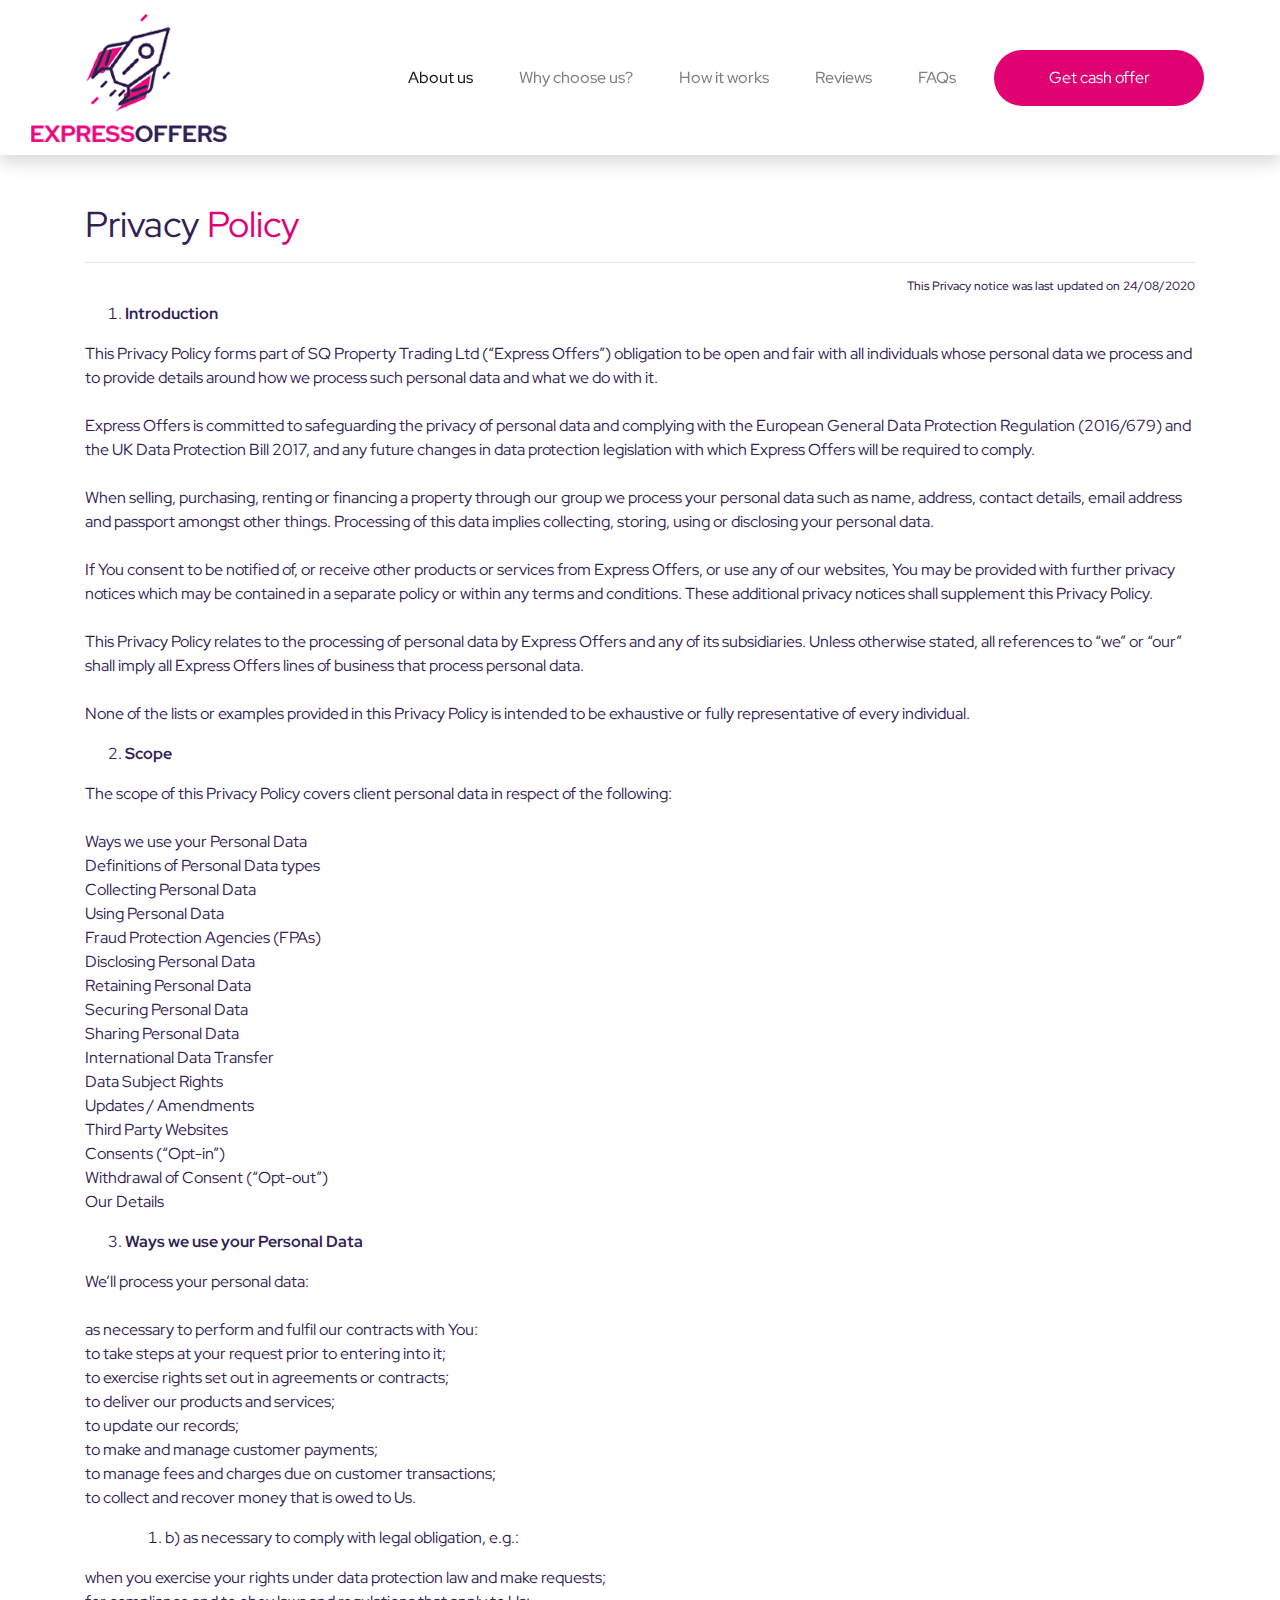
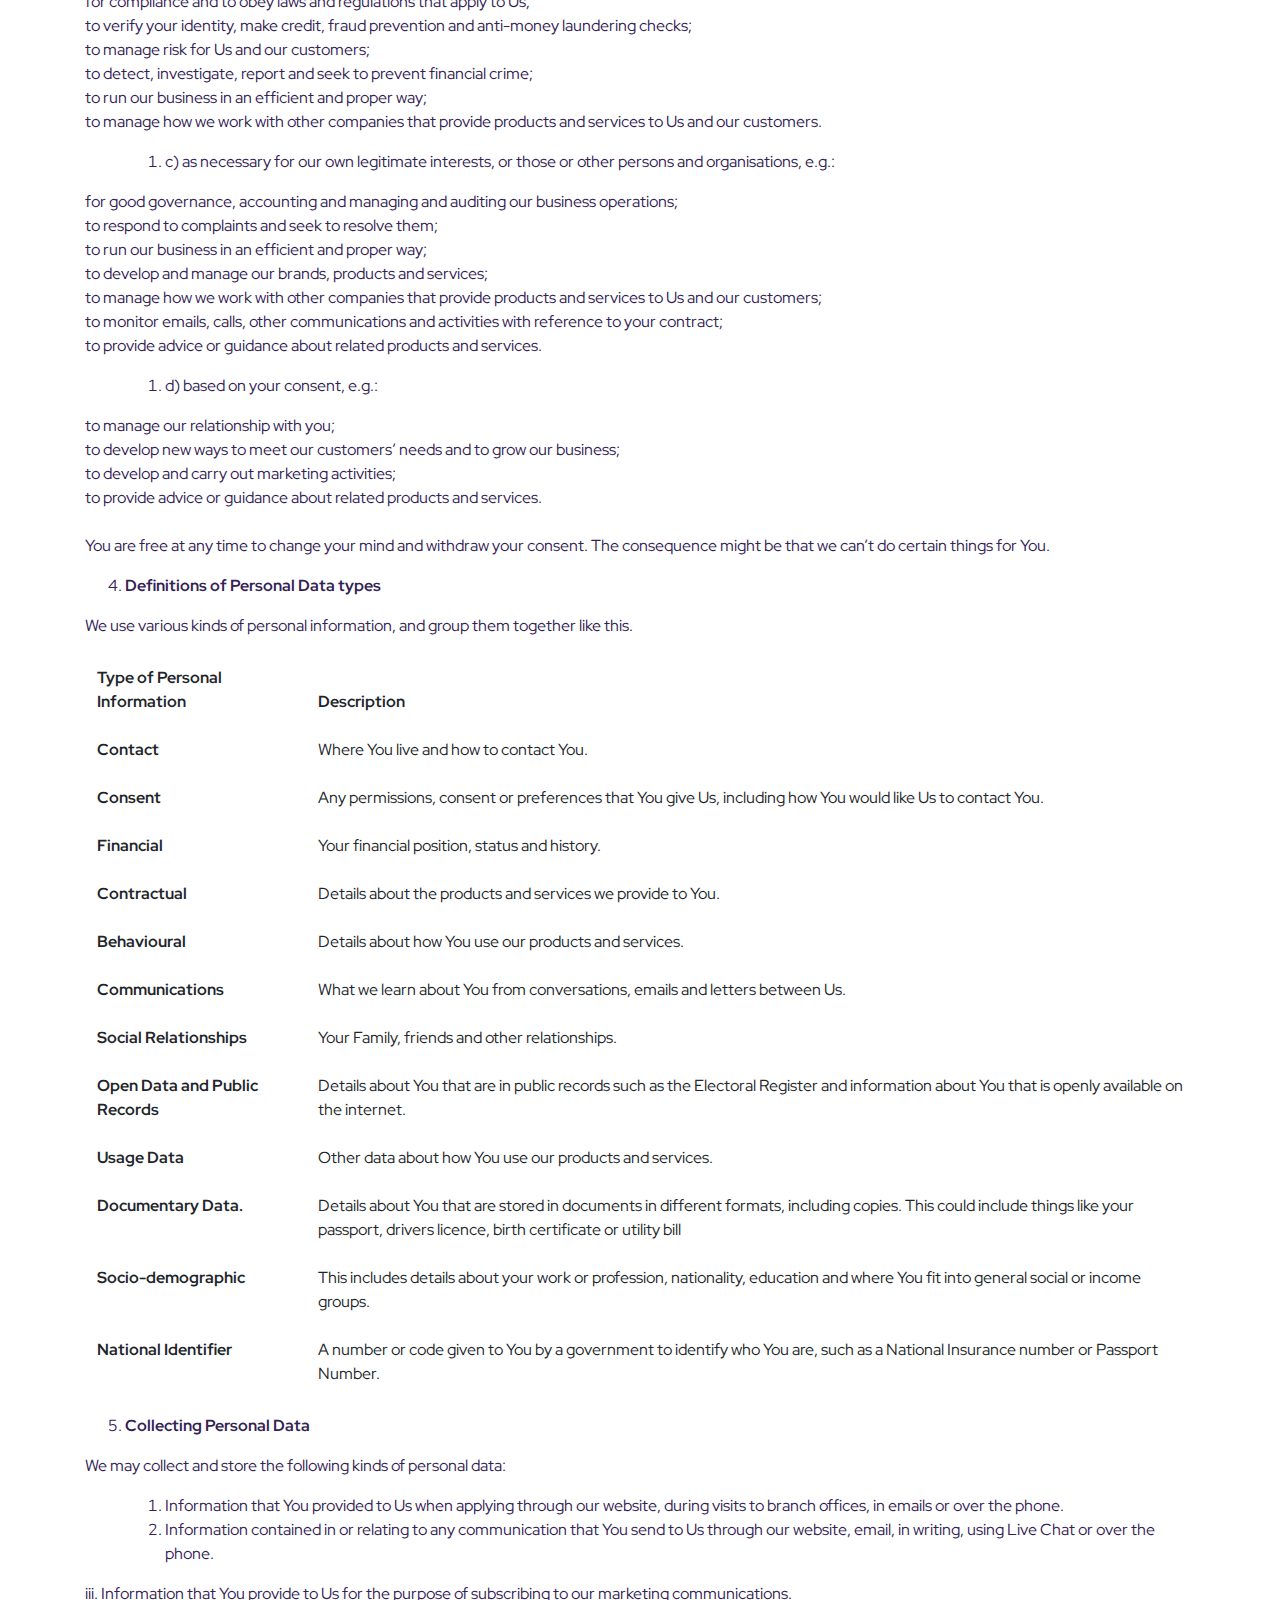
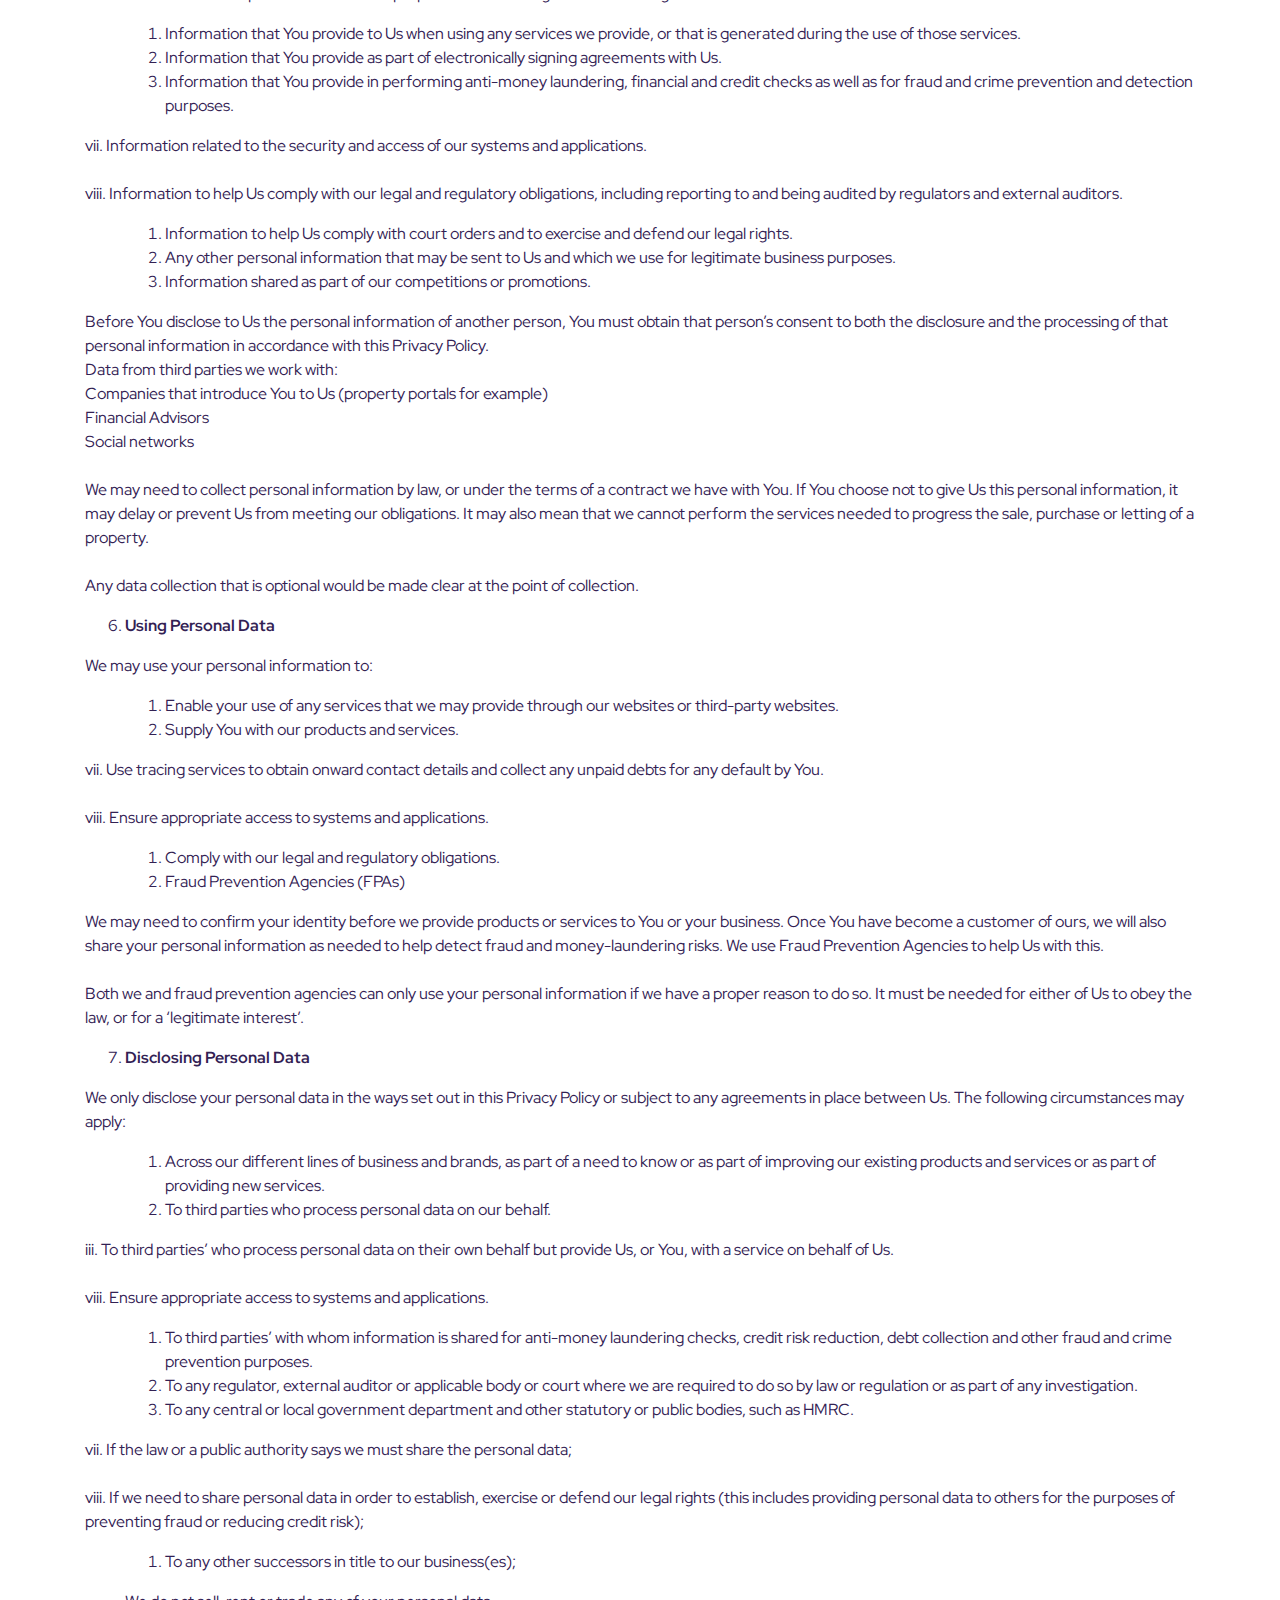
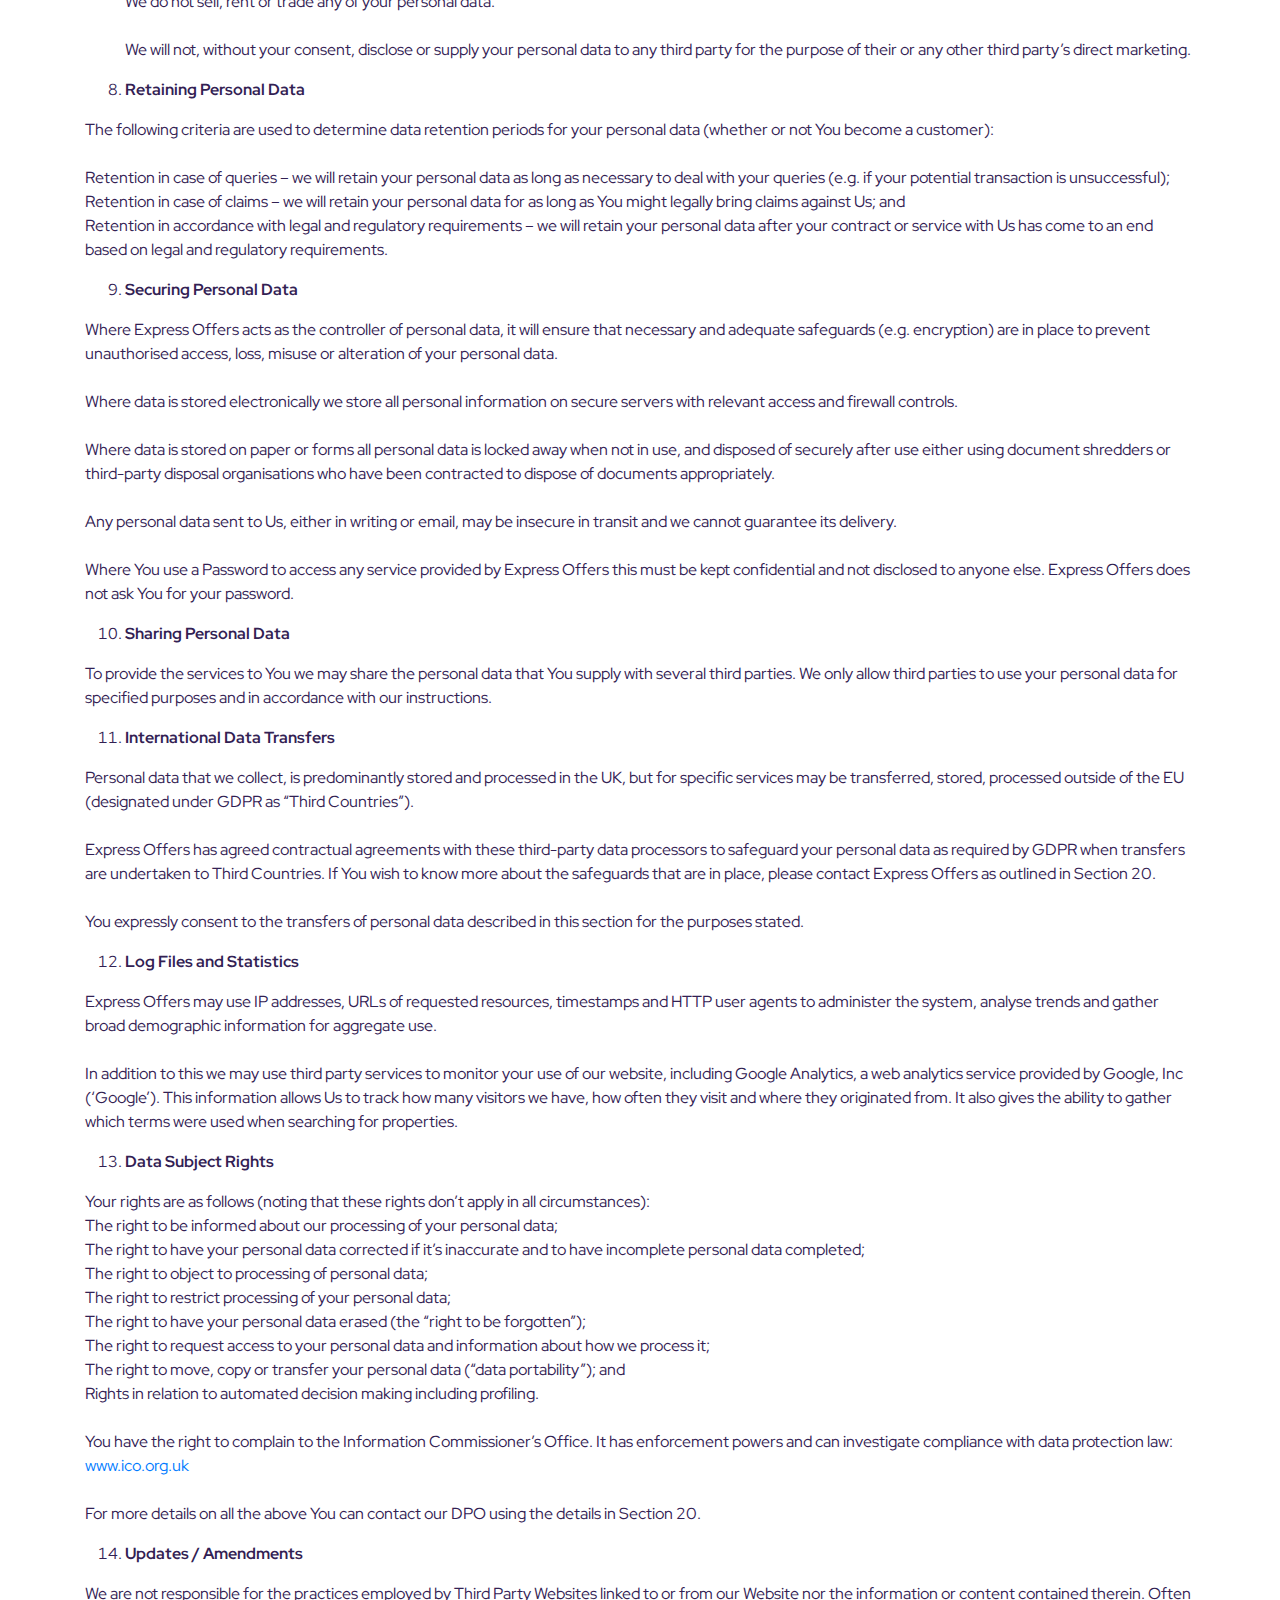
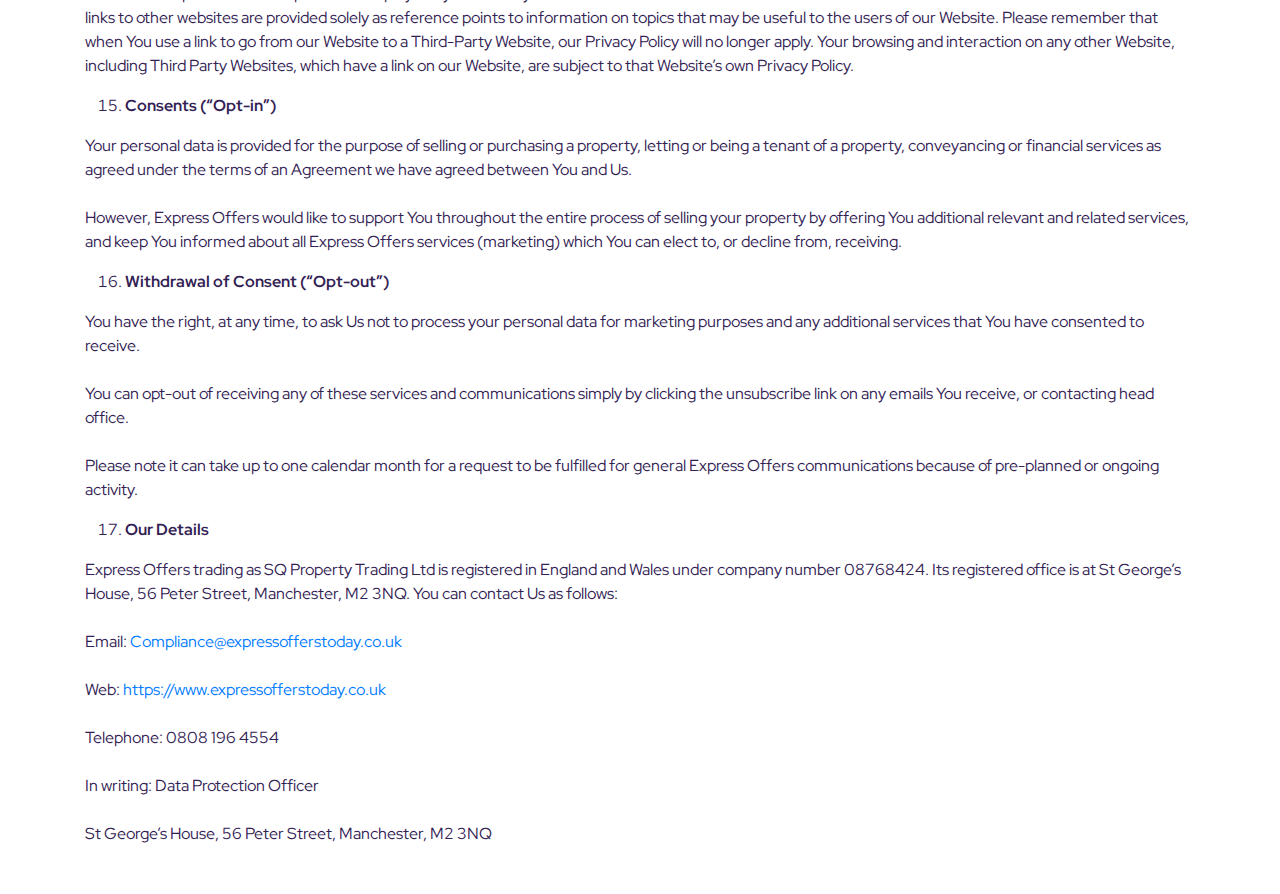
==== privacy.html @ 35e6e9a6 "Font sizing changes." ====
<!DOCTYPE html>
<html lang="en">

<head>
    <meta charset="UTF-8">
    <meta name="viewport" content="width=device-width, initial-scale=1.0">
    <meta http-equiv="X-UA-Compatible" content="ie=edge">

    <!-- Bootstrap CSS -->
    <link rel="stylesheet" href="css/bootstrap.min.css">

    <!-- Animate CSS -->
    <link rel="stylesheet" href="css/animate.css">

    <!-- Owl Carousel -->
    <link rel="stylesheet" href="css/owl.carousel.min.css">

    <!-- Fontawesome Kit -->
    <script src="js/fontawesome.js"></script>

    <!-- Style -->
    <link rel="stylesheet" href="css/style.css">

    <title>Privacy Policy - Express Offers</title>
</head>

<body>

    <header class="main-navigation animated slideInDown">
        <nav class="navbar navbar-expand-xl navbar-light bg-white shadow">
            <div class="container-fluid">
                <a class="navbar-brand" href="index.html"><img src="img/logo.png" alt=""></a>

                <div class="d-none information-top">
                    <div class="d-flex flex-column">
                        <p class="--fs-24 m-0">Get your cash offer today</p>
                        <p class="m-0"><span class="--c-primary --fw-m --fs-30">0808 196 4554</span>
                            <span class="--fs-16 --fw-b">(Freephone)</span></p>
                        <p class="--fs-18 m-0">Lines open 24 hours a day, 7 days a week</p>
                    </div>
                </div>

                <button class="navbar-toggler" type="button" data-toggle="collapse"
                    data-target="#navbarSupportedContent" aria-controls="navbarSupportedContent" aria-expanded="false"
                    aria-label="Toggle navigation">
                    <span class="navbar-toggler-icon"></span>
                </button>

                <div class="collapse navbar-collapse" id="navbarSupportedContent">
                    <ul class="navbar-nav ml-auto">
                        <li class="nav-item active">
                            <a class="nav-link --fw-m --c-secondary" href="#">About us</a>
                        </li>
                        <li class="nav-item">
                            <a class="nav-link --fw-m --c-secondary" href="#">Why choose us?</a>
                        </li>
                        <li class="nav-item">
                            <a class="nav-link --fw-m --c-secondary" href="#">How it works</a>
                        </li>
                        <li class="nav-item">
                            <a class="nav-link --fw-m --c-secondary" href="#">Reviews</a>
                        </li>
                        <li class="nav-item">
                            <a class="nav-link --fw-m --c-secondary" href="#">FAQs</a>
                        </li>
                        <li class="nav-item">
                            <a class="btn --custom-button" href="#">Get cash offer</a>
                        </li>
                        <li class="nav-item">
                            <div class="information">
                                <p class="--fs-24 m-0">Get your cash offer today</p>
                                <p class="m-0"><span class="--c-primary --fw-m --fs-30">0808 196 4554</span>
                                    <span class="--fs-16 --fw-b">(Freephone)</span></p>
                                <p class="--fs-18 m-0">Lines open 24 hours a day, 7 days a week</p>
                            </div>
                        </li>
                    </ul>
                </div>
            </div>
        </nav>
    </header>

    <div class="container mt-5 mb-5 --c-secondary">

        <h1 class="--fs-36 --fw-r">
            Privacy <span class="--c-primary">Policy</span>
        </h1>
        <hr>
        <h2 class="--fs-12 --fw-m text-right">
            This Privacy notice was last updated on 24/08/2020
        </h2>

        <ol>
            <li>
                <p class="--fs-16 --fw-b">Introduction</p>
            </li>
            <p class="--fs-16 --margin-left-minus-40">
                This Privacy Policy forms part of SQ Property Trading Ltd (“Express Offers”) obligation to be open and
                fair with all individuals whose personal data we process and to provide details around how we process
                such personal data and what we do with it.
                <br> <br>
                Express Offers is committed to safeguarding the privacy of personal data and complying with the European
                General Data Protection Regulation (2016/679) and the UK Data Protection Bill 2017, and any future
                changes in data protection legislation with which Express Offers will be required to comply.
                <br> <br>
                When selling, purchasing, renting or financing a property through our group we process your personal
                data such as name, address, contact details, email address and passport amongst other things. Processing
                of this data implies collecting, storing, using or disclosing your personal data.
                <br> <br>
                If You consent to be notified of, or receive other products or services from Express Offers, or use any
                of our websites, You may be provided with further privacy notices which may be contained in a separate
                policy or within any terms and conditions. These additional privacy notices shall supplement this
                Privacy Policy.
                <br> <br>
                This Privacy Policy relates to the processing of personal data by Express Offers and any of its
                subsidiaries. Unless otherwise stated, all references to “we” or “our” shall imply all Express Offers
                lines of business that process personal data.
                <br> <br>
                None of the lists or examples provided in this Privacy Policy is intended to be exhaustive or fully
                representative of every individual.
            </p>

            <li>
                <p class="--fs-16 --fw-b">Scope</p>
            </li>
            <p class="--fs-16 --margin-left-minus-40">
                The scope of this Privacy Policy covers client personal data in respect of the following: <br><br>
                Ways we use your Personal Data <br>
                Definitions of Personal Data types <br>
                Collecting Personal Data <br>
                Using Personal Data <br>
                Fraud Protection Agencies (FPAs) <br>
                Disclosing Personal Data <br>
                Retaining Personal Data <br>
                Securing Personal Data <br>
                Sharing Personal Data <br>
                International Data Transfer <br>
                Data Subject Rights <br>
                Updates / Amendments <br>
                Third Party Websites <br>
                Consents (“Opt-in”) <br>
                Withdrawal of Consent (“Opt-out”) <br>
                Our Details
            </p>

            <li>
                <p class="--fs-16 --fw-b">Ways we use your Personal Data</p>
            </li>
            <div>
                <p class="--fs-16 --margin-left-minus-40">
                    We’ll process your personal data: <br><br>
                    as necessary to perform and fulfil our contracts with You: <br>
                    to take steps at your request prior to entering into it; <br>
                    to exercise rights set out in agreements or contracts; <br>
                    to deliver our products and services; <br>
                    to update our records; <br>
                    to make and manage customer payments; <br>
                    to manage fees and charges due on customer transactions; <br>
                    to collect and recover money that is owed to Us.
                <ol>
                    <li>
                        b) as necessary to comply with legal obligation, e.g.:
                    </li>
                </ol>
                </p>

                <p class="--fs-16 --margin-left-minus-40">
                    when you exercise your rights under data protection law and make requests; <br>
                    for compliance and to obey laws and regulations that apply to Us; <br>
                    to verify your identity, make credit, fraud prevention and anti-money laundering checks; <br>
                    to manage risk for Us and our customers; <br>
                    to detect, investigate, report and seek to prevent financial crime; <br>
                    to run our business in an efficient and proper way; <br>
                    to manage how we work with other companies that provide products and services to Us and our
                    customers.
                <ol>
                    <li>
                        c) as necessary for our own legitimate interests, or those or other persons and organisations,
                        e.g.:
                    </li>
                </ol>
                </p>

                <p class="--fs-16 --margin-left-minus-40">
                    for good governance, accounting and managing and auditing our business operations; <br>
                    to respond to complaints and seek to resolve them; <br>
                    to run our business in an efficient and proper way; <br>
                    to develop and manage our brands, products and services; <br>
                    to manage how we work with other companies that provide products and services to Us and our
                    customers; <br>
                    to monitor emails, calls, other communications and activities with reference to your contract; <br>
                    to provide advice or guidance about related products and services.
                <ol>
                    <li>
                        d) based on your consent, e.g.:
                    </li>
                </ol>
                </p>

                <p class="--fs-16 --margin-left-minus-40">
                    to manage our relationship with you; <br>
                    to develop new ways to meet our customers’ needs and to grow our business; <br>
                    to develop and carry out marketing activities; <br>
                    to provide advice or guidance about related products and services. <br> <br>

                    You are free at any time to change your mind and withdraw your consent. The consequence might be
                    that we can’t do certain things for You.

                </p>
            </div>

            <li>
                <p class="--fs-16 --fw-b">Definitions of Personal Data types</p>
            </li>
            <div class="--fs-16 --margin-left-minus-40">
                <p>
                    We use various kinds of personal information, and group them together like this.
                </p>
                <table class="table table-borderless">
                    <thead>
                        <tr>
                            <th scope="col">Type of Personal Information</th>
                            <th scope="col">Description</th>
                        </tr>
                    </thead>
                    <tbody>
                        <tr>
                            <th scope="row">Contact </th>
                            <td>Where You live and how to contact You.</td>
                        </tr>
                        <tr>
                            <th scope="row">Consent </th>
                            <td>Any permissions, consent or preferences that You give Us, including how You would like
                                Us to contact You.</td>
                        </tr>
                        <tr>
                            <th scope="row">Financial </th>
                            <td colspan="2">Your financial position, status and history.</td>
                        </tr>
                        <tr>
                            <th scope="row">Contractual </th>
                            <td colspan="2">Details about the products and services we provide to You.</td>
                        </tr>
                        <tr>
                            <th scope="row">Behavioural </th>
                            <td colspan="2">Details about how You use our products and services.</td>
                        </tr>
                        <tr>
                            <th scope="row">Communications </th>
                            <td colspan="2">What we learn about You from conversations, emails and letters between Us.
                            </td>
                        </tr>
                        <tr>
                            <th scope="row">Social Relationships </th>
                            <td colspan="2">Your Family, friends and other relationships.</td>
                        </tr>
                        <tr>
                            <th scope="row">Open Data and Public Records</th>
                            <td colspan="2">Details about You that are in public records such as the Electoral Register
                                and information about You that is openly available on the internet.</td>
                        </tr>
                        <tr>
                            <th scope="row">Usage Data </th>
                            <td colspan="2">Other data about how You use our products and services.</td>
                        </tr>
                        <tr>
                            <th scope="row">Documentary Data.</th>
                            <td colspan="2">Details about You that are stored in documents in different formats,
                                including copies. This could include things like your passport, drivers licence, birth
                                certificate or utility bill</td>
                        </tr>
                        <tr>
                            <th scope="row">Socio-demographic </th>
                            <td colspan="2">This includes details about your work or profession, nationality, education
                                and where You fit into general social or income groups.</td>
                        </tr>
                        <tr>
                            <th scope="row">National Identifier </th>
                            <td colspan="2">A number or code given to You by a government to identify who You are, such
                                as a National Insurance number or Passport Number.</td>
                        </tr>
                    </tbody>
                </table>
            </div>

            <li>
                <p class="--fs-16 --fw-b">Collecting Personal Data</p>
            </li>
            <div>
                <p class="--fs-16 --margin-left-minus-40">
                    We may collect and store the following kinds of personal data:
                <ol>
                    <li>
                        Information that You provided to Us when applying through our website, during visits to branch
                        offices, in emails or over the phone.
                    </li>
                    <li>
                        Information contained in or relating to any communication that You send to Us through our
                        website, email, in writing, using Live Chat or over the phone.
                    </li>
                </ol>
                </p>

                <p class="--fs-16 --margin-left-minus-40">
                    iii. Information that You provide to Us for the purpose of subscribing to our marketing
                    communications.
                <ol>
                    <li>
                        Information that You provide to Us when using any services we provide, or that is generated
                        during the use of those services.
                    </li>
                    <li>
                        Information that You provide as part of electronically signing agreements with Us.
                    </li>
                    <li>
                        Information that You provide in performing anti-money laundering, financial and credit checks as
                        well as for fraud and crime prevention and detection purposes.
                    </li>
                </ol>
                </p>

                <p class="--fs-16 --margin-left-minus-40">
                    vii. Information related to the security and access of our systems and applications. <br> <br>
                    viii. Information to help Us comply with our legal and regulatory obligations, including reporting
                    to and being audited by regulators and external auditors.
                <ol>
                    <li>
                        Information to help Us comply with court orders and to exercise and defend our legal rights.
                    </li>
                    <li>
                        Any other personal information that may be sent to Us and which we use for legitimate business
                        purposes.
                    </li>
                    <li>
                        Information shared as part of our competitions or promotions.
                    </li>
                </ol>
                </p>

                <p class="--fs-16 --margin-left-minus-40">
                    Before You disclose to Us the personal information of another person, You must obtain that person’s
                    consent to both the disclosure and the processing of that personal information in accordance with
                    this Privacy Policy. <br>
                    Data from third parties we work with: <br>
                    Companies that introduce You to Us (property portals for example) <br>
                    Financial Advisors <br>
                    Social networks <br> <br>

                    We may need to collect personal information by law, or under the terms of a contract we have with
                    You. If You choose not to give Us this personal information, it may delay or prevent Us from meeting
                    our obligations. It may also mean that we cannot perform the services needed to progress the sale,
                    purchase or letting of a property. <br> <br>

                    Any data collection that is optional would be made clear at the point of collection.
                </p>
            </div>

            <li>
                <p class="--fs-16 --fw-b">Using Personal Data</p>
            </li>
            <div>
                <p class="--fs-16 --margin-left-minus-40">
                    We may use your personal information to:
                <ol>
                    <li>
                        Enable your use of any services that we may provide through our websites or third-party
                        websites.
                    </li>
                    <li>
                        Supply You with our products and services.
                    </li>
                </ol>
                </p>

                <p class="--fs-16 --margin-left-minus-40">
                    vii. Use tracing services to obtain onward contact details and collect any unpaid debts for any
                    default by You. <br> <br>
                    viii. Ensure appropriate access to systems and applications.
                <ol>
                    <li>
                        Comply with our legal and regulatory obligations.
                    </li>
                    <li>
                        Fraud Prevention Agencies (FPAs)
                    </li>
                </ol>
                </p>

                <p class="--fs-16 --margin-left-minus-40">
                    We may need to confirm your identity before we provide products or services to You or your business.
                    Once You have become a customer of ours, we will also share your personal information as needed to
                    help detect fraud and money-laundering risks. We use Fraud Prevention Agencies to help Us with this.
                    <br> <br>
                    Both we and fraud prevention agencies can only use your personal information if we have a proper
                    reason to do so. It must be needed for either of Us to obey the law, or for a ‘legitimate interest’.
                </p>
            </div>

            <li>
                <p class="--fs-16 --fw-b">Disclosing Personal Data</p>
            </li>
            <div>
                <p class="--fs-16 --margin-left-minus-40">
                    We only disclose your personal data in the ways set out in this Privacy Policy or subject to any
                    agreements in place between Us. The following circumstances may apply:
                <ol>
                    <li>
                        Across our different lines of business and brands, as part of a need to know or as part of
                        improving our existing products and services or as part of providing new services.
                    </li>
                    <li>
                        To third parties who process personal data on our behalf.
                    </li>
                </ol>
                </p>

                <p class="--fs-16 --margin-left-minus-40">
                    iii. To third parties’ who process personal data on their own behalf but provide Us, or You, with a
                    service on behalf of Us. <br> <br>
                    viii. Ensure appropriate access to systems and applications.
                <ol>
                    <li>
                        To third parties’ with whom information is shared for anti-money laundering checks, credit risk
                        reduction, debt collection and other fraud and crime prevention purposes.
                    </li>
                    <li>
                        To any regulator, external auditor or applicable body or court where we are required to do so by
                        law or regulation or as part of any investigation.
                    </li>
                    <li>
                        To any central or local government department and other statutory or public bodies, such as
                        HMRC.
                    </li>
                </ol>
                </p>

                <p class="--fs-16 --margin-left-minus-40">
                    vii. If the law or a public authority says we must share the personal data;
                    <br> <br>
                    viii. If we need to share personal data in order to establish, exercise or defend our legal rights
                    (this includes providing personal data to others for the purposes of preventing fraud or reducing
                    credit risk);
                <ol>
                    <li>
                        To any other successors in title to our business(es);
                    </li>
                </ol>
                </p>

                <p>
                    We do not sell, rent or trade any of your personal data. <br> <br>
                    We will not, without your consent, disclose or supply your personal data to any third party for the
                    purpose of their or any other third party’s direct marketing.
                </p>
            </div>

            <li>
                <p class="--fs-16 --fw-b">Retaining Personal Data</p>
            </li>
            <div>
                <p class="--fs-16 --margin-left-minus-40">
                    The following criteria are used to determine data retention periods for your personal data (whether
                    or not You become a customer): <br> <br>
                    Retention in case of queries – we will retain your personal data as long as necessary to deal with
                    your queries (e.g. if your potential transaction is unsuccessful); <br>
                    Retention in case of claims – we will retain your personal data for as long as You might legally
                    bring claims against Us; and <br>
                    Retention in accordance with legal and regulatory requirements – we will retain your personal data
                    after your contract or service with Us has come to an end based on legal and regulatory
                    requirements.
                </p>
            </div>

            <li>
                <p class="--fs-16 --fw-b">Securing Personal Data</p>
            </li>
            <div>
                <p class="--fs-16 --margin-left-minus-40">
                    Where Express Offers acts as the controller of personal data, it will ensure that necessary and
                    adequate safeguards (e.g. encryption) are in place to prevent unauthorised access, loss, misuse or
                    alteration of your personal data. <br> <br>

                    Where data is stored electronically we store all personal information on secure servers with
                    relevant access and firewall controls. <br> <br>

                    Where data is stored on paper or forms all personal data is locked away when not in use, and
                    disposed of securely after use either using document shredders or third-party disposal organisations
                    who have been contracted to dispose of documents appropriately. <br> <br>

                    Any personal data sent to Us, either in writing or email, may be insecure in transit and we cannot
                    guarantee its delivery. <br> <br>

                    Where You use a Password to access any service provided by Express Offers this must be kept
                    confidential and not disclosed to anyone else. Express Offers does not ask You for your password.
                </p>
            </div>

            <li>
                <p class="--fs-16 --fw-b">Sharing Personal Data</p>
            </li>
            <div>
                <p class="--fs-16 --margin-left-minus-40">
                    To provide the services to You we may share the personal data that You supply with several third
                    parties. We only allow third parties to use your personal data for specified purposes and in
                    accordance with our instructions.
                </p>
            </div>

            <li>
                <p class="--fs-16 --fw-b">International Data Transfers</p>
            </li>
            <div>
                <p class="--fs-16 --margin-left-minus-40">
                    Personal data that we collect, is predominantly stored and processed in the UK, but for specific
                    services may be transferred, stored, processed outside of the EU (designated under GDPR as “Third
                    Countries”). <br><br>

                    Express Offers has agreed contractual agreements with these third-party data processors to safeguard
                    your personal data as required by GDPR when transfers are undertaken to Third Countries. If You wish
                    to know more about the safeguards that are in place, please contact Express Offers as outlined in
                    Section 20. <br><br>

                    You expressly consent to the transfers of personal data described in this section for the purposes
                    stated.
                </p>
            </div>

            <li>
                <p class="--fs-16 --fw-b">Log Files and Statistics</p>
            </li>
            <div>
                <p class="--fs-16 --margin-left-minus-40">
                    Express Offers may use IP addresses, URLs of requested resources, timestamps and HTTP user agents to
                    administer the system, analyse trends and gather broad demographic information for aggregate
                    use.<br><br>

                    In addition to this we may use third party services to monitor your use of our website, including
                    Google Analytics, a web analytics service provided by Google, Inc (‘Google’). This information
                    allows Us to track how many visitors we have, how often they visit and where they originated from.
                    It also gives the ability to gather which terms were used when searching for properties.
                </p>
            </div>

            <li>
                <p class="--fs-16 --fw-b">Data Subject Rights</p>
            </li>
            <div>
                <p class="--fs-16 --margin-left-minus-40">
                    Your rights are as follows (noting that these rights don’t apply in all circumstances): <br>
                    The right to be informed about our processing of your personal data; <br>
                    The right to have your personal data corrected if it’s inaccurate and to have incomplete personal
                    data completed; <br>
                    The right to object to processing of personal data; <br>
                    The right to restrict processing of your personal data; <br>
                    The right to have your personal data erased (the “right to be forgotten”); <br>
                    The right to request access to your personal data and information about how we process it; <br>
                    The right to move, copy or transfer your personal data (“data portability”); and <br>
                    Rights in relation to automated decision making including profiling. <br> <br>

                    You have the right to complain to the Information Commissioner’s Office. It has enforcement powers
                    and can investigate compliance with data protection law: <a href="www.ico.org.uk">www.ico.org.uk</a>
                    <br> <br>

                    For more details on all the above You can contact our DPO using the details in Section 20.
                </p>
            </div>

            <li>
                <p class="--fs-16 --fw-b">Updates / Amendments</p>
            </li>
            <div>
                <p class="--fs-16 --margin-left-minus-40">
                    We are not responsible for the practices employed by Third Party Websites linked to or from our
                    Website nor the information or content contained therein. Often links to other websites are provided
                    solely as reference points to information on topics that may be useful to the users of our Website.
                    Please remember that when You use a link to go from our Website to a Third-Party Website, our
                    Privacy Policy will no longer apply. Your browsing and interaction on any other Website, including
                    Third Party Websites, which have a link on our Website, are subject to that Website’s own Privacy
                    Policy.
                </p>
            </div>

            <li>
                <p class="--fs-16 --fw-b">Consents (“Opt-in”)</p>
            </li>
            <div>
                <p class="--fs-16 --margin-left-minus-40">
                    Your personal data is provided for the purpose of selling or purchasing a property, letting or being
                    a tenant of a property, conveyancing or financial services as agreed under the terms of an Agreement
                    we have agreed between You and Us. <br><br>
                    However, Express Offers would like to support You throughout the entire process of selling your
                    property by offering You additional relevant and related services, and keep You informed about all
                    Express Offers services (marketing) which You can elect to, or decline from, receiving.
                </p>
            </div>

            <li>
                <p class="--fs-16 --fw-b">Withdrawal of Consent (“Opt-out”)</p>
            </li>
            <div>
                <p class="--fs-16 --margin-left-minus-40">
                    You have the right, at any time, to ask Us not to process your personal data for marketing purposes
                    and any additional services that You have consented to receive. <br> <br>

                    You can opt-out of receiving any of these services and communications simply by clicking the
                    unsubscribe link on any emails You receive, or contacting head office. <br> <br>

                    Please note it can take up to one calendar month for a request to be fulfilled for general Express
                    Offers communications because of pre-planned or ongoing activity.
                </p>
            </div>

            <li>
                <p class="--fs-16 --fw-b">Our Details</p>
            </li>
            <div>
                <p class="--fs-16 --margin-left-minus-40">
                    Express Offers trading as SQ Property Trading Ltd is registered in England and Wales under company
                    number 08768424. Its registered office is at St George’s House, 56 Peter Street, Manchester, M2 3NQ.
                    You can contact Us as follows: <br> <br>

                    Email: <a href="">Compliance@expressofferstoday.co.uk</a> <br> <br>

                    Web: <a href="mailto:https://www.expressofferstoday.co.uk">https://www.expressofferstoday.co.uk</a> <br> <br>

                    Telephone: 0808 196 4554 <br> <br>

                    In writing: Data Protection Officer <br> <br>

                    St George’s House, 56 Peter Street, Manchester, M2 3NQ
                </p>
            </div>





















        </ol>
    </div>
    <!-- Script tags -->
    <script src="js/jquery.js"></script>
    <script src="js/bootstrap.js"></script>
    <script src="js/popper.js"></script>
    <script src="js/owl.carousel.min.js"></script>
    <script src="js/gsap.min.js"></script>
    <script src="js/CSSRulePlugin3.min.js"></script>
    <script src="js/TweenMax.min.js"></script>
    <script src="js/custom.js"></script>

</body>

</html>
---- css/style.css ----
@import url("https://fonts.googleapis.com/css2?family=Red+Hat+Display:wght@400;500;700&display=swap");
* {
  -webkit-box-sizing: border-box;
          box-sizing: border-box;
  font-family: 'Red Hat Display', sans-serif;
}

input:focus, button:focus {
  outline: none !important;
  -webkit-box-shadow: none !important;
          box-shadow: none !important;
}

html, body {
  -webkit-box-sizing: border-box;
          box-sizing: border-box;
  padding: 0px !important;
  margin: 0px !important;
}

:root {
  --primary: #E00273;
  --secondary: #322153;
  --text: #65587E;
  --orange: #F87100;
  --white: #FFFFFF;
  --light-pink: #FAE5F1;
  --light-gray: #EFEFEF;
}

.--bg-primary {
  background-color: var(--primary);
}

.--bg-secondary {
  background-color: var(--secondary);
}

.--bg-orange {
  background-color: var(--orange);
}

.--bg-light-pink {
  background-color: var(--light-pink);
}

.--bg-white {
  background-color: var(--white);
}

.--bg-light-gray {
  background-color: var(--light-gray);
}

.--c-primary {
  color: var(--primary);
}

.--c-secondary {
  color: var(--secondary);
}

.--c-white {
  color: var(--white);
}

.--fw-r {
  font-weight: 400;
}

.--fw-m {
  font-weight: 500;
}

.--fw-b {
  font-weight: 700;
}

.--fs-12 {
  font-size: 12px;
}

.--fs-16 {
  font-size: 16px;
}

.--fs-18 {
  font-size: 18px;
}

.--fs-20 {
  font-size: 20px;
}

.--fs-24 {
  font-size: 24px;
}

.--fs-30 {
  font-size: 30px;
}

.--fs-36 {
  font-size: 36px;
}

.--fs-62 {
  font-size: 62px;
}

.--margin-left-minus-40 {
  margin-left: -40px;
}

/******************************************
            Navigation bar CSS
*******************************************/
.--custom-button {
  background-color: var(--primary);
  color: var(--white);
  padding: 15px 30px;
  border-radius: 50px;
  width: 210px;
}

.--custom-button:hover {
  background-color: var(--secondary);
  color: var(--white);
}

.--custom-button-white {
  background-color: var(--white) !important;
  color: var(--secondary) !important;
}

.--custom-button-white:hover {
  background-color: var(--primary) !important;
  color: var(--white) !important;
}

.main-navigation {
  position: -webkit-sticky;
  /* Safari */
  position: sticky;
  top: 0;
  z-index: 3;
}

.main-navigation .navbar {
  height: 155px;
}

.main-navigation .navbar .navbar-brand {
  width: 196px;
}

.main-navigation .navbar .navbar-nav {
  width: -webkit-max-content;
  width: -moz-max-content;
  width: max-content;
}

.main-navigation .navbar .nav-item {
  display: -webkit-box;
  display: -ms-flexbox;
  display: flex;
  -webkit-box-align: center;
      -ms-flex-align: center;
          align-items: center;
  margin: 0px 15px;
}

.main-navigation .navbar .show .navbar-nav {
  margin: 0px auto !important;
}

@media screen and (max-width: 1424px) {
  .main-navigation .information {
    display: none;
  }
}

@media (max-width: 1199px) {
  .main-navigation .information {
    display: block;
  }
  .main-navigation .information-top {
    display: block !important;
  }
}

@media (max-width: 768px) {
  .main-navigation .information-top {
    display: none !important;
  }
}

.hero {
  position: relative;
  display: -webkit-box;
  display: -ms-flexbox;
  display: flex;
  -webkit-box-align: center;
      -ms-flex-align: center;
          align-items: center;
  -webkit-box-pack: center;
      -ms-flex-pack: center;
          justify-content: center;
  min-height: 750px;
  overflow: hidden;
}

.hero .wave {
  position: absolute;
  width: 150vw !important;
  height: 544px;
  bottom: 0;
  left: -200px !important;
  opacity: .6;
  background: url(../img/wave-1.png);
  background-size: cover;
  -webkit-animation: animate-wave-1 8s linear infinite;
          animation: animate-wave-1 8s linear infinite;
}

.hero .wave:before {
  content: '';
  position: absolute;
  width: 150vw !important;
  height: 600px;
  bottom: 0;
  left: -200;
  opacity: .4;
  background: url(../img/wave-2.png);
  background-size: cover;
  -webkit-animation: animate-wave-2 12s linear infinite;
          animation: animate-wave-2 12s linear infinite;
}

.hero .wave:after {
  content: '';
  position: absolute;
  width: 150vw !important;
  height: 1100px;
  bottom: 0;
  left: -200;
  opacity: .2;
  background: url(../img/wave-3.png);
  background-size: cover;
  -webkit-animation: animate-wave-3 15s linear infinite;
          animation: animate-wave-3 15s linear infinite;
}

@-webkit-keyframes animate-wave-1 {
  0% {
    background-position: 0px;
  }
  50% {
    background-position: 150px;
  }
  100% {
    background-position: 0px;
  }
}

@keyframes animate-wave-1 {
  0% {
    background-position: 0px;
  }
  50% {
    background-position: 150px;
  }
  100% {
    background-position: 0px;
  }
}

@-webkit-keyframes animate-wave-2 {
  0% {
    background-position: 0px;
  }
  50% {
    background-position: 150px;
  }
  100% {
    background-position: 0px;
  }
}

@keyframes animate-wave-2 {
  0% {
    background-position: 0px;
  }
  50% {
    background-position: 150px;
  }
  100% {
    background-position: 0px;
  }
}

@-webkit-keyframes animate-wave-3 {
  0% {
    background-position: 0px;
  }
  50% {
    background-position: 150px;
  }
  100% {
    background-position: 0px;
  }
}

@keyframes animate-wave-3 {
  0% {
    background-position: 0px;
  }
  50% {
    background-position: 150px;
  }
  100% {
    background-position: 0px;
  }
}

.hero .hero-content .cta-hero .input-group {
  height: 64px;
}

.hero .hero-content .cta-hero input {
  height: 64px;
  border-radius: 10px 0px 0px 10px;
  padding-left: 25px;
}

.hero .hero-content .cta-hero a {
  border-radius: 0px 10px 10px 0px;
  width: 100px;
}

.hero .hero-content .cta-hero a:hover {
  background-color: var(--primary);
}

.hero .hero-content .cta-hero input:focus {
  background-color: var(--light-pink) !important;
}

.hero .hero-content .hero-list {
  list-style-image: url(../img/tick.png);
  list-style-position: inside;
}

.advertisement {
  position: absolute;
  width: 100%;
  bottom: -110px;
  z-index: 2;
  left: 50%;
  -webkit-transform: translate(-50%, 0%);
          transform: translate(-50%, 0%);
  display: -webkit-box;
  display: -ms-flexbox;
  display: flex;
  -ms-flex-wrap: wrap;
      flex-wrap: wrap;
  -webkit-box-pack: center;
      -ms-flex-pack: center;
          justify-content: center;
}

.advertisement__left {
  width: 500px;
  height: 220px;
  display: -webkit-box;
  display: -ms-flexbox;
  display: flex;
  -webkit-box-align: center;
      -ms-flex-align: center;
          align-items: center;
  -webkit-box-pack: center;
      -ms-flex-pack: center;
          justify-content: center;
}

.advertisement__right {
  width: 500px;
  height: 220px;
  display: -webkit-box;
  display: -ms-flexbox;
  display: flex;
  -webkit-box-align: center;
      -ms-flex-align: center;
          align-items: center;
  -webkit-box-pack: center;
      -ms-flex-pack: center;
          justify-content: center;
}

.about {
  margin-top: 180px;
}

.whychoose {
  margin-top: 50px;
}

.whychoose ul {
  list-style-image: url(../img/tick-list.png);
  list-style-position: inside;
}

.how {
  background: url(../img/how-bg.png);
  background-size: cover;
  height: 661px;
}

.how__button {
  z-index: 1;
}

.how__graph {
  bottom: 10px;
  right: 400px;
}

.reviews {
  background: url(../img/waves-light.png);
  height: 600px;
  display: -webkit-box;
  display: -ms-flexbox;
  display: flex;
  -webkit-box-orient: vertical;
  -webkit-box-direction: normal;
      -ms-flex-direction: column;
          flex-direction: column;
  -webkit-box-pack: center;
      -ms-flex-pack: center;
          justify-content: center;
}

.reviews .review {
  background-color: var(--white);
}

.owl-carousel .item {
  margin: 0px 10px;
}

.owl-dots {
  display: -webkit-box;
  display: -ms-flexbox;
  display: flex;
  -webkit-box-pack: center;
      -ms-flex-pack: center;
          justify-content: center;
  margin-top: 40px;
}

.owl-dot {
  background-color: var(--secondary) !important;
  height: 12px !important;
  width: 12px !important;
  margin: 0px 5px !important;
  border-radius: 50%;
  -webkit-transition: all .4s;
  transition: all .4s;
}

.owl-dot.active {
  width: 24px !important;
  border-radius: 12px;
  background-color: var(--primary) !important;
}

.faq .accordion {
  -webkit-box-shadow: 0px 0px 15px 1px #ccc;
          box-shadow: 0px 0px 15px 1px #ccc;
}

.faq .card-header {
  background-color: var(--white);
  border-bottom: none;
}

.faq .card-header button {
  text-decoration: none;
  color: var(--secondary);
}

.faq .card-body {
  color: var(--secondary);
  padding-top: 0px;
  padding-left: calc(1.25rem + 12px);
}

.faq .accordion .card-header button.collapsed:after {
  font-family: 'FontAwesome';
  content: "\f078";
  position: absolute;
  right: 20px;
  top: 40px;
  -webkit-transform: translate(0%, -50%);
          transform: translate(0%, -50%);
}

.faq-chevron-up:after {
  font-family: 'FontAwesome';
  content: "\f077";
  position: absolute;
  right: 20px;
  top: 40px;
  -webkit-transform: translate(0%, -50%);
          transform: translate(0%, -50%);
}

.contact {
  height: 471px;
}

.contact__form-outer {
  margin-top: 100px;
}

.contact__form {
  -webkit-box-shadow: 0px 0px 20px 1px #858585;
          box-shadow: 0px 0px 20px 1px #858585;
}

.contact__form input {
  height: 52px;
  border-radius: 50px;
  padding-left: 30px;
}

.contact__form input:focus {
  color: var(--secondary) !important;
  background-color: var(--light-gray) !important;
}

.contact__form .form-check {
  height: 52px !important;
  padding: 0px;
  /* Hide the browser's default checkbox */
  /* Create a custom checkbox */
  /* When the checkbox is checked, add a blue background */
  /* Create the checkmark/indicator (hidden when not checked) */
  /* Show the checkmark when checked */
  /* Style the checkmark/indicator */
}

.contact__form .form-check .container {
  display: -webkit-box;
  display: -ms-flexbox;
  display: flex;
  -webkit-box-align: center;
      -ms-flex-align: center;
          align-items: center;
  position: relative;
  padding-left: 35px;
  margin-bottom: 12px;
  cursor: pointer;
  -webkit-user-select: none;
  -moz-user-select: none;
  -ms-user-select: none;
  user-select: none;
}

.contact__form .form-check .container input {
  position: absolute;
  opacity: 0;
  cursor: pointer;
  height: 0;
  width: 0;
}

.contact__form .form-check .checkmark {
  position: absolute;
  left: 0;
  height: 20px;
  width: 20px;
  background-color: #fff;
  border: 2px solid var(--primary);
  border-radius: 7px;
}

.contact__form .form-check .container input:checked ~ .checkmark {
  background-color: var(--primary);
}

.contact__form .form-check .checkmark:after {
  content: "";
  position: absolute;
  display: none;
}

.contact__form .form-check .container input:checked ~ .checkmark:after {
  display: block;
}

.contact__form .form-check .container .checkmark:after {
  left: 5px;
  top: 1px;
  width: 7px;
  height: 12px;
  border: solid white;
  border-width: 0 3px 3px 0;
  -webkit-transform: rotate(45deg);
  transform: rotate(45deg);
}

.contact__form .agree-checkbox .underlined-privacy {
  text-decoration: underline !important;
}

.footer {
  display: -webkit-box;
  display: -ms-flexbox;
  display: flex;
  -webkit-box-pack: center;
      -ms-flex-pack: center;
          justify-content: center;
  -webkit-box-align: end;
      -ms-flex-align: end;
          align-items: flex-end;
  height: 350px;
  text-align: center;
}
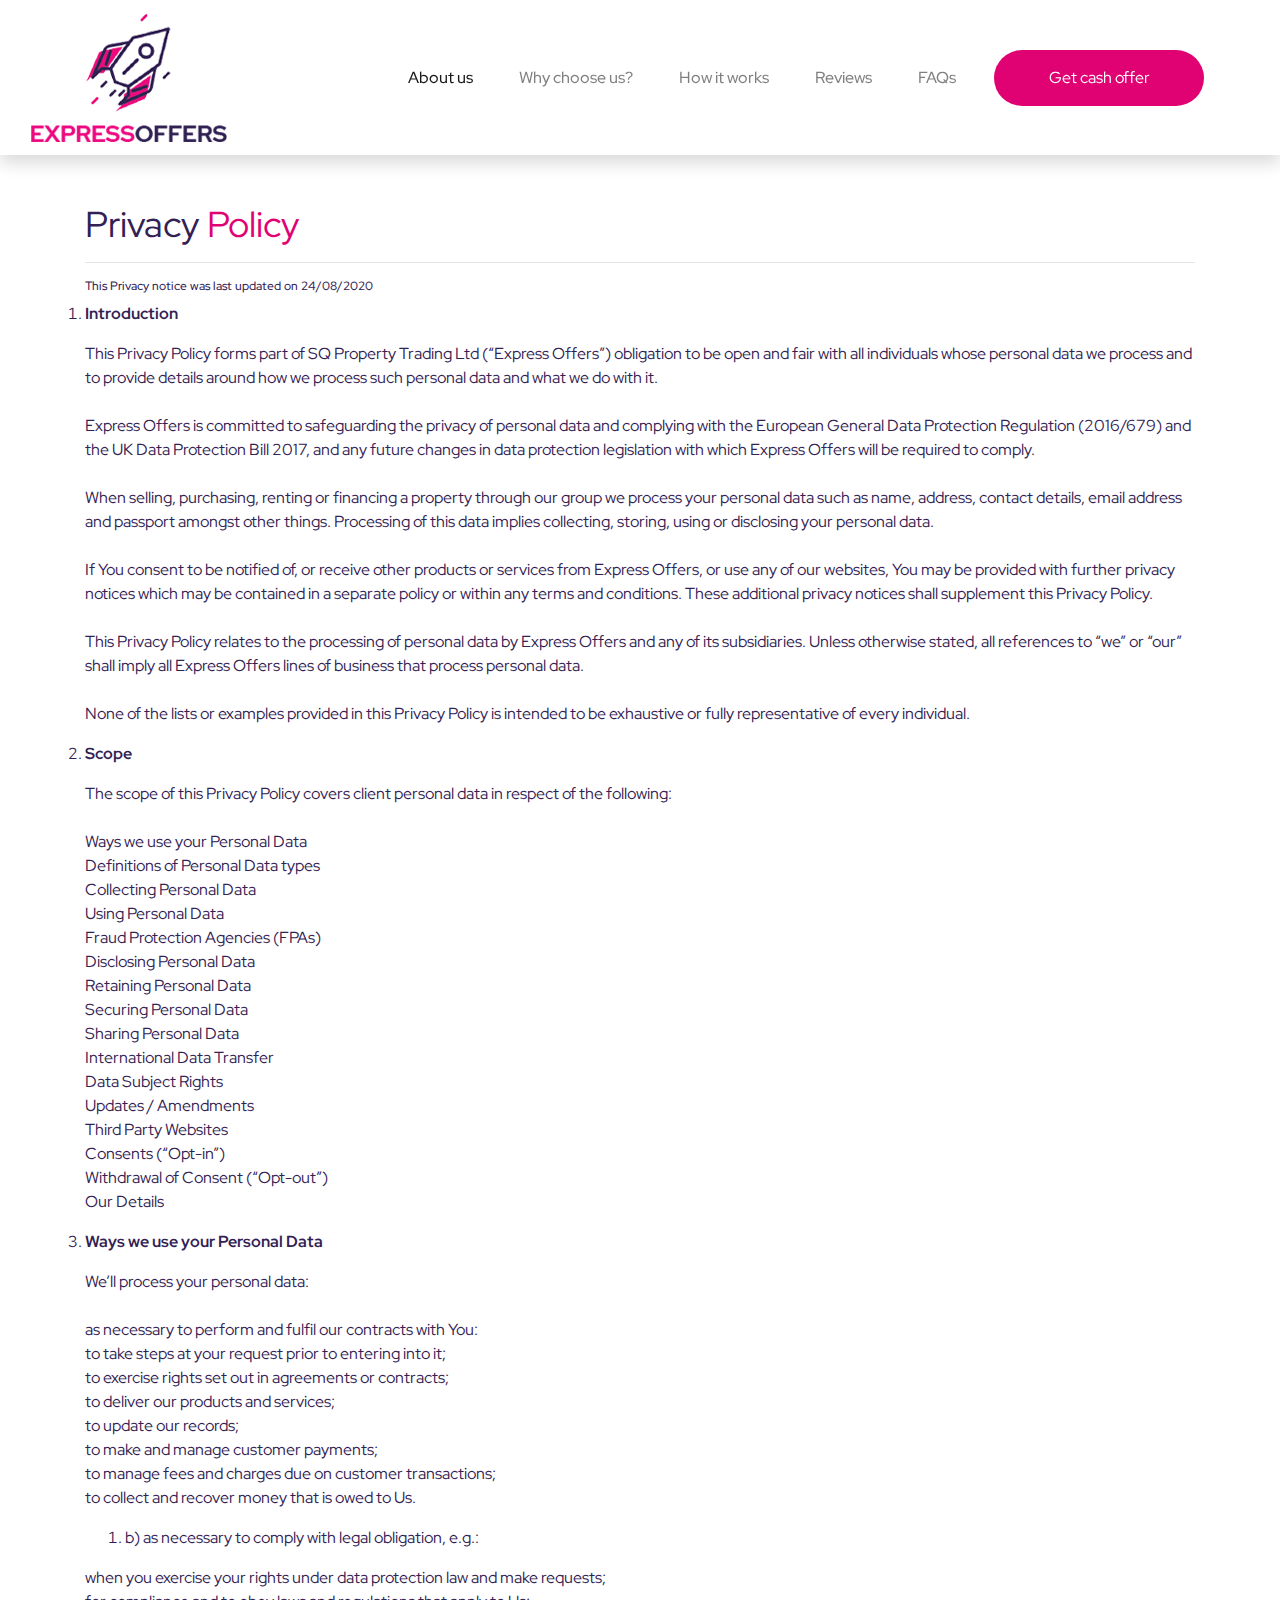
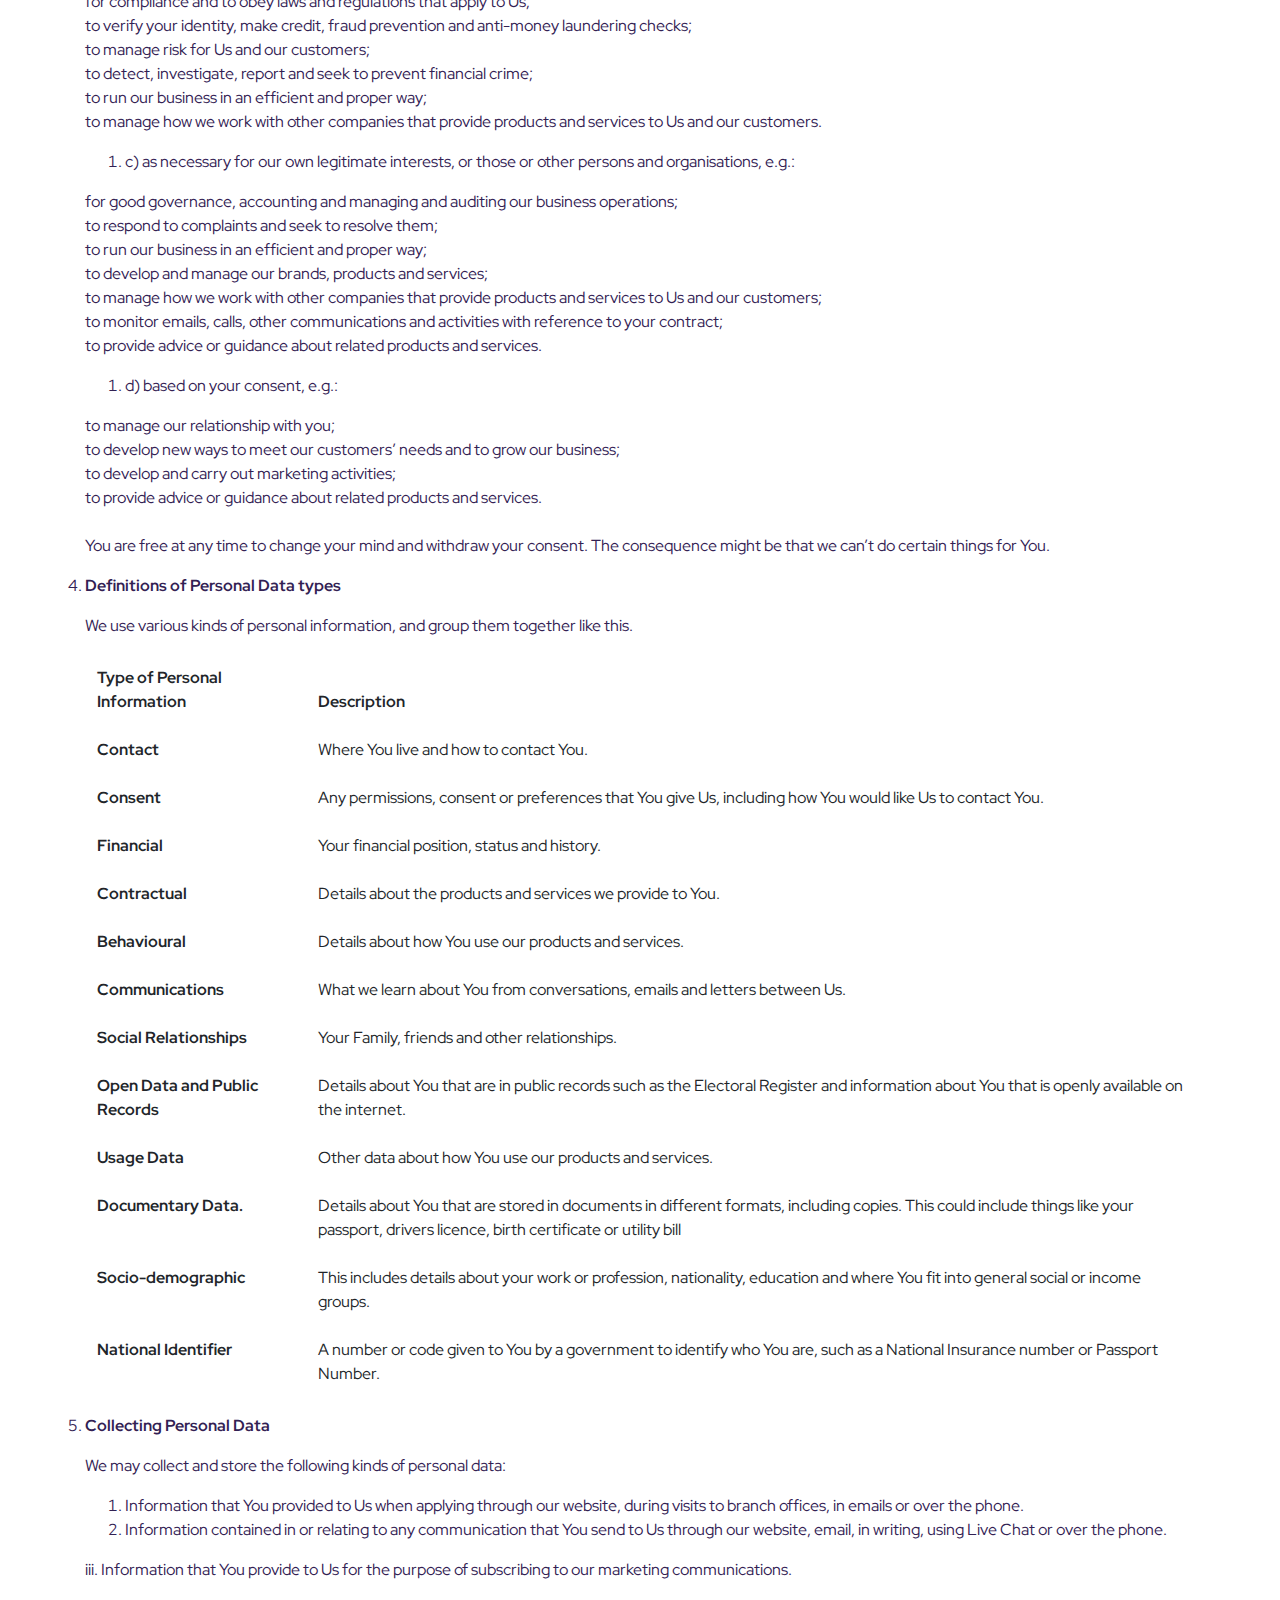
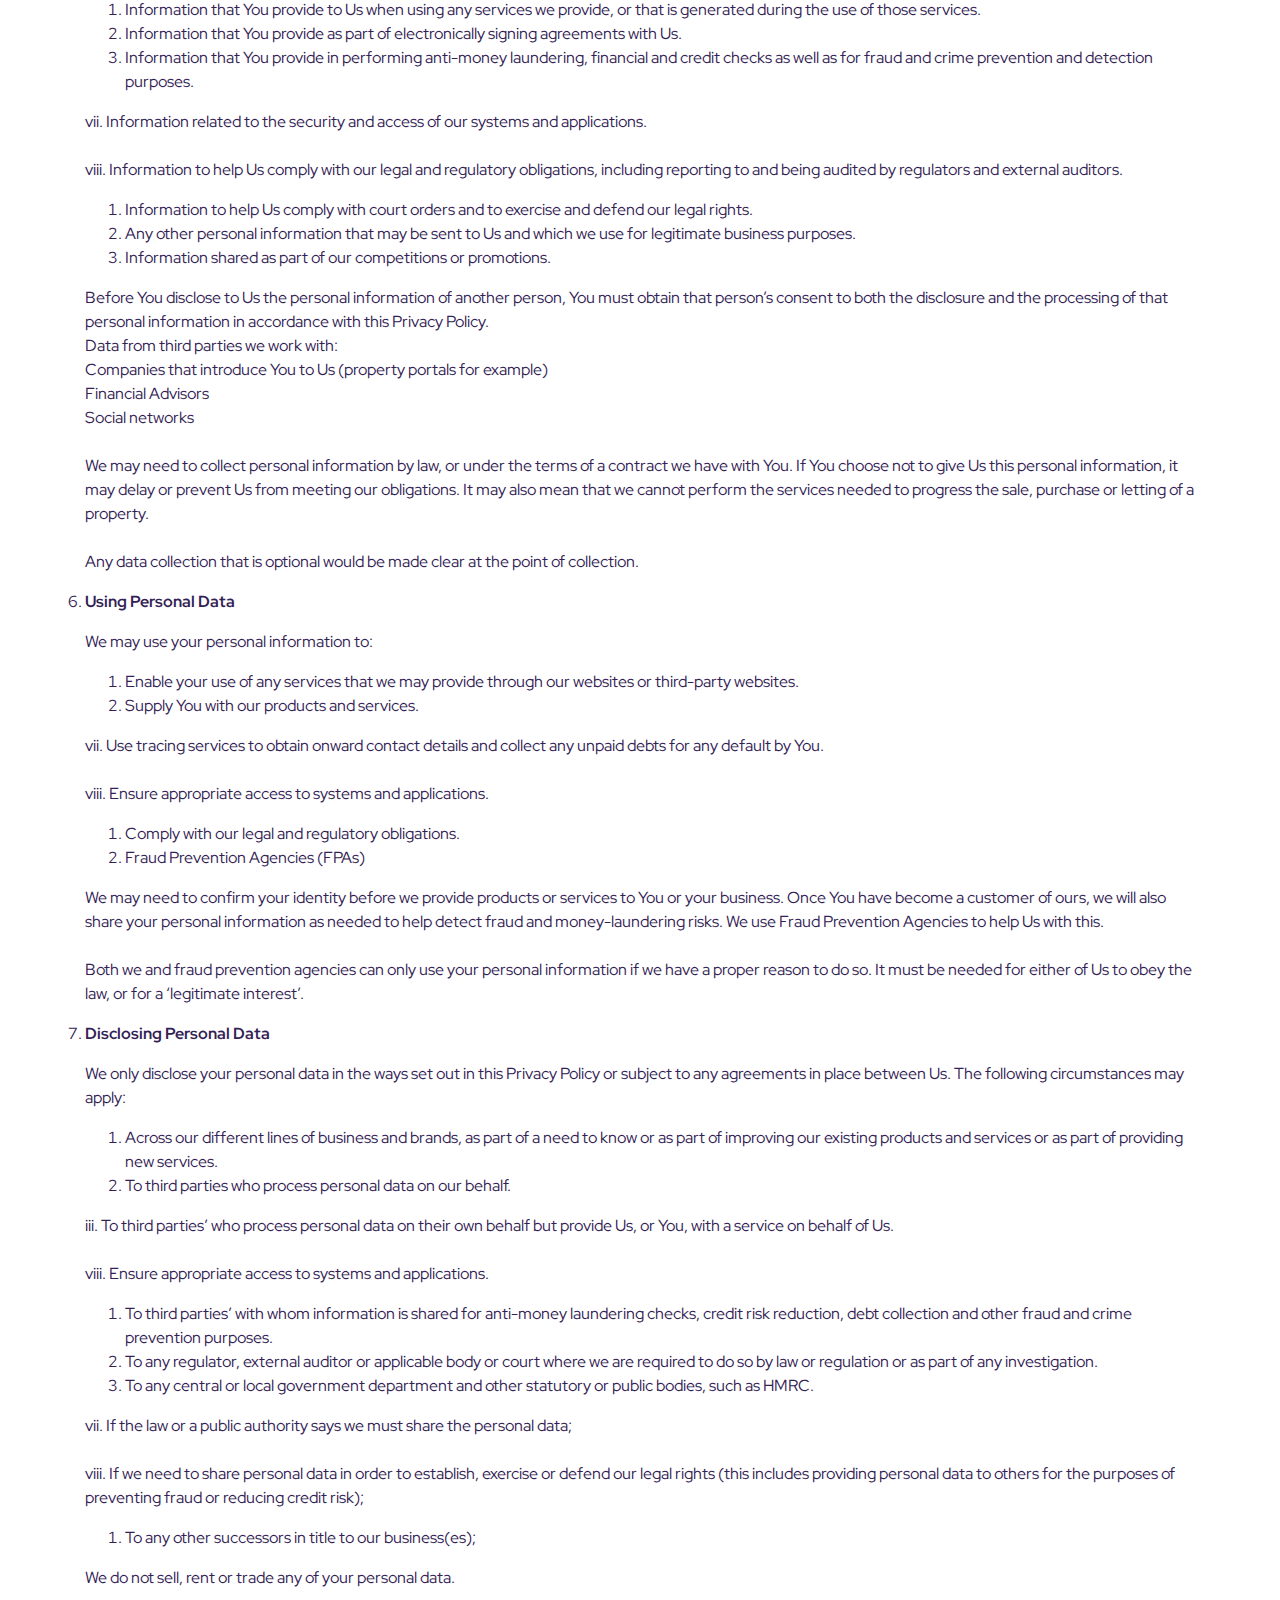
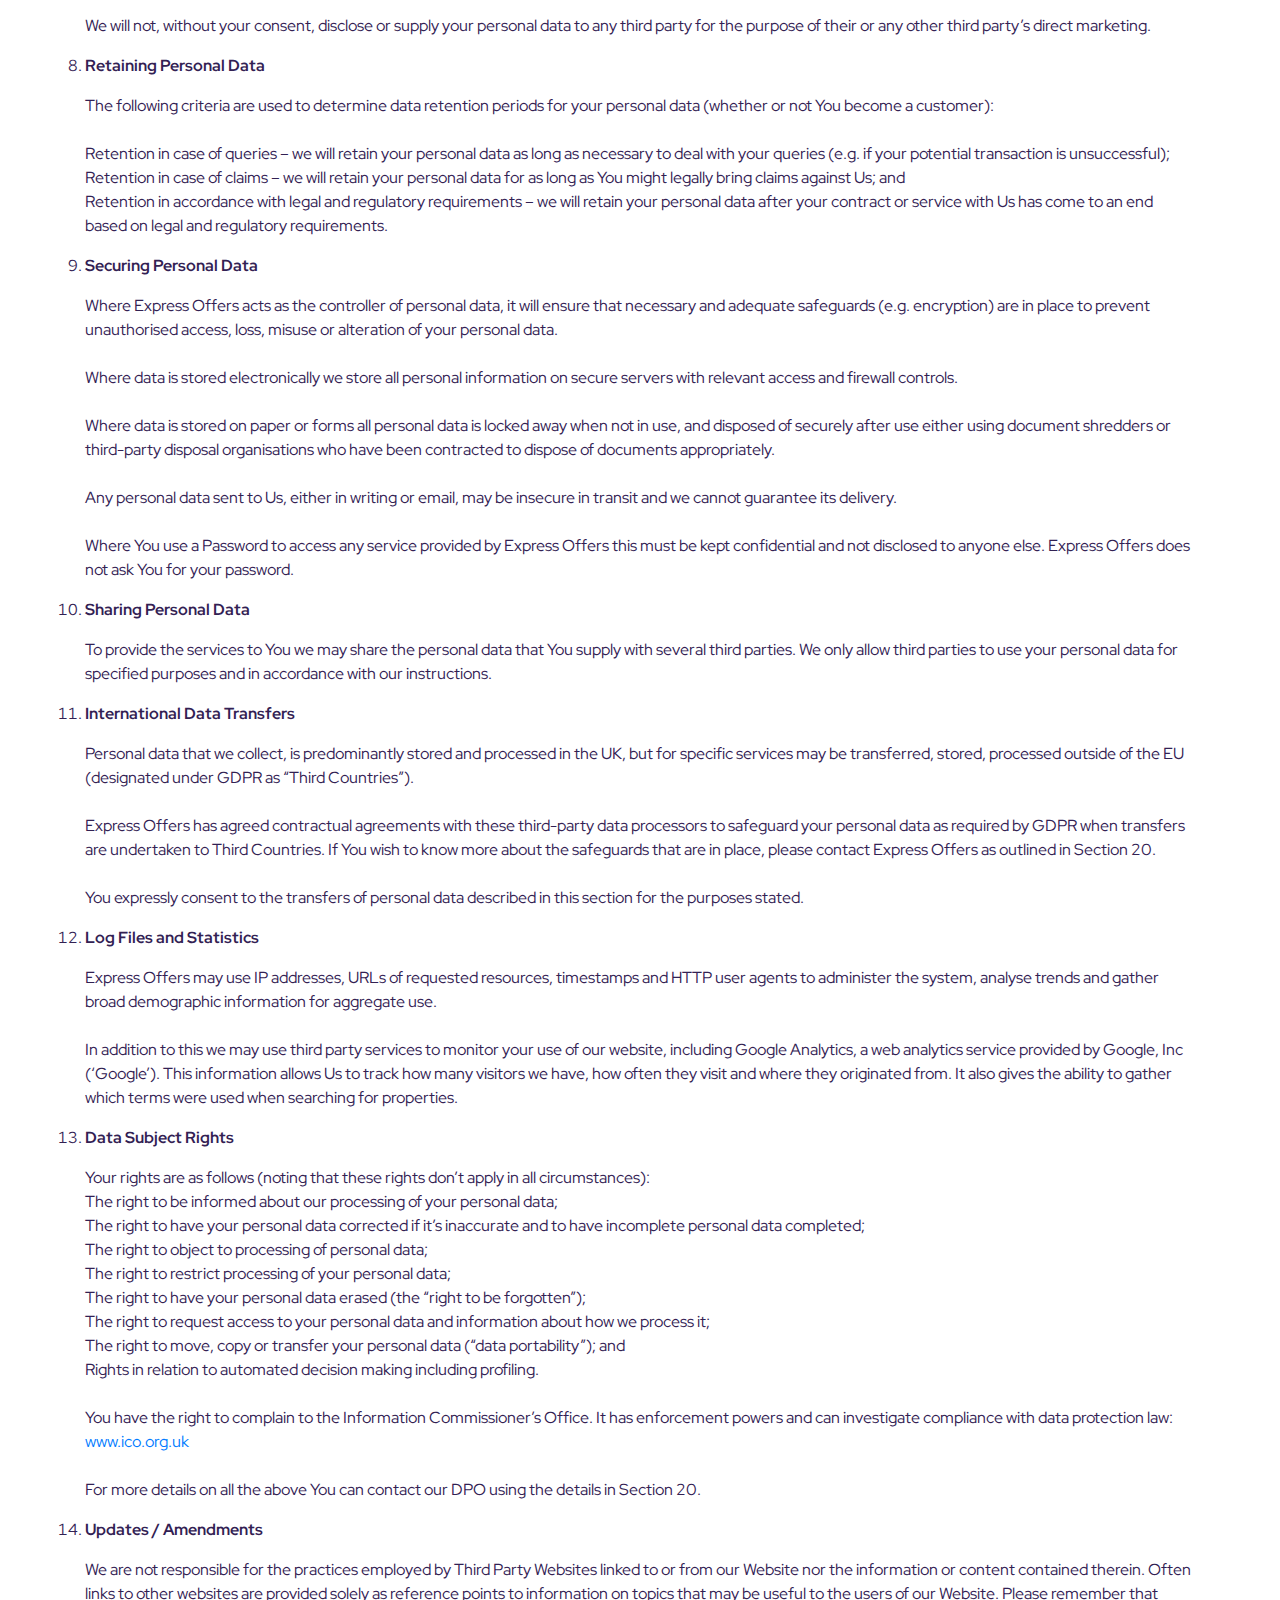
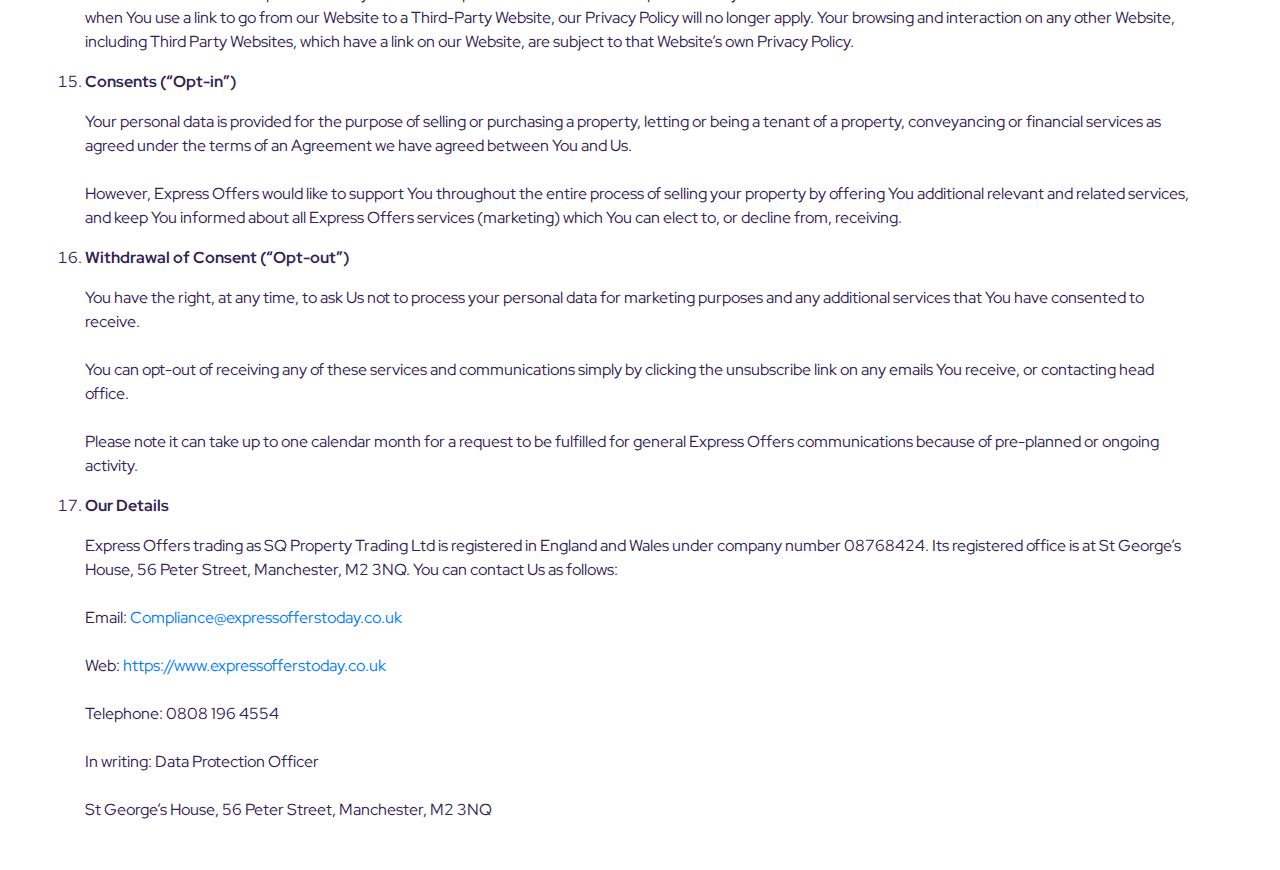
==== commit 6e4bd2de: "Changes." ====
--- a/privacy.html
+++ b/privacy.html
@@ -86,15 +86,15 @@
             Privacy <span class="--c-primary">Policy</span>
         </h1>
         <hr>
-        <h2 class="--fs-12 --fw-m text-right">
+        <h2 class="--fs-12 --fw-m">
             This Privacy notice was last updated on 24/08/2020
         </h2>
 
-        <ol>
+        <ol class="p-0">
             <li>
                 <p class="--fs-16 --fw-b">Introduction</p>
             </li>
-            <p class="--fs-16 --margin-left-minus-40">
+            <p class="--fs-16 ">
                 This Privacy Policy forms part of SQ Property Trading Ltd (“Express Offers”) obligation to be open and
                 fair with all individuals whose personal data we process and to provide details around how we process
                 such personal data and what we do with it.
@@ -123,7 +123,7 @@
             <li>
                 <p class="--fs-16 --fw-b">Scope</p>
             </li>
-            <p class="--fs-16 --margin-left-minus-40">
+            <p class="--fs-16 ">
                 The scope of this Privacy Policy covers client personal data in respect of the following: <br><br>
                 Ways we use your Personal Data <br>
                 Definitions of Personal Data types <br>
@@ -147,7 +147,7 @@
                 <p class="--fs-16 --fw-b">Ways we use your Personal Data</p>
             </li>
             <div>
-                <p class="--fs-16 --margin-left-minus-40">
+                <p class="--fs-16 ">
                     We’ll process your personal data: <br><br>
                     as necessary to perform and fulfil our contracts with You: <br>
                     to take steps at your request prior to entering into it; <br>
@@ -164,7 +164,7 @@
                 </ol>
                 </p>
 
-                <p class="--fs-16 --margin-left-minus-40">
+                <p class="--fs-16 ">
                     when you exercise your rights under data protection law and make requests; <br>
                     for compliance and to obey laws and regulations that apply to Us; <br>
                     to verify your identity, make credit, fraud prevention and anti-money laundering checks; <br>
@@ -181,7 +181,7 @@
                 </ol>
                 </p>
 
-                <p class="--fs-16 --margin-left-minus-40">
+                <p class="--fs-16 ">
                     for good governance, accounting and managing and auditing our business operations; <br>
                     to respond to complaints and seek to resolve them; <br>
                     to run our business in an efficient and proper way; <br>
@@ -197,7 +197,7 @@
                 </ol>
                 </p>
 
-                <p class="--fs-16 --margin-left-minus-40">
+                <p class="--fs-16 ">
                     to manage our relationship with you; <br>
                     to develop new ways to meet our customers’ needs and to grow our business; <br>
                     to develop and carry out marketing activities; <br>
@@ -212,7 +212,7 @@
             <li>
                 <p class="--fs-16 --fw-b">Definitions of Personal Data types</p>
             </li>
-            <div class="--fs-16 --margin-left-minus-40">
+            <div class="--fs-16 ">
                 <p>
                     We use various kinds of personal information, and group them together like this.
                 </p>
@@ -287,7 +287,7 @@
                 <p class="--fs-16 --fw-b">Collecting Personal Data</p>
             </li>
             <div>
-                <p class="--fs-16 --margin-left-minus-40">
+                <p class="--fs-16 ">
                     We may collect and store the following kinds of personal data:
                 <ol>
                     <li>
@@ -301,7 +301,7 @@
                 </ol>
                 </p>
 
-                <p class="--fs-16 --margin-left-minus-40">
+                <p class="--fs-16 ">
                     iii. Information that You provide to Us for the purpose of subscribing to our marketing
                     communications.
                 <ol>
@@ -319,7 +319,7 @@
                 </ol>
                 </p>
 
-                <p class="--fs-16 --margin-left-minus-40">
+                <p class="--fs-16 ">
                     vii. Information related to the security and access of our systems and applications. <br> <br>
                     viii. Information to help Us comply with our legal and regulatory obligations, including reporting
                     to and being audited by regulators and external auditors.
@@ -337,7 +337,7 @@
                 </ol>
                 </p>
 
-                <p class="--fs-16 --margin-left-minus-40">
+                <p class="--fs-16 ">
                     Before You disclose to Us the personal information of another person, You must obtain that person’s
                     consent to both the disclosure and the processing of that personal information in accordance with
                     this Privacy Policy. <br>
@@ -359,7 +359,7 @@
                 <p class="--fs-16 --fw-b">Using Personal Data</p>
             </li>
             <div>
-                <p class="--fs-16 --margin-left-minus-40">
+                <p class="--fs-16 ">
                     We may use your personal information to:
                 <ol>
                     <li>
@@ -372,7 +372,7 @@
                 </ol>
                 </p>
 
-                <p class="--fs-16 --margin-left-minus-40">
+                <p class="--fs-16 ">
                     vii. Use tracing services to obtain onward contact details and collect any unpaid debts for any
                     default by You. <br> <br>
                     viii. Ensure appropriate access to systems and applications.
@@ -386,7 +386,7 @@
                 </ol>
                 </p>
 
-                <p class="--fs-16 --margin-left-minus-40">
+                <p class="--fs-16 ">
                     We may need to confirm your identity before we provide products or services to You or your business.
                     Once You have become a customer of ours, we will also share your personal information as needed to
                     help detect fraud and money-laundering risks. We use Fraud Prevention Agencies to help Us with this.
@@ -400,7 +400,7 @@
                 <p class="--fs-16 --fw-b">Disclosing Personal Data</p>
             </li>
             <div>
-                <p class="--fs-16 --margin-left-minus-40">
+                <p class="--fs-16 ">
                     We only disclose your personal data in the ways set out in this Privacy Policy or subject to any
                     agreements in place between Us. The following circumstances may apply:
                 <ol>
@@ -414,7 +414,7 @@
                 </ol>
                 </p>
 
-                <p class="--fs-16 --margin-left-minus-40">
+                <p class="--fs-16 ">
                     iii. To third parties’ who process personal data on their own behalf but provide Us, or You, with a
                     service on behalf of Us. <br> <br>
                     viii. Ensure appropriate access to systems and applications.
@@ -434,7 +434,7 @@
                 </ol>
                 </p>
 
-                <p class="--fs-16 --margin-left-minus-40">
+                <p class="--fs-16 ">
                     vii. If the law or a public authority says we must share the personal data;
                     <br> <br>
                     viii. If we need to share personal data in order to establish, exercise or defend our legal rights
@@ -458,7 +458,7 @@
                 <p class="--fs-16 --fw-b">Retaining Personal Data</p>
             </li>
             <div>
-                <p class="--fs-16 --margin-left-minus-40">
+                <p class="--fs-16 ">
                     The following criteria are used to determine data retention periods for your personal data (whether
                     or not You become a customer): <br> <br>
                     Retention in case of queries – we will retain your personal data as long as necessary to deal with
@@ -475,7 +475,7 @@
                 <p class="--fs-16 --fw-b">Securing Personal Data</p>
             </li>
             <div>
-                <p class="--fs-16 --margin-left-minus-40">
+                <p class="--fs-16 ">
                     Where Express Offers acts as the controller of personal data, it will ensure that necessary and
                     adequate safeguards (e.g. encryption) are in place to prevent unauthorised access, loss, misuse or
                     alteration of your personal data. <br> <br>
@@ -499,7 +499,7 @@
                 <p class="--fs-16 --fw-b">Sharing Personal Data</p>
             </li>
             <div>
-                <p class="--fs-16 --margin-left-minus-40">
+                <p class="--fs-16 ">
                     To provide the services to You we may share the personal data that You supply with several third
                     parties. We only allow third parties to use your personal data for specified purposes and in
                     accordance with our instructions.
@@ -510,7 +510,7 @@
                 <p class="--fs-16 --fw-b">International Data Transfers</p>
             </li>
             <div>
-                <p class="--fs-16 --margin-left-minus-40">
+                <p class="--fs-16 ">
                     Personal data that we collect, is predominantly stored and processed in the UK, but for specific
                     services may be transferred, stored, processed outside of the EU (designated under GDPR as “Third
                     Countries”). <br><br>
@@ -529,7 +529,7 @@
                 <p class="--fs-16 --fw-b">Log Files and Statistics</p>
             </li>
             <div>
-                <p class="--fs-16 --margin-left-minus-40">
+                <p class="--fs-16 ">
                     Express Offers may use IP addresses, URLs of requested resources, timestamps and HTTP user agents to
                     administer the system, analyse trends and gather broad demographic information for aggregate
                     use.<br><br>
@@ -545,7 +545,7 @@
                 <p class="--fs-16 --fw-b">Data Subject Rights</p>
             </li>
             <div>
-                <p class="--fs-16 --margin-left-minus-40">
+                <p class="--fs-16 ">
                     Your rights are as follows (noting that these rights don’t apply in all circumstances): <br>
                     The right to be informed about our processing of your personal data; <br>
                     The right to have your personal data corrected if it’s inaccurate and to have incomplete personal
@@ -569,7 +569,7 @@
                 <p class="--fs-16 --fw-b">Updates / Amendments</p>
             </li>
             <div>
-                <p class="--fs-16 --margin-left-minus-40">
+                <p class="--fs-16 ">
                     We are not responsible for the practices employed by Third Party Websites linked to or from our
                     Website nor the information or content contained therein. Often links to other websites are provided
                     solely as reference points to information on topics that may be useful to the users of our Website.
@@ -584,7 +584,7 @@
                 <p class="--fs-16 --fw-b">Consents (“Opt-in”)</p>
             </li>
             <div>
-                <p class="--fs-16 --margin-left-minus-40">
+                <p class="--fs-16 ">
                     Your personal data is provided for the purpose of selling or purchasing a property, letting or being
                     a tenant of a property, conveyancing or financial services as agreed under the terms of an Agreement
                     we have agreed between You and Us. <br><br>
@@ -598,7 +598,7 @@
                 <p class="--fs-16 --fw-b">Withdrawal of Consent (“Opt-out”)</p>
             </li>
             <div>
-                <p class="--fs-16 --margin-left-minus-40">
+                <p class="--fs-16 ">
                     You have the right, at any time, to ask Us not to process your personal data for marketing purposes
                     and any additional services that You have consented to receive. <br> <br>
 
@@ -614,7 +614,7 @@
                 <p class="--fs-16 --fw-b">Our Details</p>
             </li>
             <div>
-                <p class="--fs-16 --margin-left-minus-40">
+                <p class="--fs-16 ">
                     Express Offers trading as SQ Property Trading Ltd is registered in England and Wales under company
                     number 08768424. Its registered office is at St George’s House, 56 Peter Street, Manchester, M2 3NQ.
                     You can contact Us as follows: <br> <br>
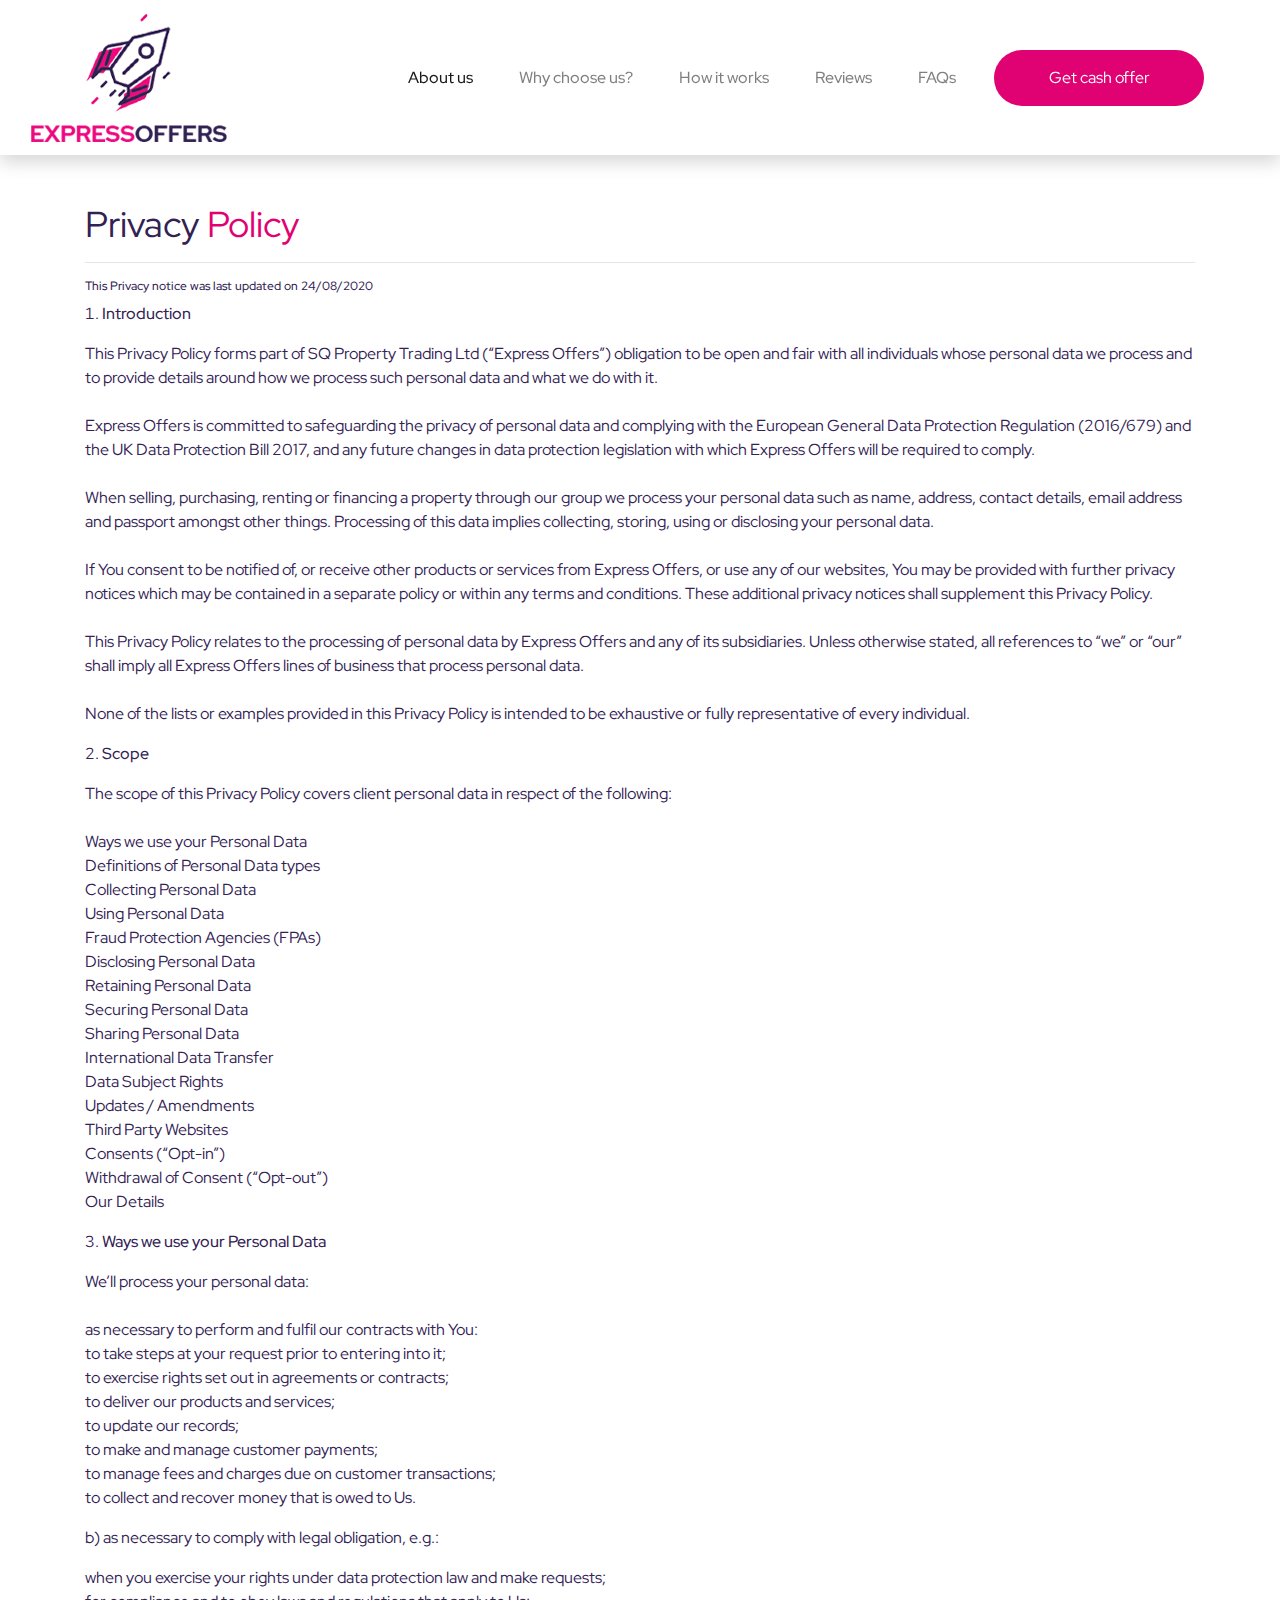
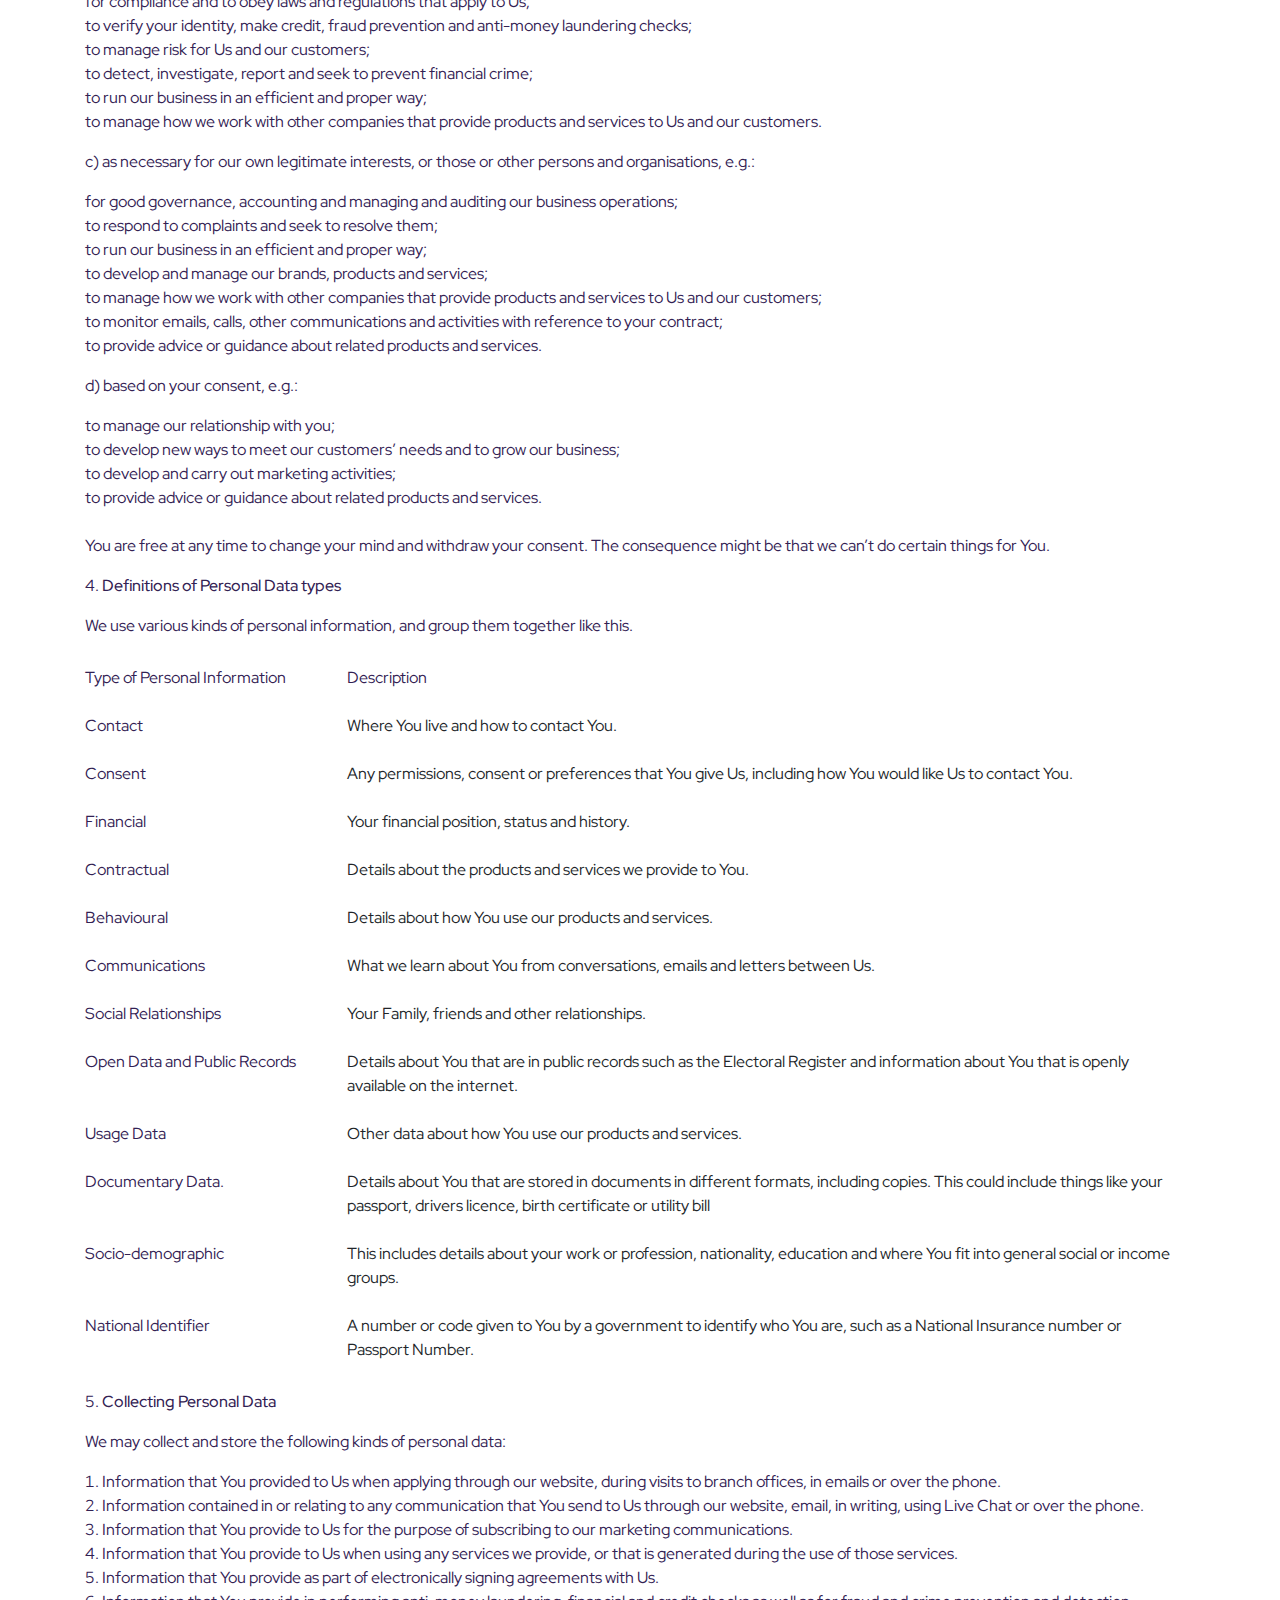
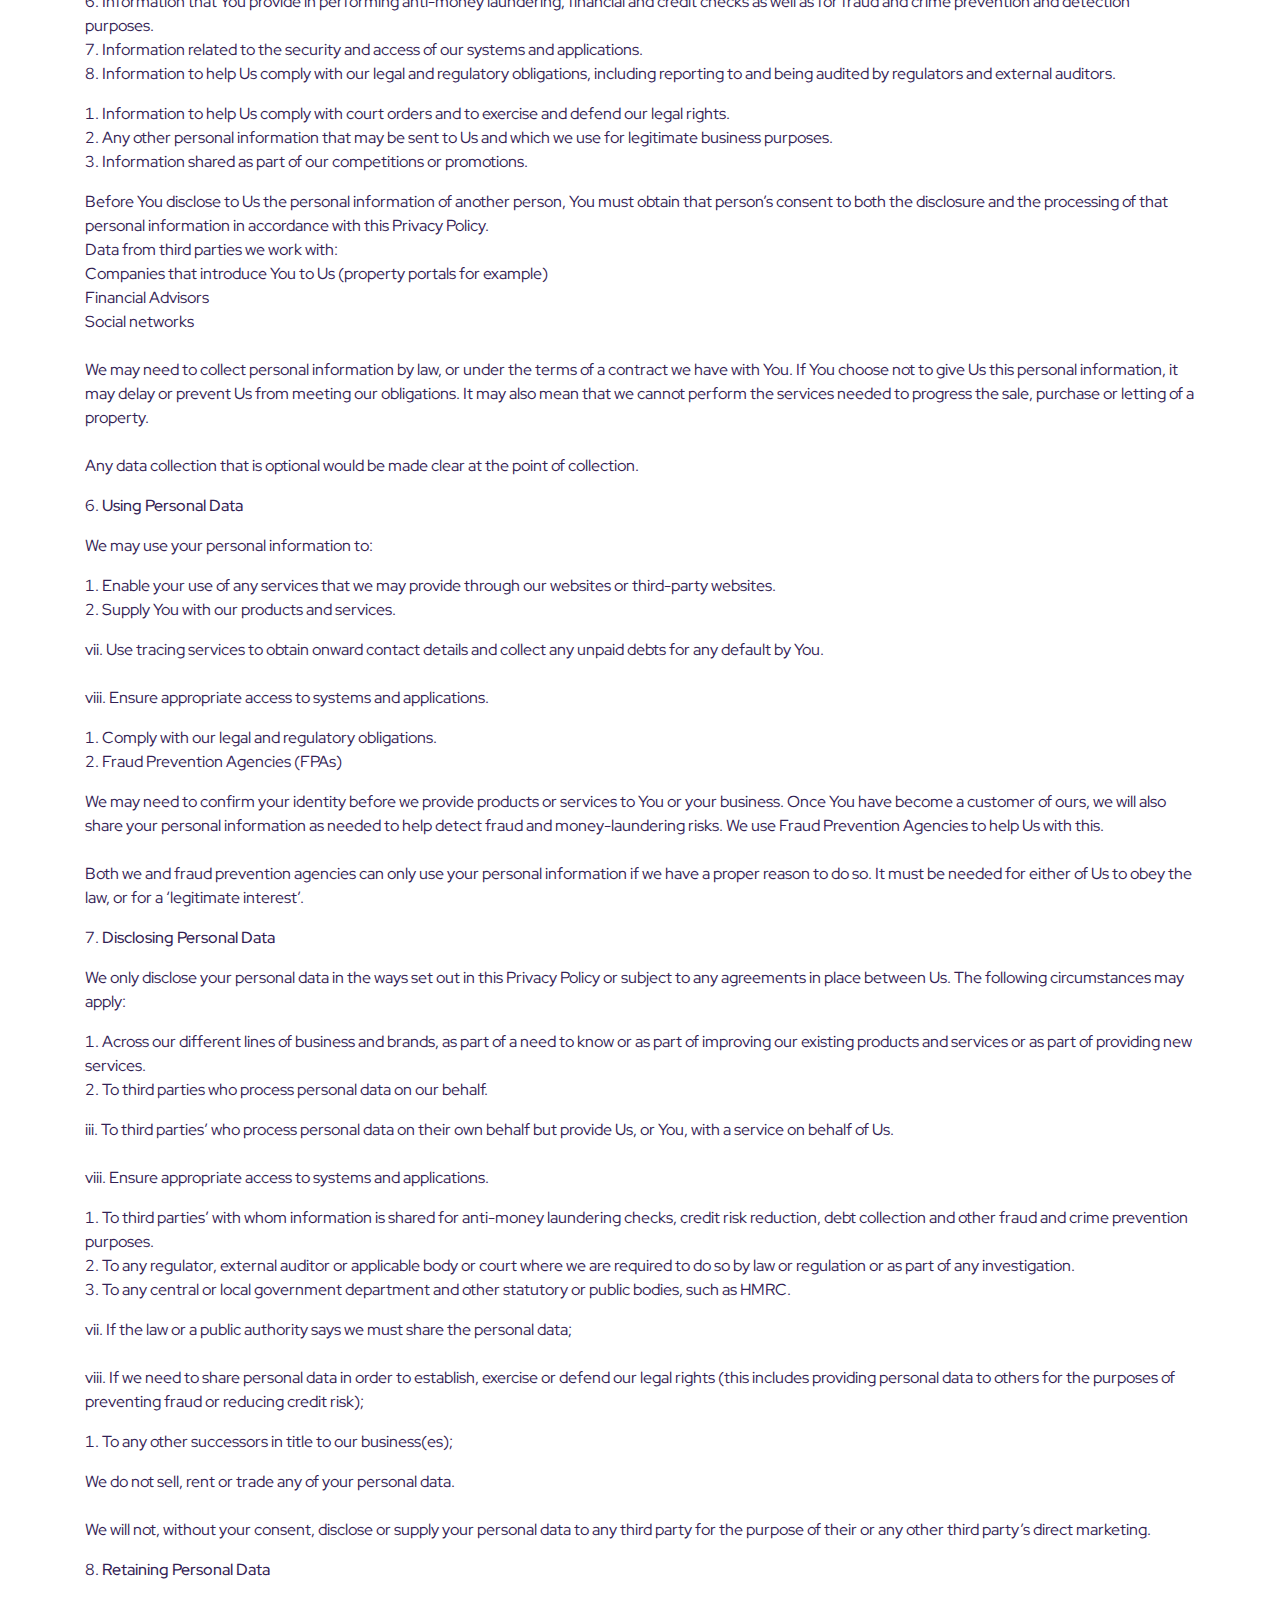
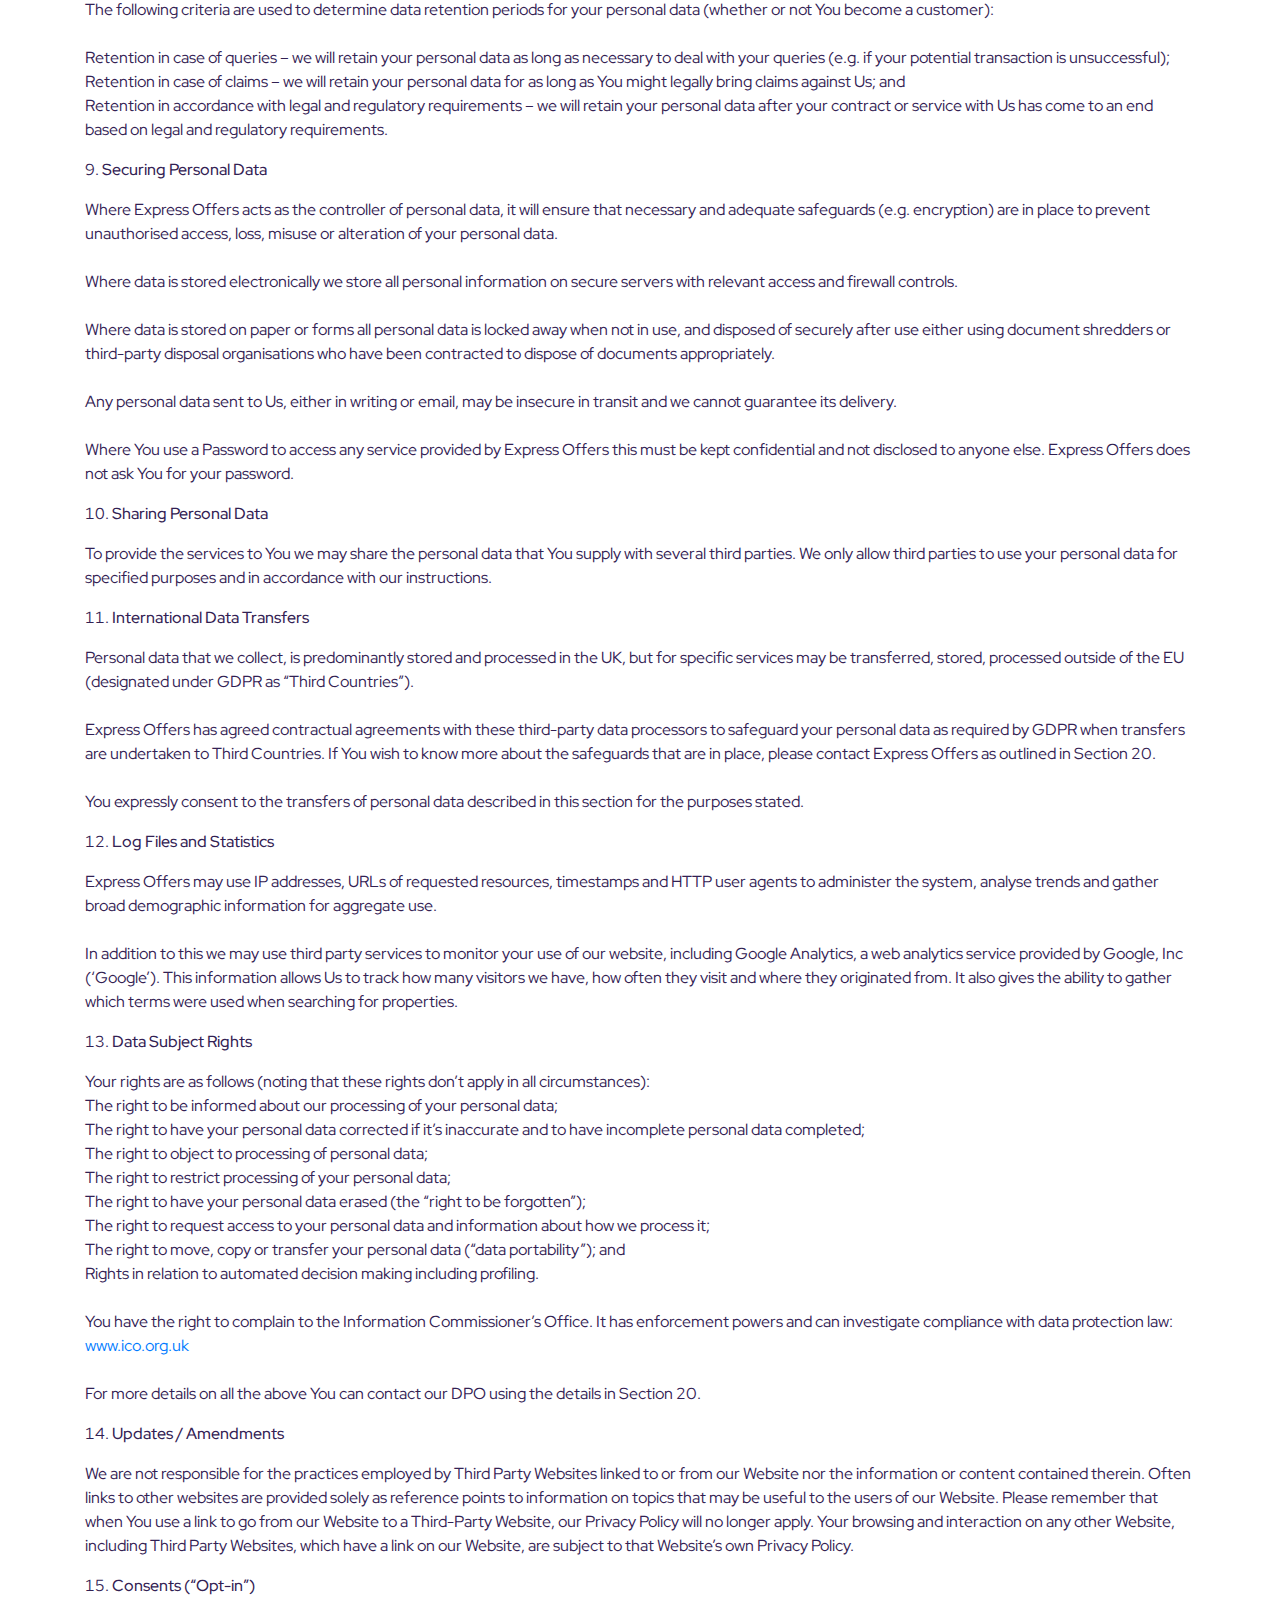
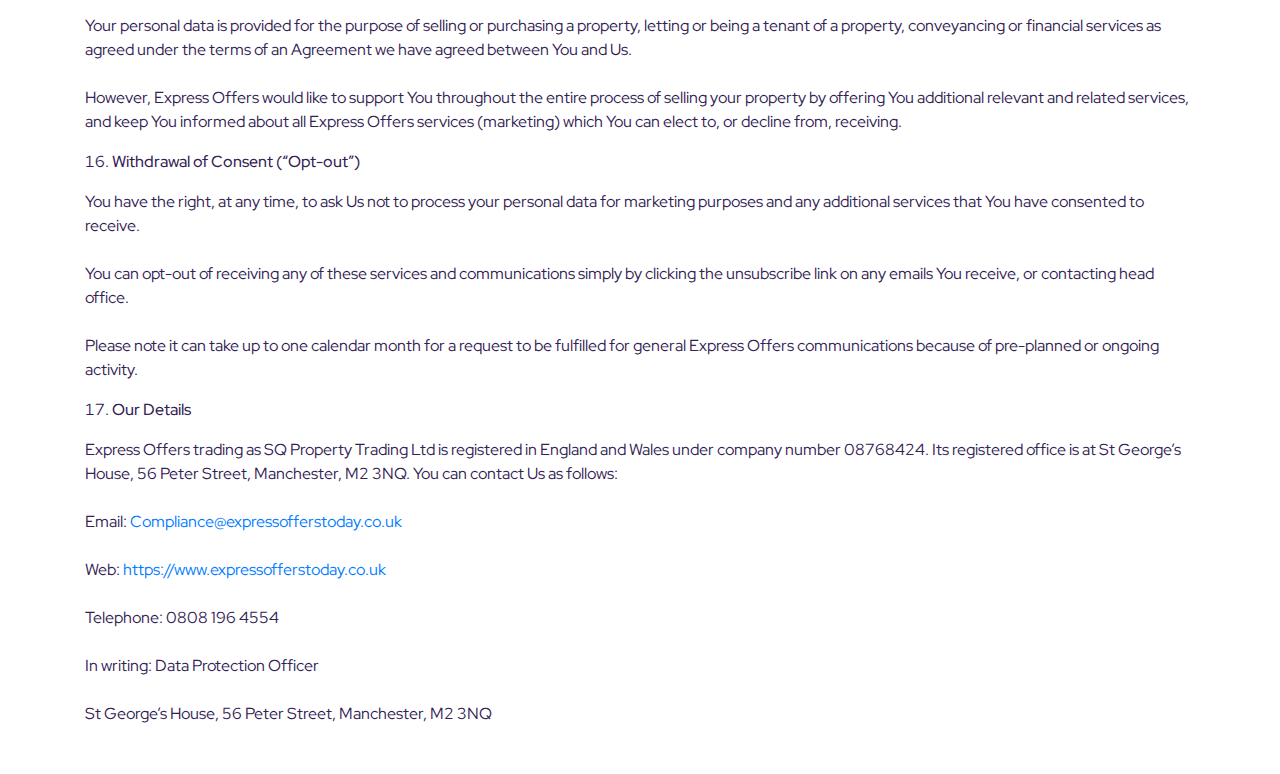
==== commit b9d73345: "Changes." ====
--- a/privacy.html
+++ b/privacy.html
@@ -5,47 +5,38 @@
     <meta charset="UTF-8">
     <meta name="viewport" content="width=device-width, initial-scale=1.0">
     <meta http-equiv="X-UA-Compatible" content="ie=edge">
-
     <!-- Bootstrap CSS -->
     <link rel="stylesheet" href="css/bootstrap.min.css">
-
     <!-- Animate CSS -->
     <link rel="stylesheet" href="css/animate.css">
-
     <!-- Owl Carousel -->
     <link rel="stylesheet" href="css/owl.carousel.min.css">
-
     <!-- Fontawesome Kit -->
     <script src="js/fontawesome.js"></script>
-
     <!-- Style -->
     <link rel="stylesheet" href="css/style.css">
-
     <title>Privacy Policy - Express Offers</title>
 </head>
 
-<body>
-
+<body class="privacy">
     <header class="main-navigation animated slideInDown">
         <nav class="navbar navbar-expand-xl navbar-light bg-white shadow">
             <div class="container-fluid">
                 <a class="navbar-brand" href="index.html"><img src="img/logo.png" alt=""></a>
-
                 <div class="d-none information-top">
                     <div class="d-flex flex-column">
                         <p class="--fs-24 m-0">Get your cash offer today</p>
                         <p class="m-0"><span class="--c-primary --fw-m --fs-30">0808 196 4554</span>
-                            <span class="--fs-16 --fw-b">(Freephone)</span></p>
+                            <span class="--fs-16 --fw-b">(Freephone)</span>
+                        </p>
                         <p class="--fs-18 m-0">Lines open 24 hours a day, 7 days a week</p>
                     </div>
                 </div>
-
                 <button class="navbar-toggler" type="button" data-toggle="collapse"
                     data-target="#navbarSupportedContent" aria-controls="navbarSupportedContent" aria-expanded="false"
                     aria-label="Toggle navigation">
                     <span class="navbar-toggler-icon"></span>
                 </button>
-
                 <div class="collapse navbar-collapse" id="navbarSupportedContent">
                     <ul class="navbar-nav ml-auto">
                         <li class="nav-item active">
@@ -70,7 +61,8 @@
                             <div class="information">
                                 <p class="--fs-24 m-0">Get your cash offer today</p>
                                 <p class="m-0"><span class="--c-primary --fw-m --fs-30">0808 196 4554</span>
-                                    <span class="--fs-16 --fw-b">(Freephone)</span></p>
+                                    <span class="--fs-16 --fw-b">(Freephone)</span>
+                                </p>
                                 <p class="--fs-18 m-0">Lines open 24 hours a day, 7 days a week</p>
                             </div>
                         </li>
@@ -79,9 +71,7 @@
             </div>
         </nav>
     </header>
-
     <div class="container mt-5 mb-5 --c-secondary">
-
         <h1 class="--fs-36 --fw-r">
             Privacy <span class="--c-primary">Policy</span>
         </h1>
@@ -89,10 +79,9 @@
         <h2 class="--fs-12 --fw-m">
             This Privacy notice was last updated on 24/08/2020
         </h2>
-
         <ol class="p-0">
             <li>
-                <p class="--fs-16 --fw-b">Introduction</p>
+                <p class="--fs-16 --fw-m">Introduction</p>
             </li>
             <p class="--fs-16 ">
                 This Privacy Policy forms part of SQ Property Trading Ltd (“Express Offers”) obligation to be open and
@@ -119,9 +108,8 @@
                 None of the lists or examples provided in this Privacy Policy is intended to be exhaustive or fully
                 representative of every individual.
             </p>
-
-            <li>
-                <p class="--fs-16 --fw-b">Scope</p>
+            <li>
+                <p class="--fs-16 --fw-m">Scope</p>
             </li>
             <p class="--fs-16 ">
                 The scope of this Privacy Policy covers client personal data in respect of the following: <br><br>
@@ -142,12 +130,11 @@
                 Withdrawal of Consent (“Opt-out”) <br>
                 Our Details
             </p>
-
-            <li>
-                <p class="--fs-16 --fw-b">Ways we use your Personal Data</p>
-            </li>
-            <div>
-                <p class="--fs-16 ">
+            <li>
+                <p class="--fs-16 --fw-m">Ways we use your Personal Data</p>
+            </li>
+            <div>
+                <p class="--fs-16">
                     We’ll process your personal data: <br><br>
                     as necessary to perform and fulfil our contracts with You: <br>
                     to take steps at your request prior to entering into it; <br>
@@ -157,14 +144,11 @@
                     to make and manage customer payments; <br>
                     to manage fees and charges due on customer transactions; <br>
                     to collect and recover money that is owed to Us.
-                <ol>
-                    <li>
-                        b) as necessary to comply with legal obligation, e.g.:
-                    </li>
-                </ol>
-                </p>
-
-                <p class="--fs-16 ">
+                <ol class="p-0">
+                    b) as necessary to comply with legal obligation, e.g.:
+                </ol>
+                </p>
+                <p class="--fs-16">
                     when you exercise your rights under data protection law and make requests; <br>
                     for compliance and to obey laws and regulations that apply to Us; <br>
                     to verify your identity, make credit, fraud prevention and anti-money laundering checks; <br>
@@ -173,15 +157,12 @@
                     to run our business in an efficient and proper way; <br>
                     to manage how we work with other companies that provide products and services to Us and our
                     customers.
-                <ol>
-                    <li>
-                        c) as necessary for our own legitimate interests, or those or other persons and organisations,
-                        e.g.:
-                    </li>
-                </ol>
-                </p>
-
-                <p class="--fs-16 ">
+                <ol class="p-0">
+                    c) as necessary for our own legitimate interests, or those or other persons and organisations,
+                    e.g.:
+                </ol>
+                </p>
+                <p class="--fs-16">
                     for good governance, accounting and managing and auditing our business operations; <br>
                     to respond to complaints and seek to resolve them; <br>
                     to run our business in an efficient and proper way; <br>
@@ -190,27 +171,23 @@
                     customers; <br>
                     to monitor emails, calls, other communications and activities with reference to your contract; <br>
                     to provide advice or guidance about related products and services.
-                <ol>
-                    <li>
-                        d) based on your consent, e.g.:
-                    </li>
-                </ol>
-                </p>
-
-                <p class="--fs-16 ">
+                <ol class="p-0">
+
+                    d) based on your consent, e.g.:
+
+                </ol>
+                </p>
+                <p class="--fs-16">
                     to manage our relationship with you; <br>
                     to develop new ways to meet our customers’ needs and to grow our business; <br>
                     to develop and carry out marketing activities; <br>
                     to provide advice or guidance about related products and services. <br> <br>
-
                     You are free at any time to change your mind and withdraw your consent. The consequence might be
                     that we can’t do certain things for You.
-
-                </p>
-            </div>
-
-            <li>
-                <p class="--fs-16 --fw-b">Definitions of Personal Data types</p>
+                </p>
+            </div>
+            <li>
+                <p class="--fs-16 --fw-m">Definitions of Personal Data types</p>
             </li>
             <div class="--fs-16 ">
                 <p>
@@ -219,77 +196,81 @@
                 <table class="table table-borderless">
                     <thead>
                         <tr>
-                            <th scope="col">Type of Personal Information</th>
-                            <th scope="col">Description</th>
+                            <th scope="col" class="--fw-r --c-secondary">Type of Personal Information</th>
+                            <th scope="col" class="--fw-r --c-secondary">Description</th>
                         </tr>
                     </thead>
                     <tbody>
                         <tr>
-                            <th scope="row">Contact </th>
+                            <th scope="row" class="--fw-r --c-secondary">Contact </th>
                             <td>Where You live and how to contact You.</td>
                         </tr>
                         <tr>
-                            <th scope="row">Consent </th>
+                            <th scope="row" class="--fw-r --c-secondary">Consent </th>
                             <td>Any permissions, consent or preferences that You give Us, including how You would like
-                                Us to contact You.</td>
-                        </tr>
-                        <tr>
-                            <th scope="row">Financial </th>
+                                Us to contact You.
+                            </td>
+                        </tr>
+                        <tr>
+                            <th scope="row" class="--fw-r --c-secondary">Financial </th>
                             <td colspan="2">Your financial position, status and history.</td>
                         </tr>
                         <tr>
-                            <th scope="row">Contractual </th>
+                            <th scope="row" class="--fw-r --c-secondary">Contractual </th>
                             <td colspan="2">Details about the products and services we provide to You.</td>
                         </tr>
                         <tr>
-                            <th scope="row">Behavioural </th>
+                            <th scope="row" class="--fw-r --c-secondary">Behavioural </th>
                             <td colspan="2">Details about how You use our products and services.</td>
                         </tr>
                         <tr>
-                            <th scope="row">Communications </th>
+                            <th scope="row" class="--fw-r --c-secondary">Communications </th>
                             <td colspan="2">What we learn about You from conversations, emails and letters between Us.
                             </td>
                         </tr>
                         <tr>
-                            <th scope="row">Social Relationships </th>
+                            <th scope="row" class="--fw-r --c-secondary">Social Relationships </th>
                             <td colspan="2">Your Family, friends and other relationships.</td>
                         </tr>
                         <tr>
-                            <th scope="row">Open Data and Public Records</th>
+                            <th scope="row" class="--fw-r --c-secondary">Open Data and Public Records</th>
                             <td colspan="2">Details about You that are in public records such as the Electoral Register
-                                and information about You that is openly available on the internet.</td>
-                        </tr>
-                        <tr>
-                            <th scope="row">Usage Data </th>
+                                and information about You that is openly available on the internet.
+                            </td>
+                        </tr>
+                        <tr>
+                            <th scope="row" class="--fw-r --c-secondary">Usage Data </th>
                             <td colspan="2">Other data about how You use our products and services.</td>
                         </tr>
                         <tr>
-                            <th scope="row">Documentary Data.</th>
+                            <th scope="row" class="--fw-r --c-secondary">Documentary Data.</th>
                             <td colspan="2">Details about You that are stored in documents in different formats,
                                 including copies. This could include things like your passport, drivers licence, birth
-                                certificate or utility bill</td>
-                        </tr>
-                        <tr>
-                            <th scope="row">Socio-demographic </th>
+                                certificate or utility bill
+                            </td>
+                        </tr>
+                        <tr>
+                            <th scope="row" class="--fw-r --c-secondary">Socio-demographic </th>
                             <td colspan="2">This includes details about your work or profession, nationality, education
-                                and where You fit into general social or income groups.</td>
-                        </tr>
-                        <tr>
-                            <th scope="row">National Identifier </th>
+                                and where You fit into general social or income groups.
+                            </td>
+                        </tr>
+                        <tr>
+                            <th scope="row" class="--fw-r --c-secondary">National Identifier </th>
                             <td colspan="2">A number or code given to You by a government to identify who You are, such
-                                as a National Insurance number or Passport Number.</td>
+                                as a National Insurance number or Passport Number.
+                            </td>
                         </tr>
                     </tbody>
                 </table>
             </div>
-
-            <li>
-                <p class="--fs-16 --fw-b">Collecting Personal Data</p>
+            <li>
+                <p class="--fs-16 --fw-m">Collecting Personal Data</p>
             </li>
             <div>
                 <p class="--fs-16 ">
                     We may collect and store the following kinds of personal data:
-                <ol>
+                <ol class="p-0">
                     <li>
                         Information that You provided to Us when applying through our website, during visits to branch
                         offices, in emails or over the phone.
@@ -298,13 +279,12 @@
                         Information contained in or relating to any communication that You send to Us through our
                         website, email, in writing, using Live Chat or over the phone.
                     </li>
-                </ol>
-                </p>
-
-                <p class="--fs-16 ">
-                    iii. Information that You provide to Us for the purpose of subscribing to our marketing
+
+                    <li>
+                        Information that You provide to Us for the purpose of subscribing to our marketing
                     communications.
-                <ol>
+                    </li>
+
                     <li>
                         Information that You provide to Us when using any services we provide, or that is generated
                         during the use of those services.
@@ -316,14 +296,17 @@
                         Information that You provide in performing anti-money laundering, financial and credit checks as
                         well as for fraud and crime prevention and detection purposes.
                     </li>
-                </ol>
-                </p>
-
-                <p class="--fs-16 ">
-                    vii. Information related to the security and access of our systems and applications. <br> <br>
-                    viii. Information to help Us comply with our legal and regulatory obligations, including reporting
+                    <li>
+                        Information related to the security and access of our systems and applications. 
+                    </li>
+                    <li>
+                        Information to help Us comply with our legal and regulatory obligations, including reporting
                     to and being audited by regulators and external auditors.
-                <ol>
+                    </li>
+                </ol>
+                </p>
+                <p class="--fs-16 ">
+                <ol class="p-0">
                     <li>
                         Information to help Us comply with court orders and to exercise and defend our legal rights.
                     </li>
@@ -336,7 +319,6 @@
                     </li>
                 </ol>
                 </p>
-
                 <p class="--fs-16 ">
                     Before You disclose to Us the personal information of another person, You must obtain that person’s
                     consent to both the disclosure and the processing of that personal information in accordance with
@@ -345,23 +327,20 @@
                     Companies that introduce You to Us (property portals for example) <br>
                     Financial Advisors <br>
                     Social networks <br> <br>
-
                     We may need to collect personal information by law, or under the terms of a contract we have with
                     You. If You choose not to give Us this personal information, it may delay or prevent Us from meeting
                     our obligations. It may also mean that we cannot perform the services needed to progress the sale,
                     purchase or letting of a property. <br> <br>
-
                     Any data collection that is optional would be made clear at the point of collection.
                 </p>
             </div>
-
-            <li>
-                <p class="--fs-16 --fw-b">Using Personal Data</p>
+            <li>
+                <p class="--fs-16 --fw-m">Using Personal Data</p>
             </li>
             <div>
                 <p class="--fs-16 ">
                     We may use your personal information to:
-                <ol>
+                <ol class="p-0">
                     <li>
                         Enable your use of any services that we may provide through our websites or third-party
                         websites.
@@ -371,12 +350,11 @@
                     </li>
                 </ol>
                 </p>
-
                 <p class="--fs-16 ">
                     vii. Use tracing services to obtain onward contact details and collect any unpaid debts for any
                     default by You. <br> <br>
                     viii. Ensure appropriate access to systems and applications.
-                <ol>
+                <ol class="p-0">
                     <li>
                         Comply with our legal and regulatory obligations.
                     </li>
@@ -385,7 +363,6 @@
                     </li>
                 </ol>
                 </p>
-
                 <p class="--fs-16 ">
                     We may need to confirm your identity before we provide products or services to You or your business.
                     Once You have become a customer of ours, we will also share your personal information as needed to
@@ -395,15 +372,14 @@
                     reason to do so. It must be needed for either of Us to obey the law, or for a ‘legitimate interest’.
                 </p>
             </div>
-
-            <li>
-                <p class="--fs-16 --fw-b">Disclosing Personal Data</p>
+            <li>
+                <p class="--fs-16 --fw-m">Disclosing Personal Data</p>
             </li>
             <div>
                 <p class="--fs-16 ">
                     We only disclose your personal data in the ways set out in this Privacy Policy or subject to any
                     agreements in place between Us. The following circumstances may apply:
-                <ol>
+                <ol class="p-0">
                     <li>
                         Across our different lines of business and brands, as part of a need to know or as part of
                         improving our existing products and services or as part of providing new services.
@@ -413,12 +389,11 @@
                     </li>
                 </ol>
                 </p>
-
                 <p class="--fs-16 ">
                     iii. To third parties’ who process personal data on their own behalf but provide Us, or You, with a
                     service on behalf of Us. <br> <br>
                     viii. Ensure appropriate access to systems and applications.
-                <ol>
+                <ol class="p-0">
                     <li>
                         To third parties’ with whom information is shared for anti-money laundering checks, credit risk
                         reduction, debt collection and other fraud and crime prevention purposes.
@@ -433,29 +408,26 @@
                     </li>
                 </ol>
                 </p>
-
                 <p class="--fs-16 ">
                     vii. If the law or a public authority says we must share the personal data;
                     <br> <br>
                     viii. If we need to share personal data in order to establish, exercise or defend our legal rights
                     (this includes providing personal data to others for the purposes of preventing fraud or reducing
                     credit risk);
-                <ol>
+                <ol class="p-0">
                     <li>
                         To any other successors in title to our business(es);
                     </li>
                 </ol>
                 </p>
-
                 <p>
                     We do not sell, rent or trade any of your personal data. <br> <br>
                     We will not, without your consent, disclose or supply your personal data to any third party for the
                     purpose of their or any other third party’s direct marketing.
                 </p>
             </div>
-
-            <li>
-                <p class="--fs-16 --fw-b">Retaining Personal Data</p>
+            <li>
+                <p class="--fs-16 --fw-m">Retaining Personal Data</p>
             </li>
             <div>
                 <p class="--fs-16 ">
@@ -470,33 +442,27 @@
                     requirements.
                 </p>
             </div>
-
-            <li>
-                <p class="--fs-16 --fw-b">Securing Personal Data</p>
+            <li>
+                <p class="--fs-16 --fw-m">Securing Personal Data</p>
             </li>
             <div>
                 <p class="--fs-16 ">
                     Where Express Offers acts as the controller of personal data, it will ensure that necessary and
                     adequate safeguards (e.g. encryption) are in place to prevent unauthorised access, loss, misuse or
                     alteration of your personal data. <br> <br>
-
                     Where data is stored electronically we store all personal information on secure servers with
                     relevant access and firewall controls. <br> <br>
-
                     Where data is stored on paper or forms all personal data is locked away when not in use, and
                     disposed of securely after use either using document shredders or third-party disposal organisations
                     who have been contracted to dispose of documents appropriately. <br> <br>
-
                     Any personal data sent to Us, either in writing or email, may be insecure in transit and we cannot
                     guarantee its delivery. <br> <br>
-
                     Where You use a Password to access any service provided by Express Offers this must be kept
                     confidential and not disclosed to anyone else. Express Offers does not ask You for your password.
                 </p>
             </div>
-
-            <li>
-                <p class="--fs-16 --fw-b">Sharing Personal Data</p>
+            <li>
+                <p class="--fs-16 --fw-m">Sharing Personal Data</p>
             </li>
             <div>
                 <p class="--fs-16 ">
@@ -505,44 +471,38 @@
                     accordance with our instructions.
                 </p>
             </div>
-
-            <li>
-                <p class="--fs-16 --fw-b">International Data Transfers</p>
+            <li>
+                <p class="--fs-16 --fw-m">International Data Transfers</p>
             </li>
             <div>
                 <p class="--fs-16 ">
                     Personal data that we collect, is predominantly stored and processed in the UK, but for specific
                     services may be transferred, stored, processed outside of the EU (designated under GDPR as “Third
                     Countries”). <br><br>
-
                     Express Offers has agreed contractual agreements with these third-party data processors to safeguard
                     your personal data as required by GDPR when transfers are undertaken to Third Countries. If You wish
                     to know more about the safeguards that are in place, please contact Express Offers as outlined in
                     Section 20. <br><br>
-
                     You expressly consent to the transfers of personal data described in this section for the purposes
                     stated.
                 </p>
             </div>
-
-            <li>
-                <p class="--fs-16 --fw-b">Log Files and Statistics</p>
+            <li>
+                <p class="--fs-16 --fw-m">Log Files and Statistics</p>
             </li>
             <div>
                 <p class="--fs-16 ">
                     Express Offers may use IP addresses, URLs of requested resources, timestamps and HTTP user agents to
                     administer the system, analyse trends and gather broad demographic information for aggregate
                     use.<br><br>
-
                     In addition to this we may use third party services to monitor your use of our website, including
                     Google Analytics, a web analytics service provided by Google, Inc (‘Google’). This information
                     allows Us to track how many visitors we have, how often they visit and where they originated from.
                     It also gives the ability to gather which terms were used when searching for properties.
                 </p>
             </div>
-
-            <li>
-                <p class="--fs-16 --fw-b">Data Subject Rights</p>
+            <li>
+                <p class="--fs-16 --fw-m">Data Subject Rights</p>
             </li>
             <div>
                 <p class="--fs-16 ">
@@ -556,17 +516,14 @@
                     The right to request access to your personal data and information about how we process it; <br>
                     The right to move, copy or transfer your personal data (“data portability”); and <br>
                     Rights in relation to automated decision making including profiling. <br> <br>
-
                     You have the right to complain to the Information Commissioner’s Office. It has enforcement powers
                     and can investigate compliance with data protection law: <a href="www.ico.org.uk">www.ico.org.uk</a>
                     <br> <br>
-
                     For more details on all the above You can contact our DPO using the details in Section 20.
                 </p>
             </div>
-
-            <li>
-                <p class="--fs-16 --fw-b">Updates / Amendments</p>
+            <li>
+                <p class="--fs-16 --fw-m">Updates / Amendments</p>
             </li>
             <div>
                 <p class="--fs-16 ">
@@ -579,9 +536,8 @@
                     Policy.
                 </p>
             </div>
-
-            <li>
-                <p class="--fs-16 --fw-b">Consents (“Opt-in”)</p>
+            <li>
+                <p class="--fs-16 --fw-m">Consents (“Opt-in”)</p>
             </li>
             <div>
                 <p class="--fs-16 ">
@@ -593,64 +549,35 @@
                     Express Offers services (marketing) which You can elect to, or decline from, receiving.
                 </p>
             </div>
-
-            <li>
-                <p class="--fs-16 --fw-b">Withdrawal of Consent (“Opt-out”)</p>
+            <li>
+                <p class="--fs-16 --fw-m">Withdrawal of Consent (“Opt-out”)</p>
             </li>
             <div>
                 <p class="--fs-16 ">
                     You have the right, at any time, to ask Us not to process your personal data for marketing purposes
                     and any additional services that You have consented to receive. <br> <br>
-
                     You can opt-out of receiving any of these services and communications simply by clicking the
                     unsubscribe link on any emails You receive, or contacting head office. <br> <br>
-
                     Please note it can take up to one calendar month for a request to be fulfilled for general Express
                     Offers communications because of pre-planned or ongoing activity.
                 </p>
             </div>
-
-            <li>
-                <p class="--fs-16 --fw-b">Our Details</p>
+            <li>
+                <p class="--fs-16 --fw-m">Our Details</p>
             </li>
             <div>
                 <p class="--fs-16 ">
                     Express Offers trading as SQ Property Trading Ltd is registered in England and Wales under company
                     number 08768424. Its registered office is at St George’s House, 56 Peter Street, Manchester, M2 3NQ.
                     You can contact Us as follows: <br> <br>
-
                     Email: <a href="">Compliance@expressofferstoday.co.uk</a> <br> <br>
-
-                    Web: <a href="mailto:https://www.expressofferstoday.co.uk">https://www.expressofferstoday.co.uk</a> <br> <br>
-
+                    Web: <a href="mailto:https://www.expressofferstoday.co.uk">https://www.expressofferstoday.co.uk</a>
+                    <br> <br>
                     Telephone: 0808 196 4554 <br> <br>
-
                     In writing: Data Protection Officer <br> <br>
-
                     St George’s House, 56 Peter Street, Manchester, M2 3NQ
                 </p>
             </div>
-
-
-
-
-
-
-
-
-
-
-
-
-
-
-
-
-
-
-
-
-
         </ol>
     </div>
     <!-- Script tags -->
@@ -662,7 +589,6 @@
     <script src="js/CSSRulePlugin3.min.js"></script>
     <script src="js/TweenMax.min.js"></script>
     <script src="js/custom.js"></script>
-
 </body>
 
 </html>--- a/css/style.css
+++ b/css/style.css
@@ -627,3 +627,16 @@
   height: 350px;
   text-align: center;
 }
+
+.privacy ol {
+  list-style-position: inside;
+}
+
+.privacy ol li p {
+  display: inline-block;
+}
+
+.privacy th:nth-of-type(1) {
+  width: 250px;
+  padding-left: 0px;
+}
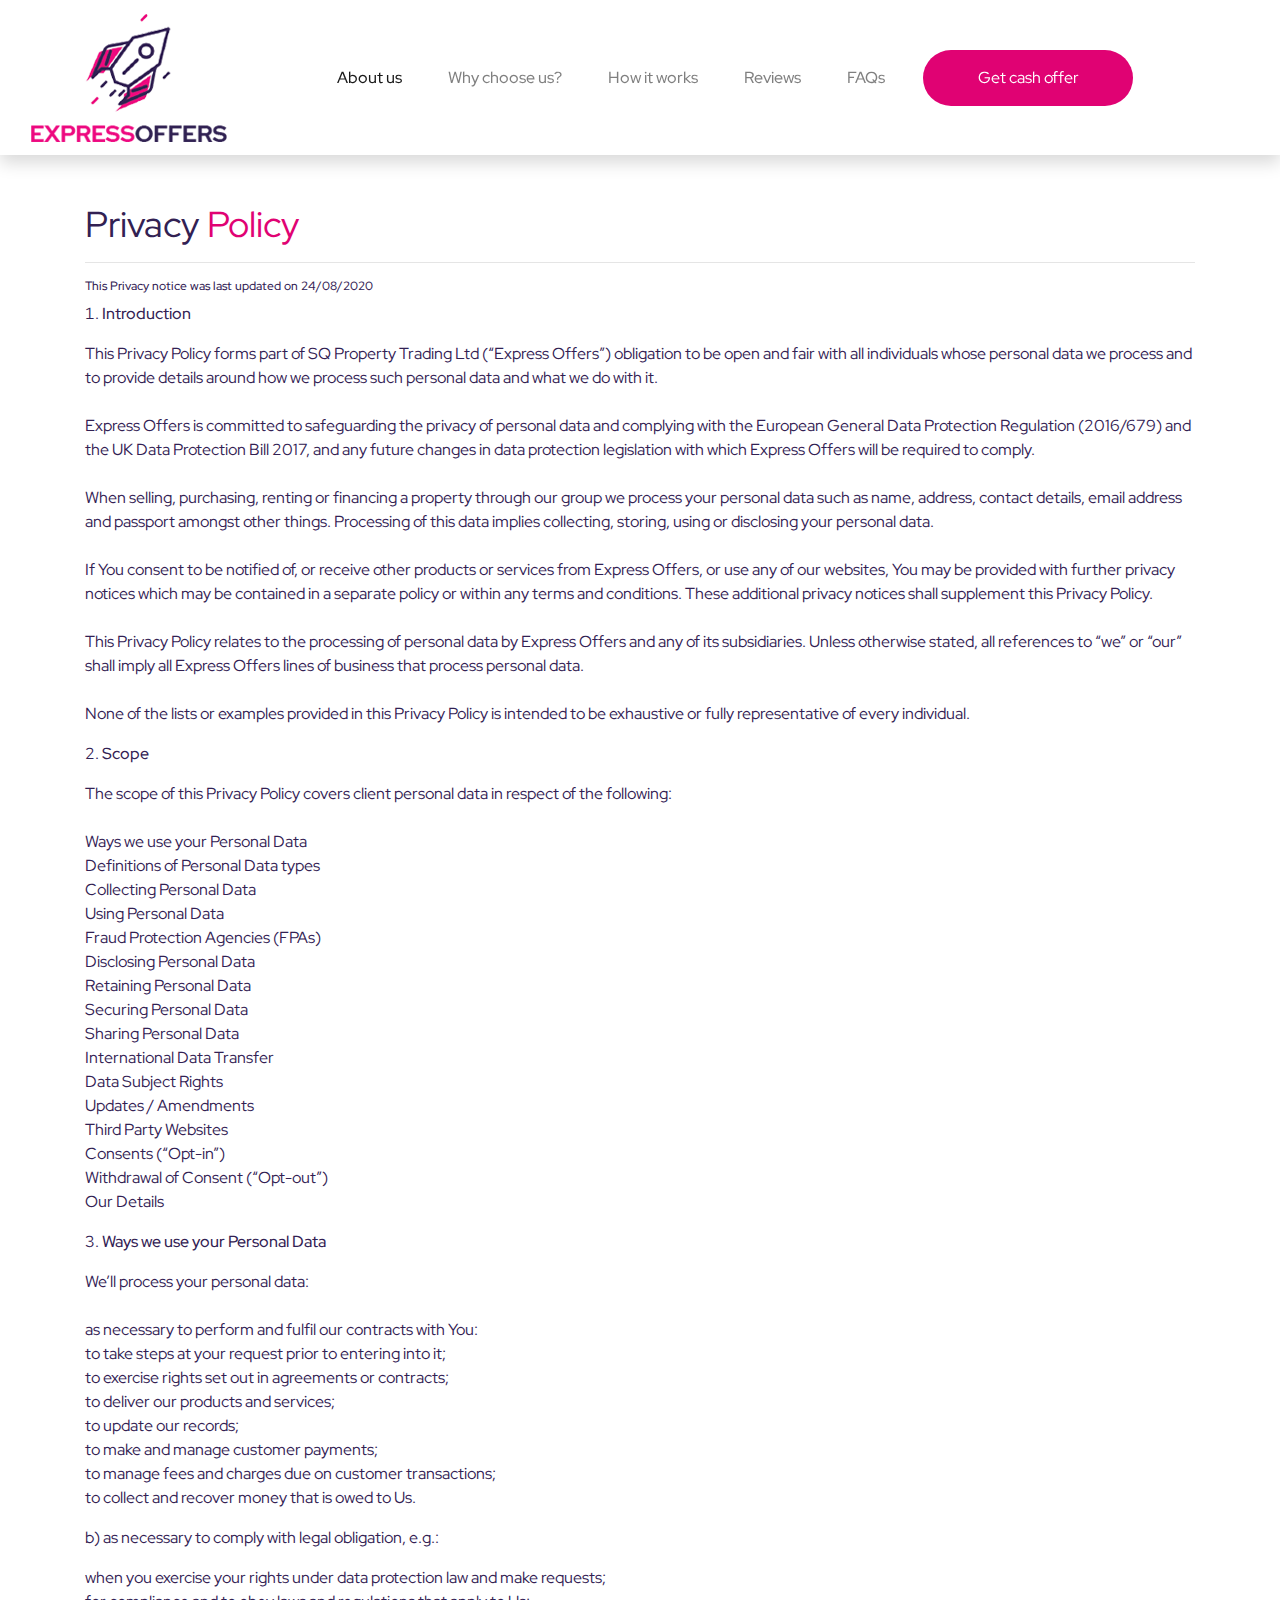
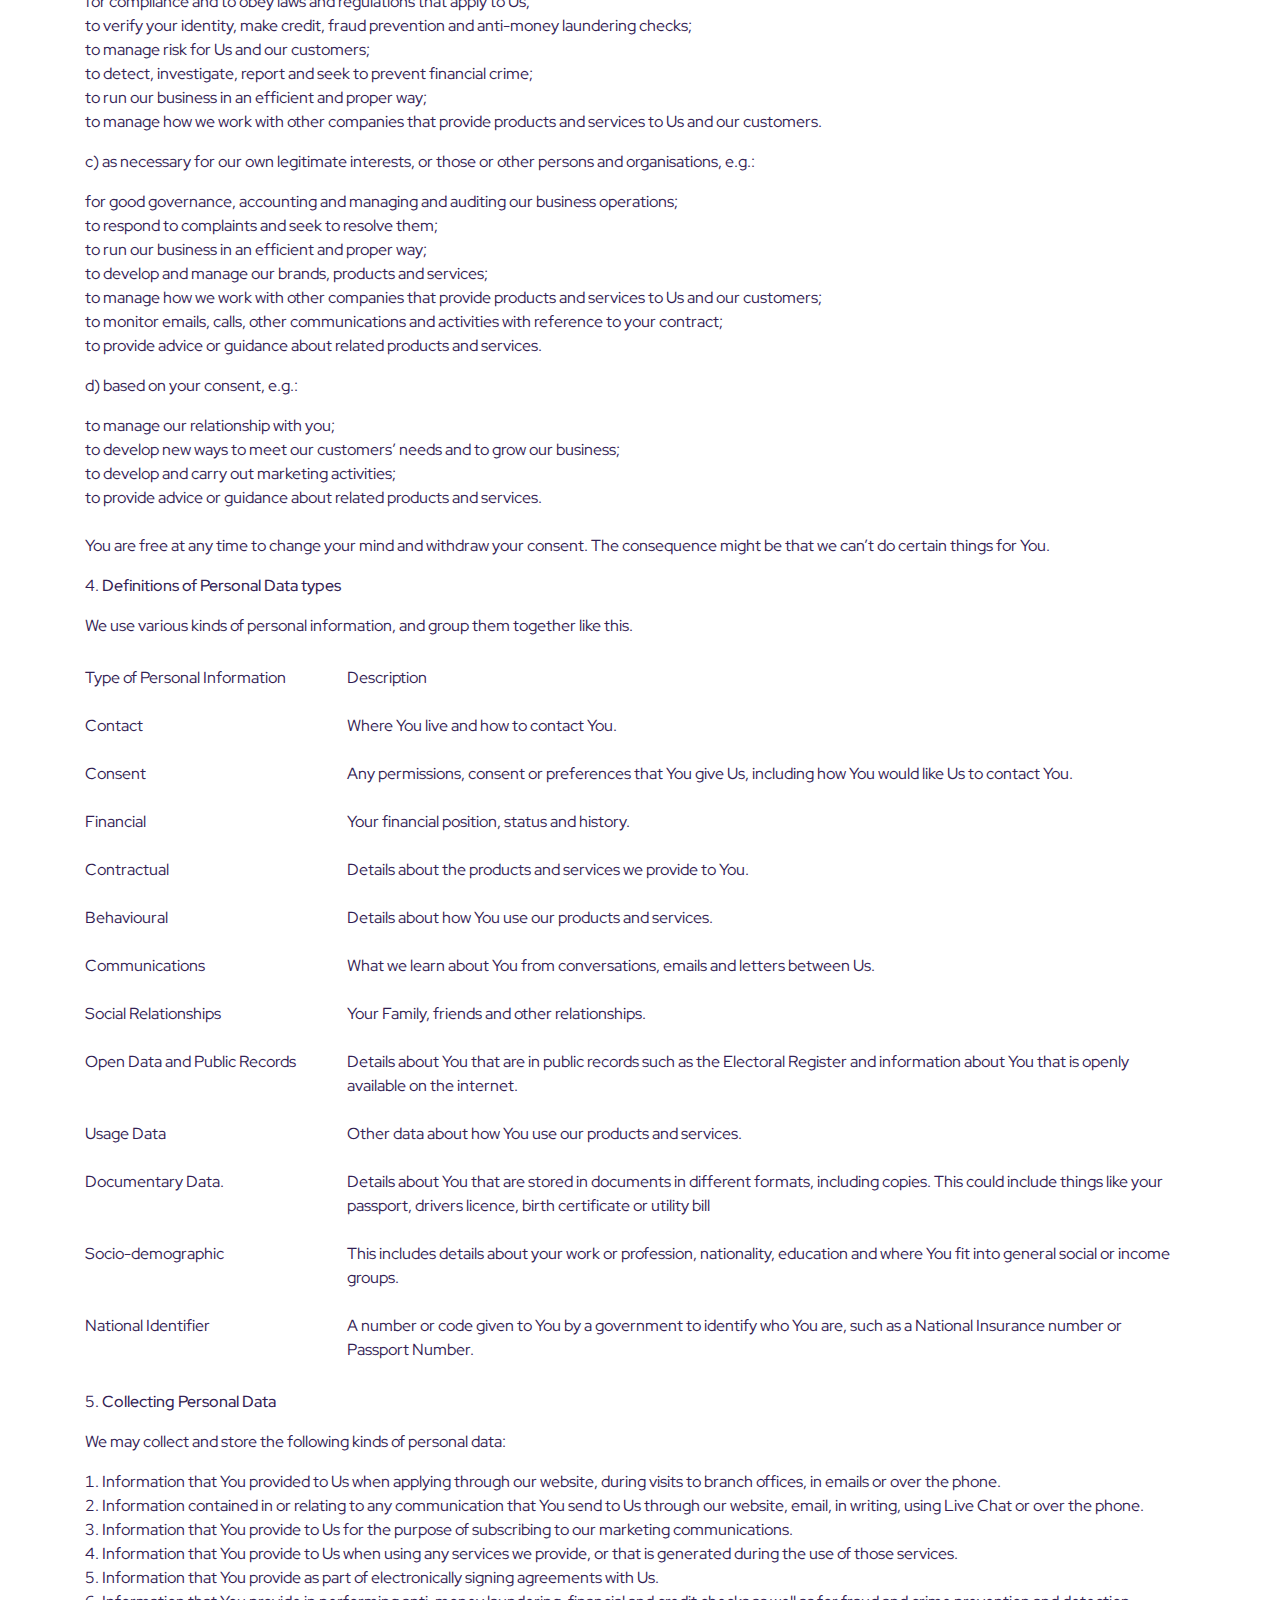
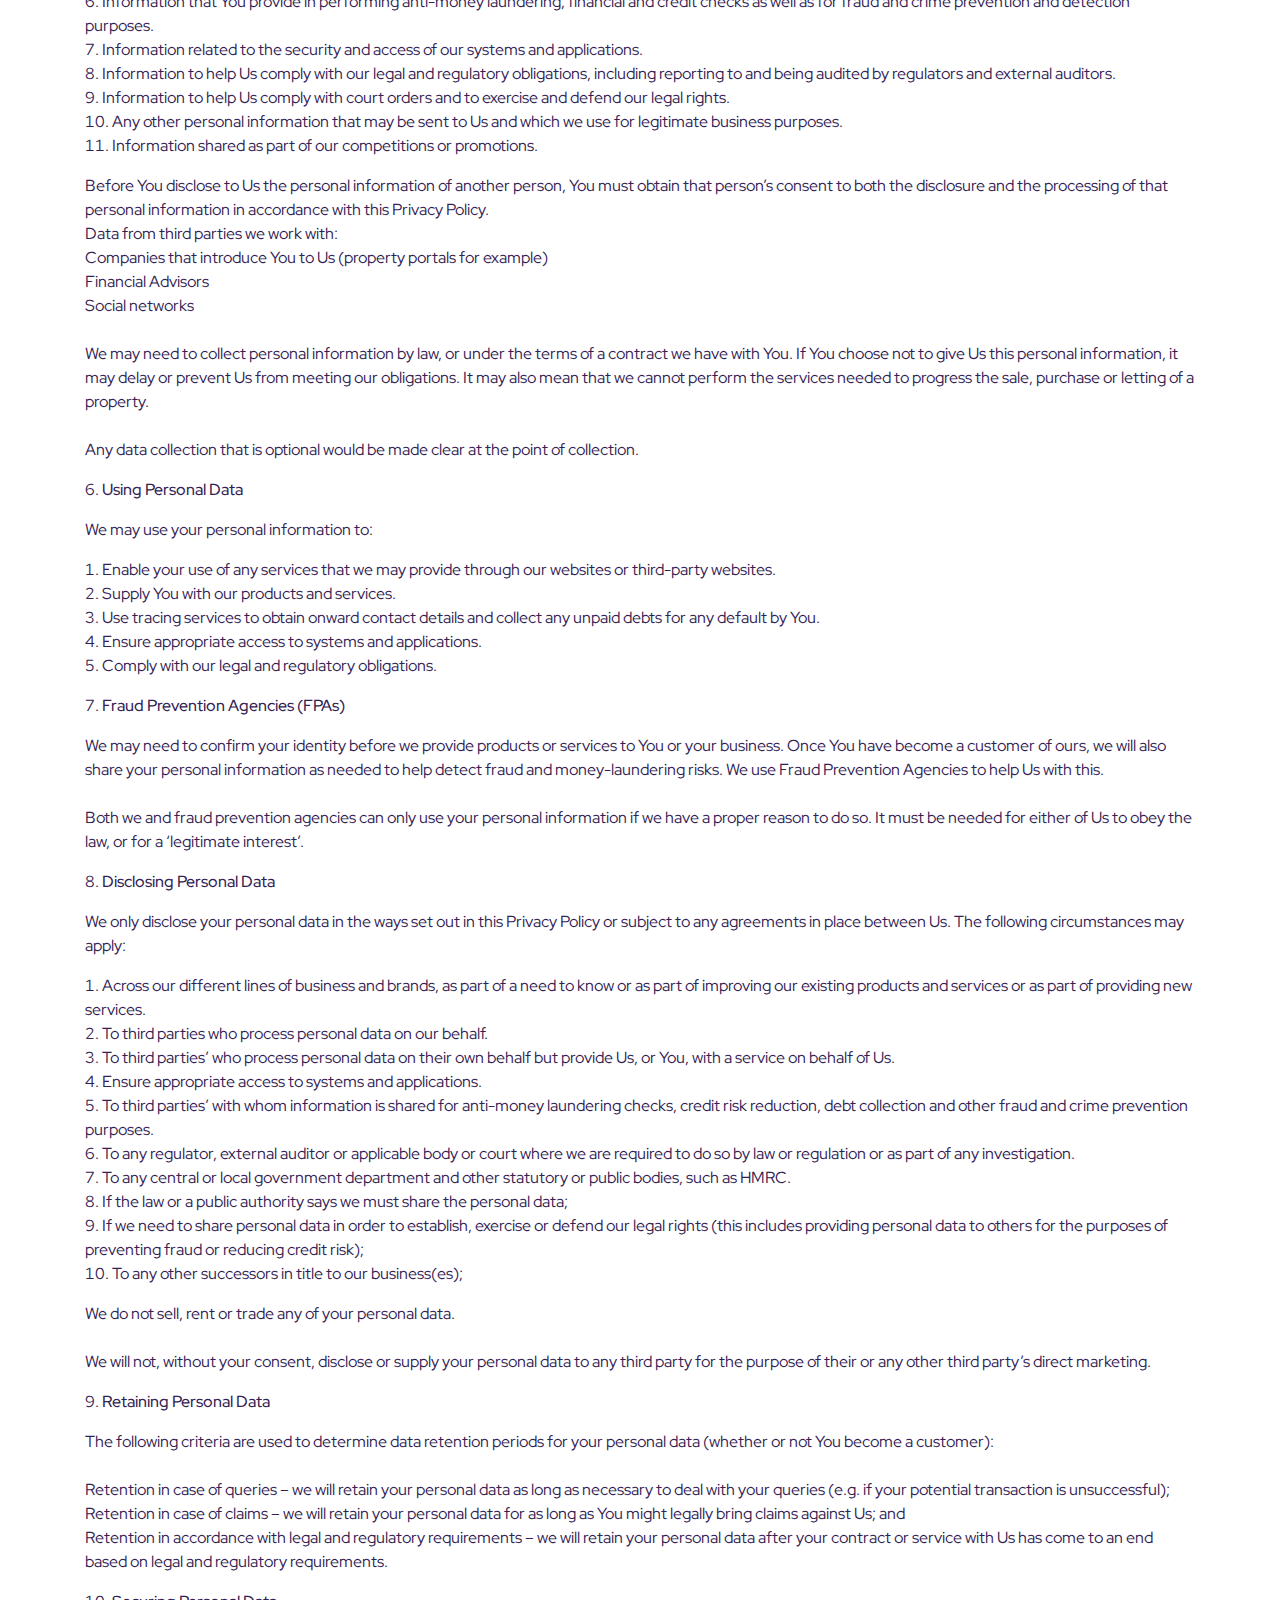
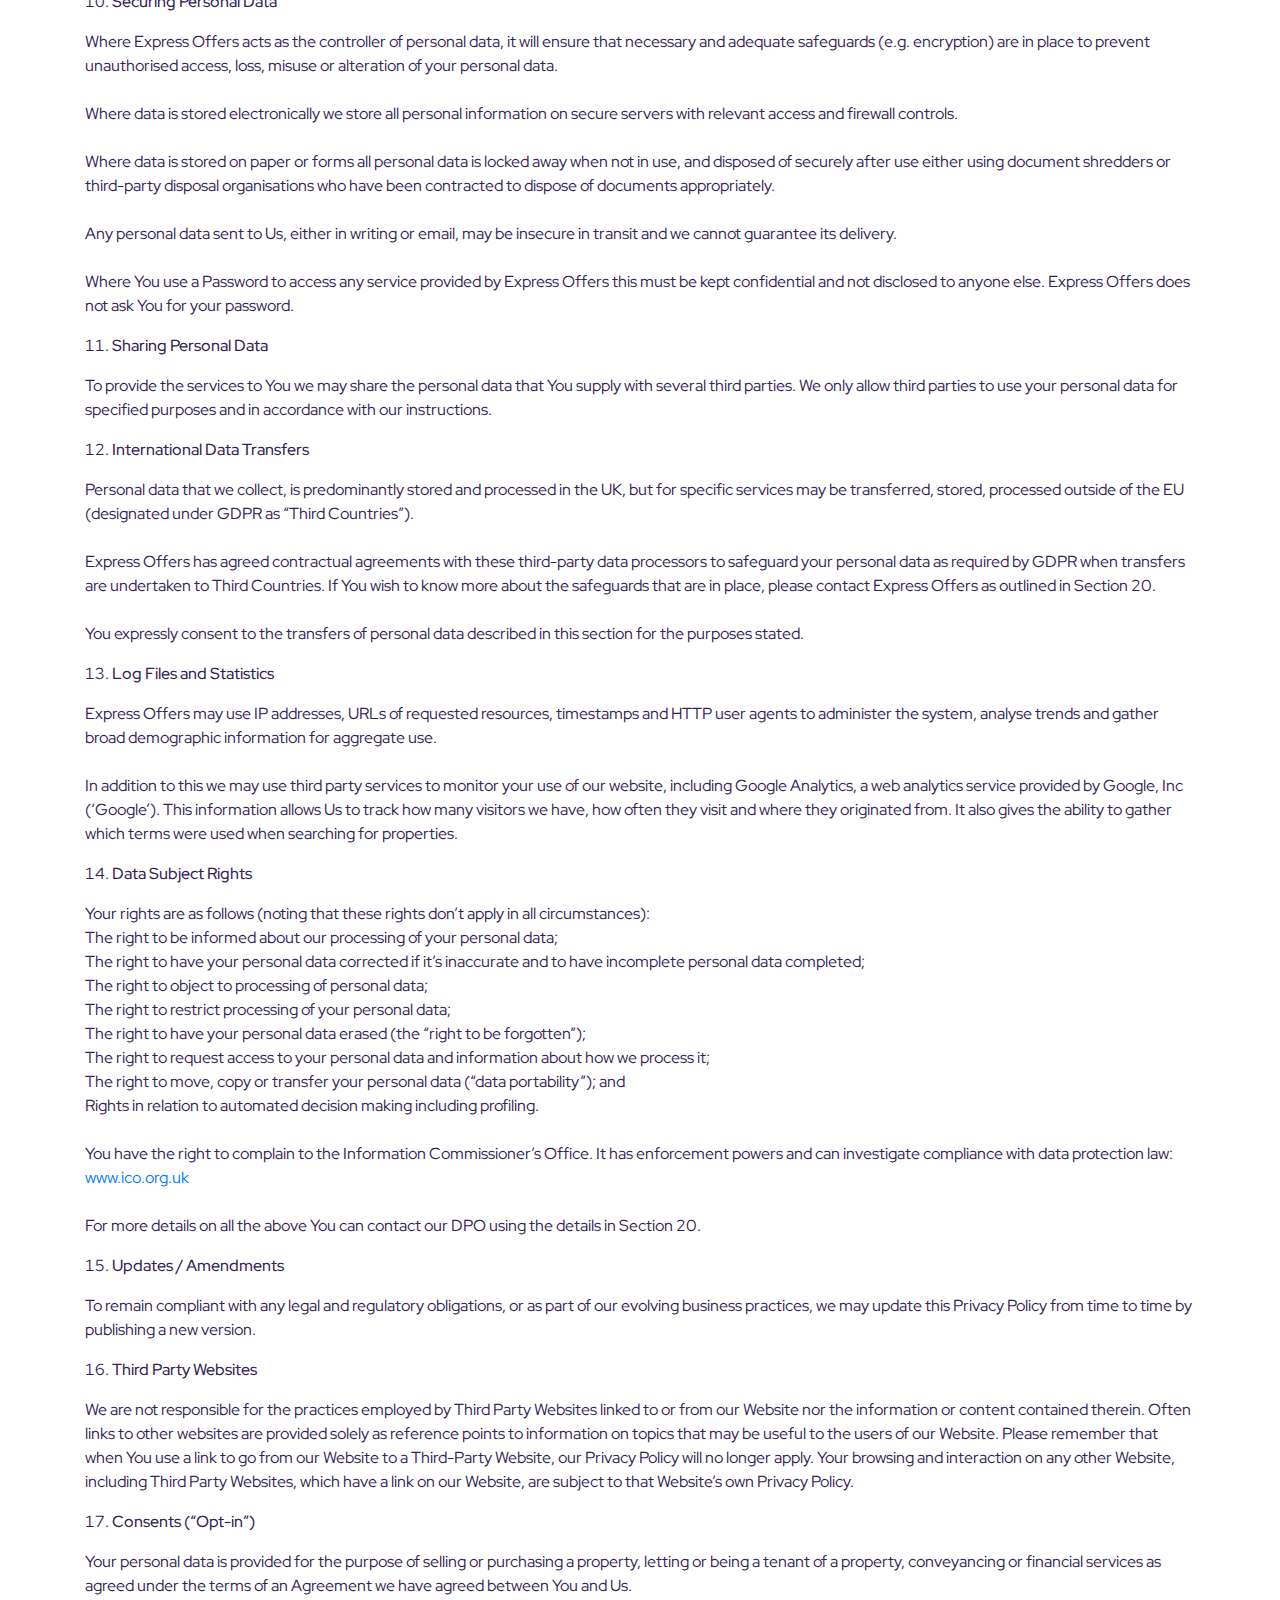
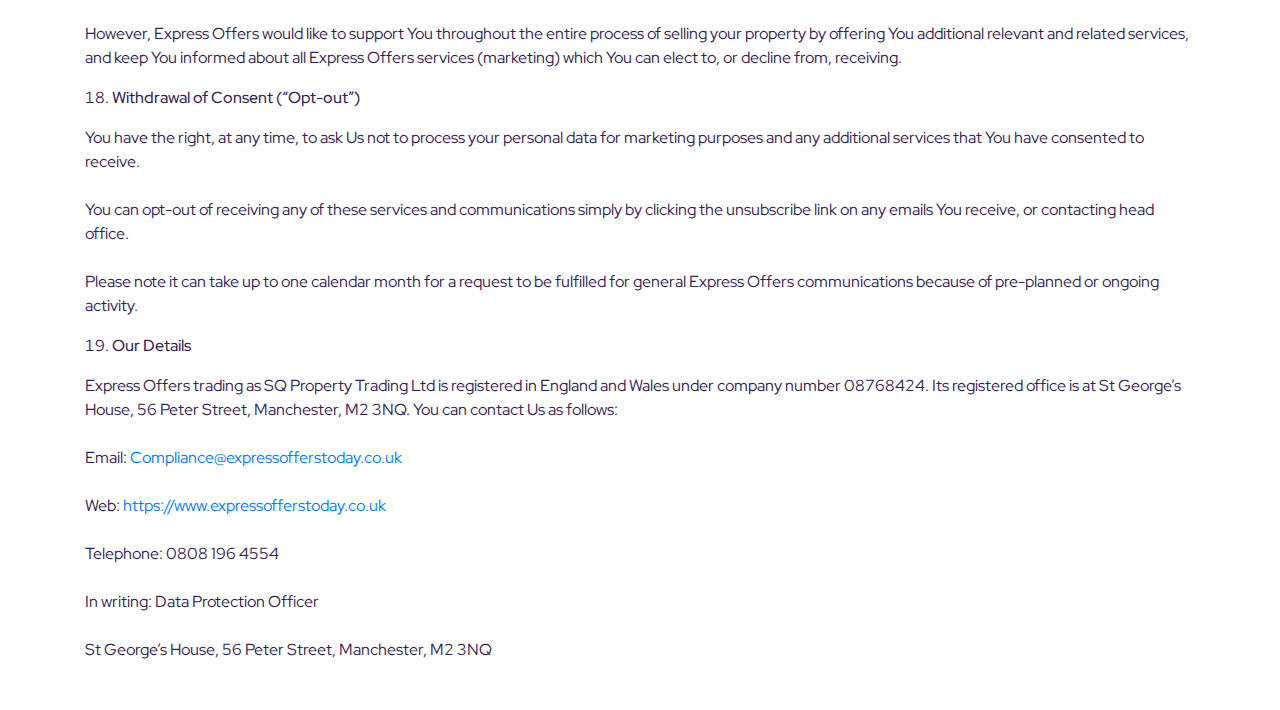
==== commit f1e69fcf: "Changes." ====
--- a/privacy.html
+++ b/privacy.html
@@ -38,7 +38,7 @@
                     <span class="navbar-toggler-icon"></span>
                 </button>
                 <div class="collapse navbar-collapse" id="navbarSupportedContent">
-                    <ul class="navbar-nav ml-auto">
+                    <ul class="navbar-nav m-auto">
                         <li class="nav-item active">
                             <a class="nav-link --fw-m --c-secondary" href="#">About us</a>
                         </li>
@@ -203,61 +203,72 @@
                     <tbody>
                         <tr>
                             <th scope="row" class="--fw-r --c-secondary">Contact </th>
-                            <td>Where You live and how to contact You.</td>
+                            <td class="--fw-r --c-secondary">Where You live and how to contact You.</td>
                         </tr>
                         <tr>
                             <th scope="row" class="--fw-r --c-secondary">Consent </th>
-                            <td>Any permissions, consent or preferences that You give Us, including how You would like
+                            <td class="--fw-r --c-secondary">Any permissions, consent or preferences that You give Us,
+                                including how You would like
                                 Us to contact You.
                             </td>
                         </tr>
                         <tr>
                             <th scope="row" class="--fw-r --c-secondary">Financial </th>
-                            <td colspan="2">Your financial position, status and history.</td>
+                            <td colspan="2" class="--fw-r --c-secondary">Your financial position, status and history.
+                            </td>
                         </tr>
                         <tr>
                             <th scope="row" class="--fw-r --c-secondary">Contractual </th>
-                            <td colspan="2">Details about the products and services we provide to You.</td>
+                            <td colspan="2" class="--fw-r --c-secondary">Details about the products and services we
+                                provide to You.</td>
                         </tr>
                         <tr>
                             <th scope="row" class="--fw-r --c-secondary">Behavioural </th>
-                            <td colspan="2">Details about how You use our products and services.</td>
+                            <td colspan="2" class="--fw-r --c-secondary">Details about how You use our products and
+                                services.</td>
                         </tr>
                         <tr>
                             <th scope="row" class="--fw-r --c-secondary">Communications </th>
-                            <td colspan="2">What we learn about You from conversations, emails and letters between Us.
+                            <td colspan="2" class="--fw-r --c-secondary">What we learn about You from conversations,
+                                emails and letters between Us.
                             </td>
                         </tr>
                         <tr>
                             <th scope="row" class="--fw-r --c-secondary">Social Relationships </th>
-                            <td colspan="2">Your Family, friends and other relationships.</td>
+                            <td colspan="2" class="--fw-r --c-secondary">Your Family, friends and other relationships.
+                            </td>
                         </tr>
                         <tr>
                             <th scope="row" class="--fw-r --c-secondary">Open Data and Public Records</th>
-                            <td colspan="2">Details about You that are in public records such as the Electoral Register
+                            <td colspan="2" class="--fw-r --c-secondary">Details about You that are in public records
+                                such as the Electoral Register
                                 and information about You that is openly available on the internet.
                             </td>
                         </tr>
                         <tr>
                             <th scope="row" class="--fw-r --c-secondary">Usage Data </th>
-                            <td colspan="2">Other data about how You use our products and services.</td>
+                            <td colspan="2" class="--fw-r --c-secondary">Other data about how You use our products and
+                                services.</td>
                         </tr>
                         <tr>
                             <th scope="row" class="--fw-r --c-secondary">Documentary Data.</th>
-                            <td colspan="2">Details about You that are stored in documents in different formats,
+                            <td colspan="2" class="--fw-r --c-secondary">Details about You that are stored in documents
+                                in different formats,
                                 including copies. This could include things like your passport, drivers licence, birth
                                 certificate or utility bill
                             </td>
                         </tr>
                         <tr>
                             <th scope="row" class="--fw-r --c-secondary">Socio-demographic </th>
-                            <td colspan="2">This includes details about your work or profession, nationality, education
+                            <td colspan="2" class="--fw-r --c-secondary">This includes details about your work or
+                                profession, nationality, education
                                 and where You fit into general social or income groups.
                             </td>
                         </tr>
                         <tr>
                             <th scope="row" class="--fw-r --c-secondary">National Identifier </th>
-                            <td colspan="2">A number or code given to You by a government to identify who You are, such
+                            <td colspan="2" class="--fw-r --c-secondary">A number or code given to You by a government
+                                to identify who You are, such
                                 as a National Insurance number or Passport Number.
                             </td>
                         </tr>
@@ -282,7 +293,7 @@
 
                     <li>
                         Information that You provide to Us for the purpose of subscribing to our marketing
-                    communications.
+                        communications.
                     </li>
 
                     <li>
@@ -297,16 +308,12 @@
                         well as for fraud and crime prevention and detection purposes.
                     </li>
                     <li>
-                        Information related to the security and access of our systems and applications. 
+                        Information related to the security and access of our systems and applications.
                     </li>
                     <li>
                         Information to help Us comply with our legal and regulatory obligations, including reporting
-                    to and being audited by regulators and external auditors.
-                    </li>
-                </ol>
-                </p>
-                <p class="--fs-16 ">
-                <ol class="p-0">
+                        to and being audited by regulators and external auditors.
+                    </li>
                     <li>
                         Information to help Us comply with court orders and to exercise and defend our legal rights.
                     </li>
@@ -348,30 +355,33 @@
                     <li>
                         Supply You with our products and services.
                     </li>
+                    <li>
+                        Use tracing services to obtain onward contact details and collect any unpaid debts for any
+                        default by You.
+                    </li>
+                    <li>
+                        Ensure appropriate access to systems and applications.
+                    </li>
+                    <li>
+                        Comply with our legal and regulatory obligations.
+                    </li>
+
                 </ol>
                 </p>
-                <p class="--fs-16 ">
-                    vii. Use tracing services to obtain onward contact details and collect any unpaid debts for any
-                    default by You. <br> <br>
-                    viii. Ensure appropriate access to systems and applications.
-                <ol class="p-0">
-                    <li>
-                        Comply with our legal and regulatory obligations.
-                    </li>
-                    <li>
-                        Fraud Prevention Agencies (FPAs)
-                    </li>
-                </ol>
-                </p>
-                <p class="--fs-16 ">
-                    We may need to confirm your identity before we provide products or services to You or your business.
-                    Once You have become a customer of ours, we will also share your personal information as needed to
-                    help detect fraud and money-laundering risks. We use Fraud Prevention Agencies to help Us with this.
-                    <br> <br>
-                    Both we and fraud prevention agencies can only use your personal information if we have a proper
-                    reason to do so. It must be needed for either of Us to obey the law, or for a ‘legitimate interest’.
-                </p>
-            </div>
+            </div>
+
+            <li>
+                <p class="--fs-16 --fw-m">Fraud Prevention Agencies (FPAs)</p>
+            </li>
+            <p class="--fs-16 ">
+                We may need to confirm your identity before we provide products or services to You or your business.
+                Once You have become a customer of ours, we will also share your personal information as needed to
+                help detect fraud and money-laundering risks. We use Fraud Prevention Agencies to help Us with this.
+                <br> <br>
+                Both we and fraud prevention agencies can only use your personal information if we have a proper
+                reason to do so. It must be needed for either of Us to obey the law, or for a ‘legitimate interest’.
+            </p>
+
             <li>
                 <p class="--fs-16 --fw-m">Disclosing Personal Data</p>
             </li>
@@ -387,13 +397,13 @@
                     <li>
                         To third parties who process personal data on our behalf.
                     </li>
-                </ol>
-                </p>
-                <p class="--fs-16 ">
-                    iii. To third parties’ who process personal data on their own behalf but provide Us, or You, with a
-                    service on behalf of Us. <br> <br>
-                    viii. Ensure appropriate access to systems and applications.
-                <ol class="p-0">
+                    <li>
+                        To third parties’ who process personal data on their own behalf but provide Us, or You, with a
+                        service on behalf of Us.
+                    </li>
+                    <li>
+                        Ensure appropriate access to systems and applications.
+                    </li>
                     <li>
                         To third parties’ with whom information is shared for anti-money laundering checks, credit risk
                         reduction, debt collection and other fraud and crime prevention purposes.
@@ -406,20 +416,21 @@
                         To any central or local government department and other statutory or public bodies, such as
                         HMRC.
                     </li>
+                    <li>
+                        If the law or a public authority says we must share the personal data;
+                    </li>
+                    <li>
+                        If we need to share personal data in order to establish, exercise or defend our legal rights
+                        (this includes providing personal data to others for the purposes of preventing fraud or
+                        reducing
+                        credit risk);
+                    </li>
+                    <li>
+                        To any other successors in title to our business(es);
+                    </li>
                 </ol>
                 </p>
-                <p class="--fs-16 ">
-                    vii. If the law or a public authority says we must share the personal data;
-                    <br> <br>
-                    viii. If we need to share personal data in order to establish, exercise or defend our legal rights
-                    (this includes providing personal data to others for the purposes of preventing fraud or reducing
-                    credit risk);
-                <ol class="p-0">
-                    <li>
-                        To any other successors in title to our business(es);
-                    </li>
-                </ol>
-                </p>
+
                 <p>
                     We do not sell, rent or trade any of your personal data. <br> <br>
                     We will not, without your consent, disclose or supply your personal data to any third party for the
@@ -527,6 +538,16 @@
             </li>
             <div>
                 <p class="--fs-16 ">
+                    To remain compliant with any legal and regulatory obligations, or as part of our evolving business
+                    practices, we may update this Privacy Policy from time to time by publishing a new version.
+                </p>
+            </div>
+
+            <li>
+                <p class="--fs-16 --fw-m">Third Party Websites</p>
+            </li>
+            <div>
+                <p class="--fs-16 ">
                     We are not responsible for the practices employed by Third Party Websites linked to or from our
                     Website nor the information or content contained therein. Often links to other websites are provided
                     solely as reference points to information on topics that may be useful to the users of our Website.
@@ -536,6 +557,7 @@
                     Policy.
                 </p>
             </div>
+
             <li>
                 <p class="--fs-16 --fw-m">Consents (“Opt-in”)</p>
             </li>
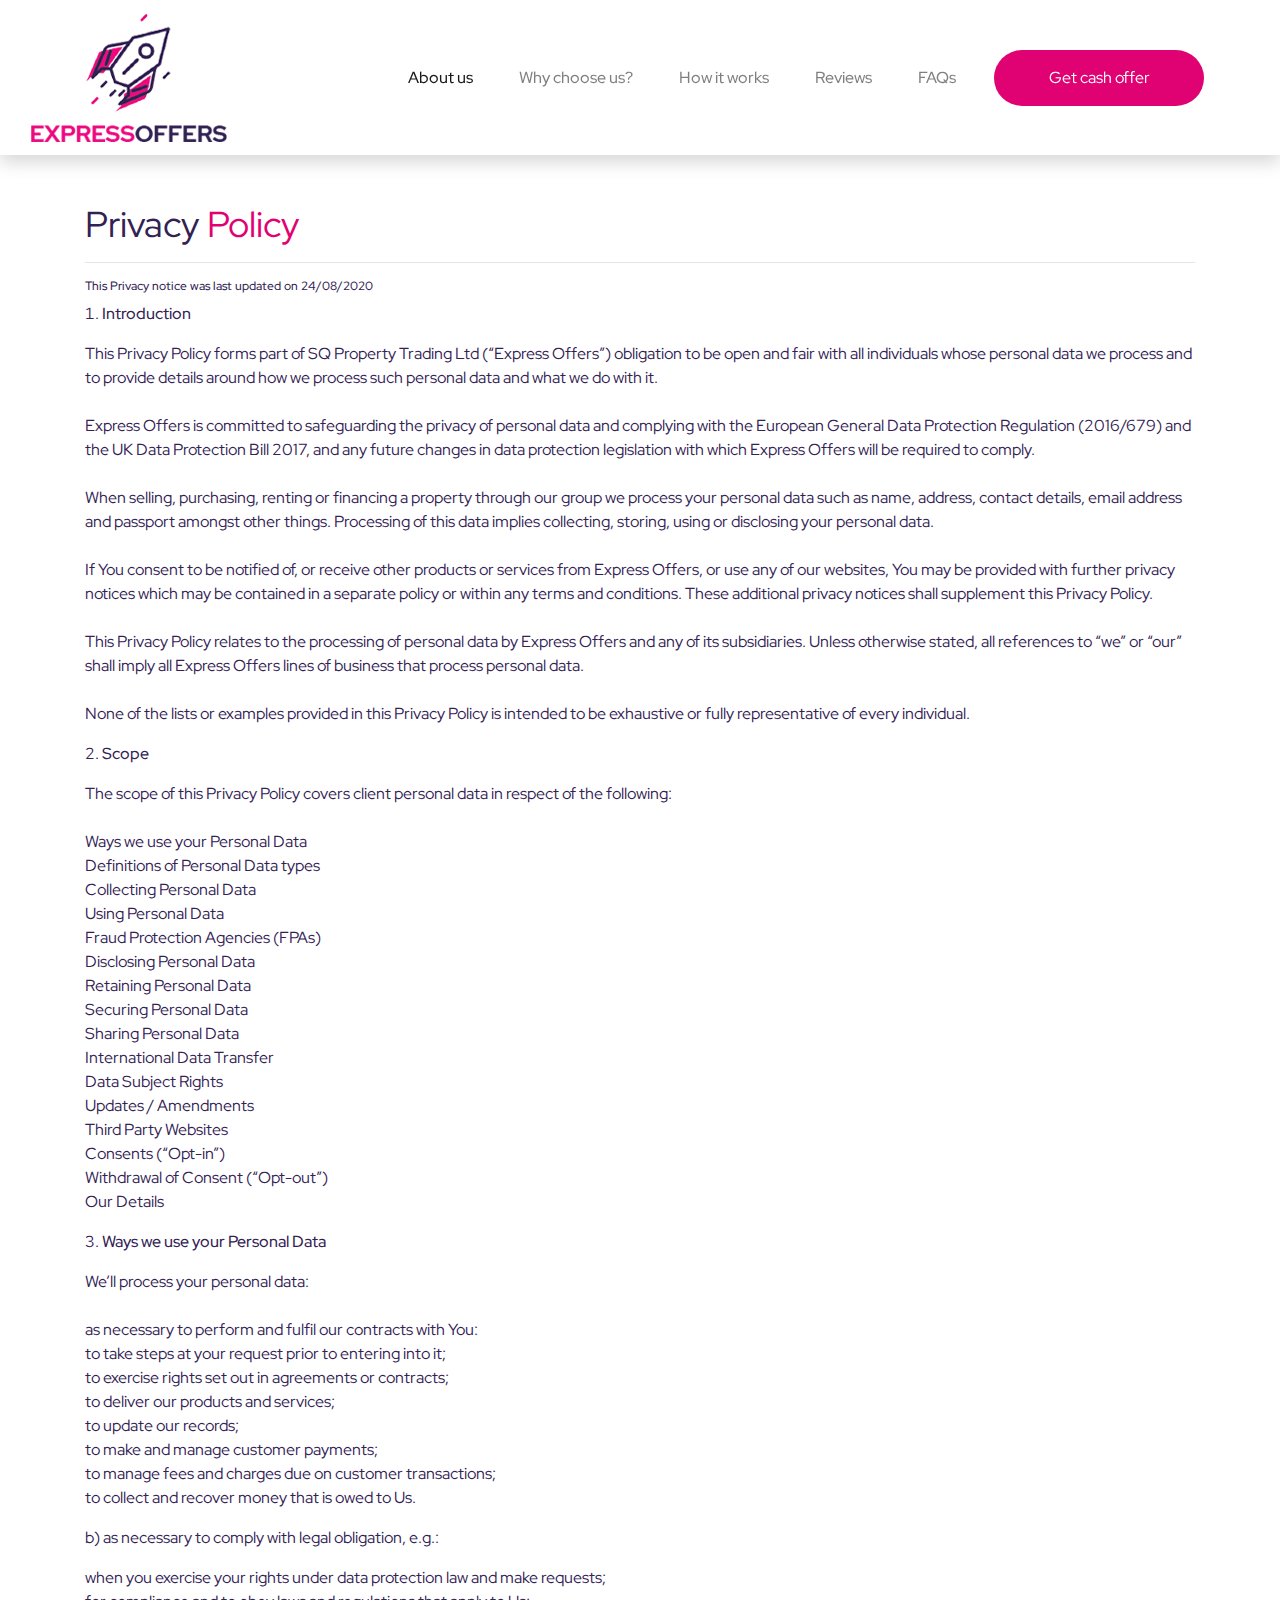
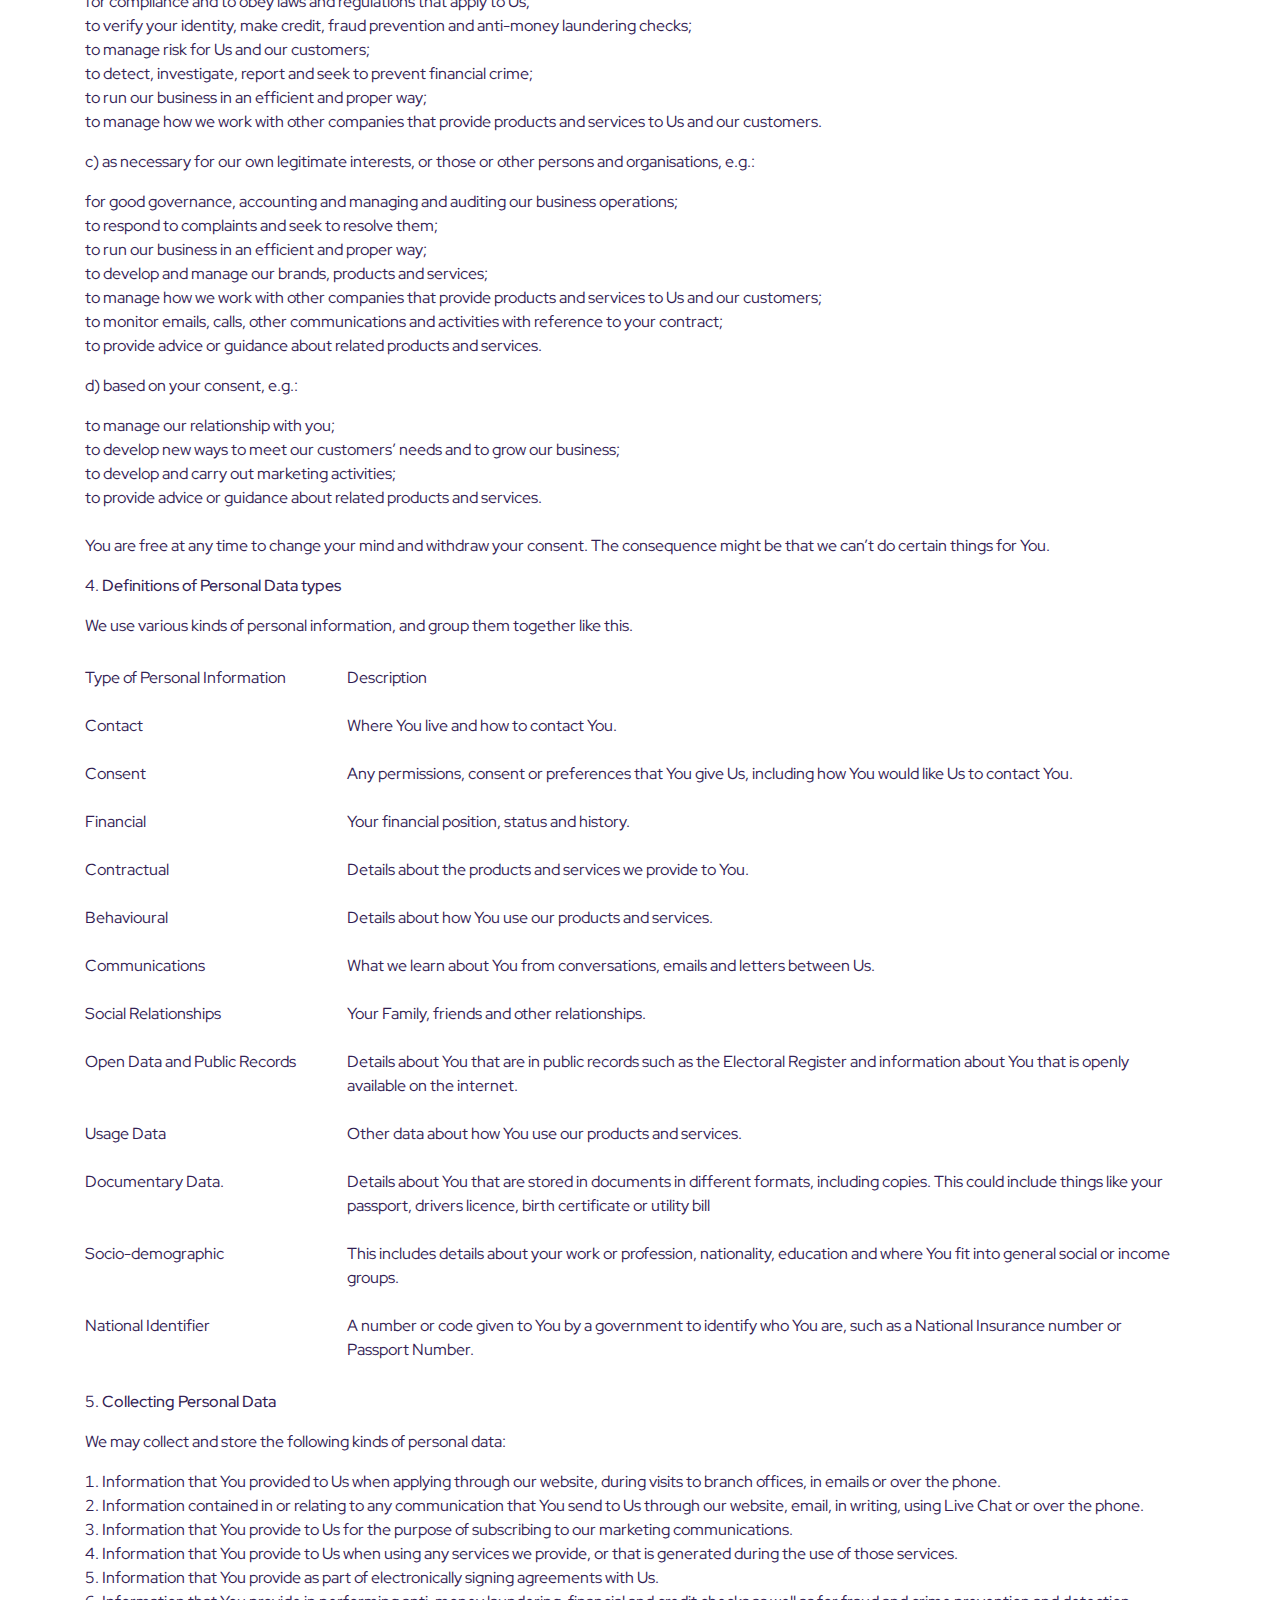
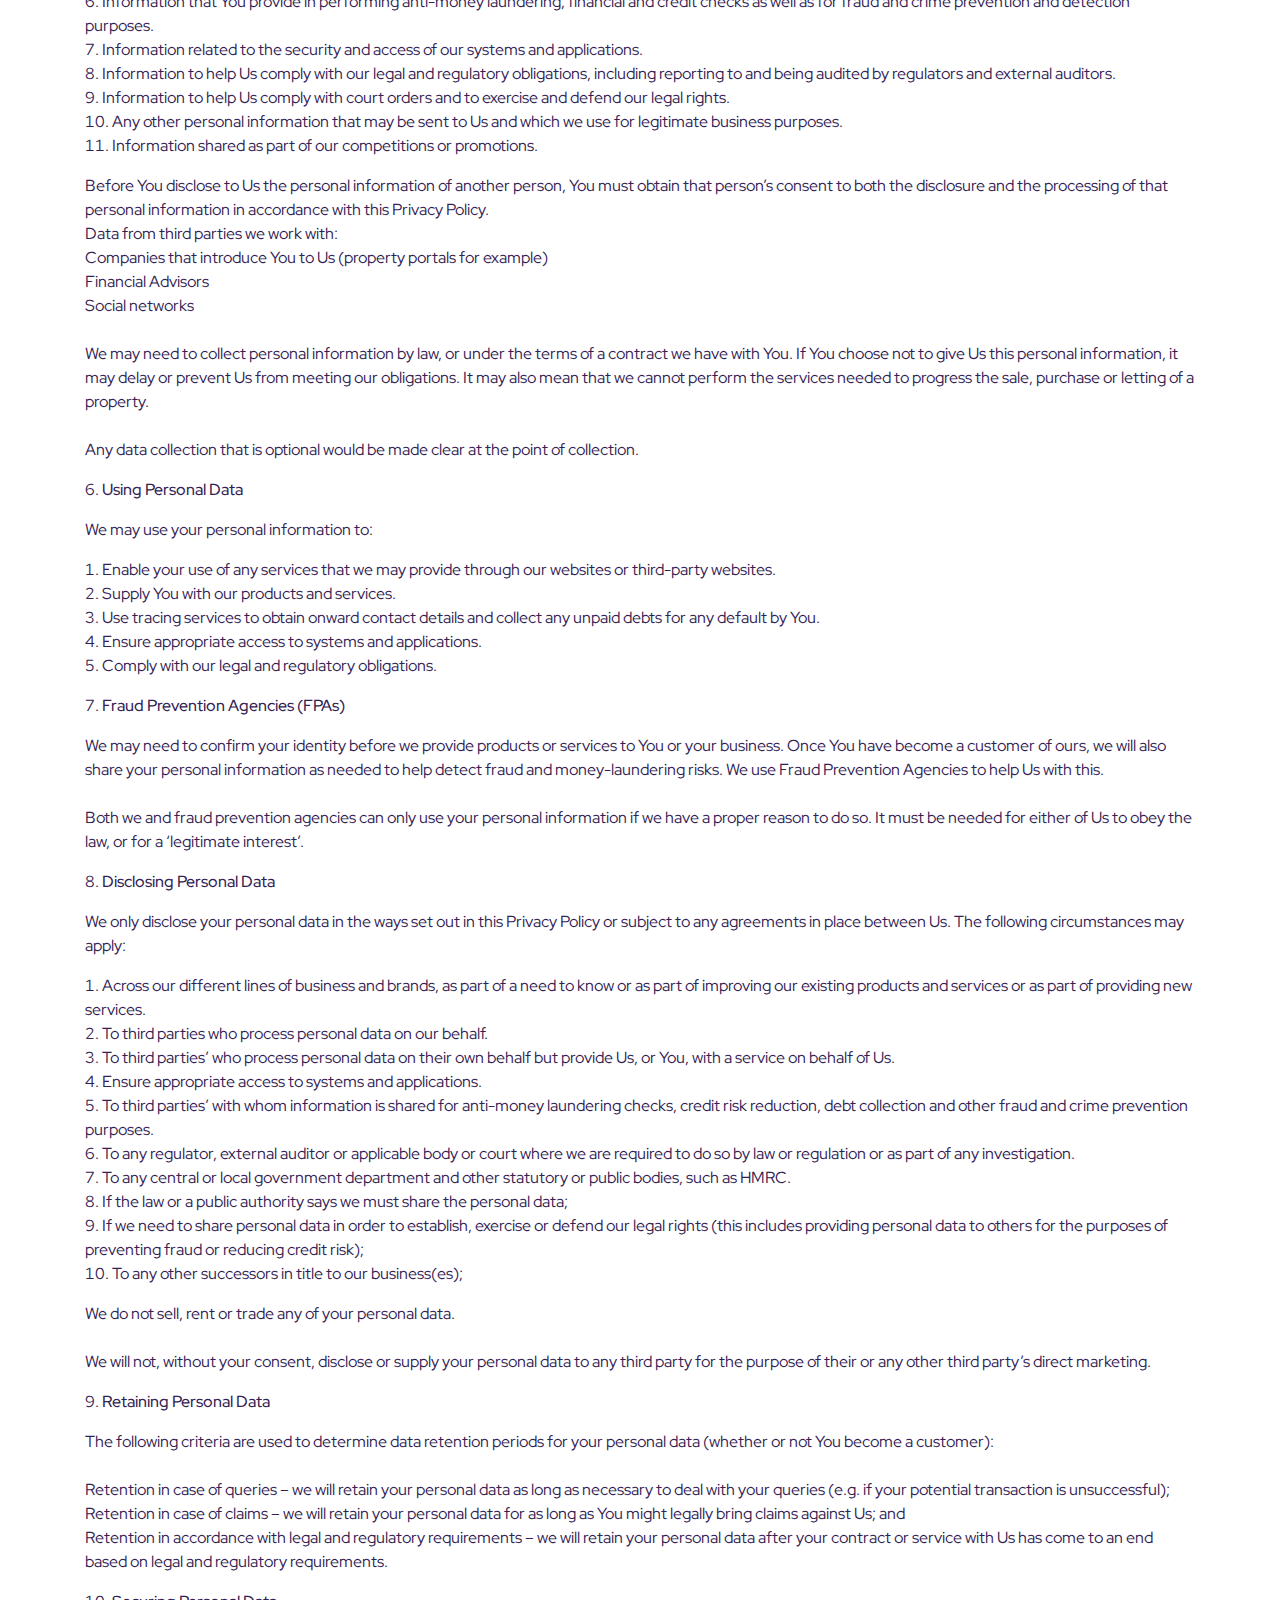
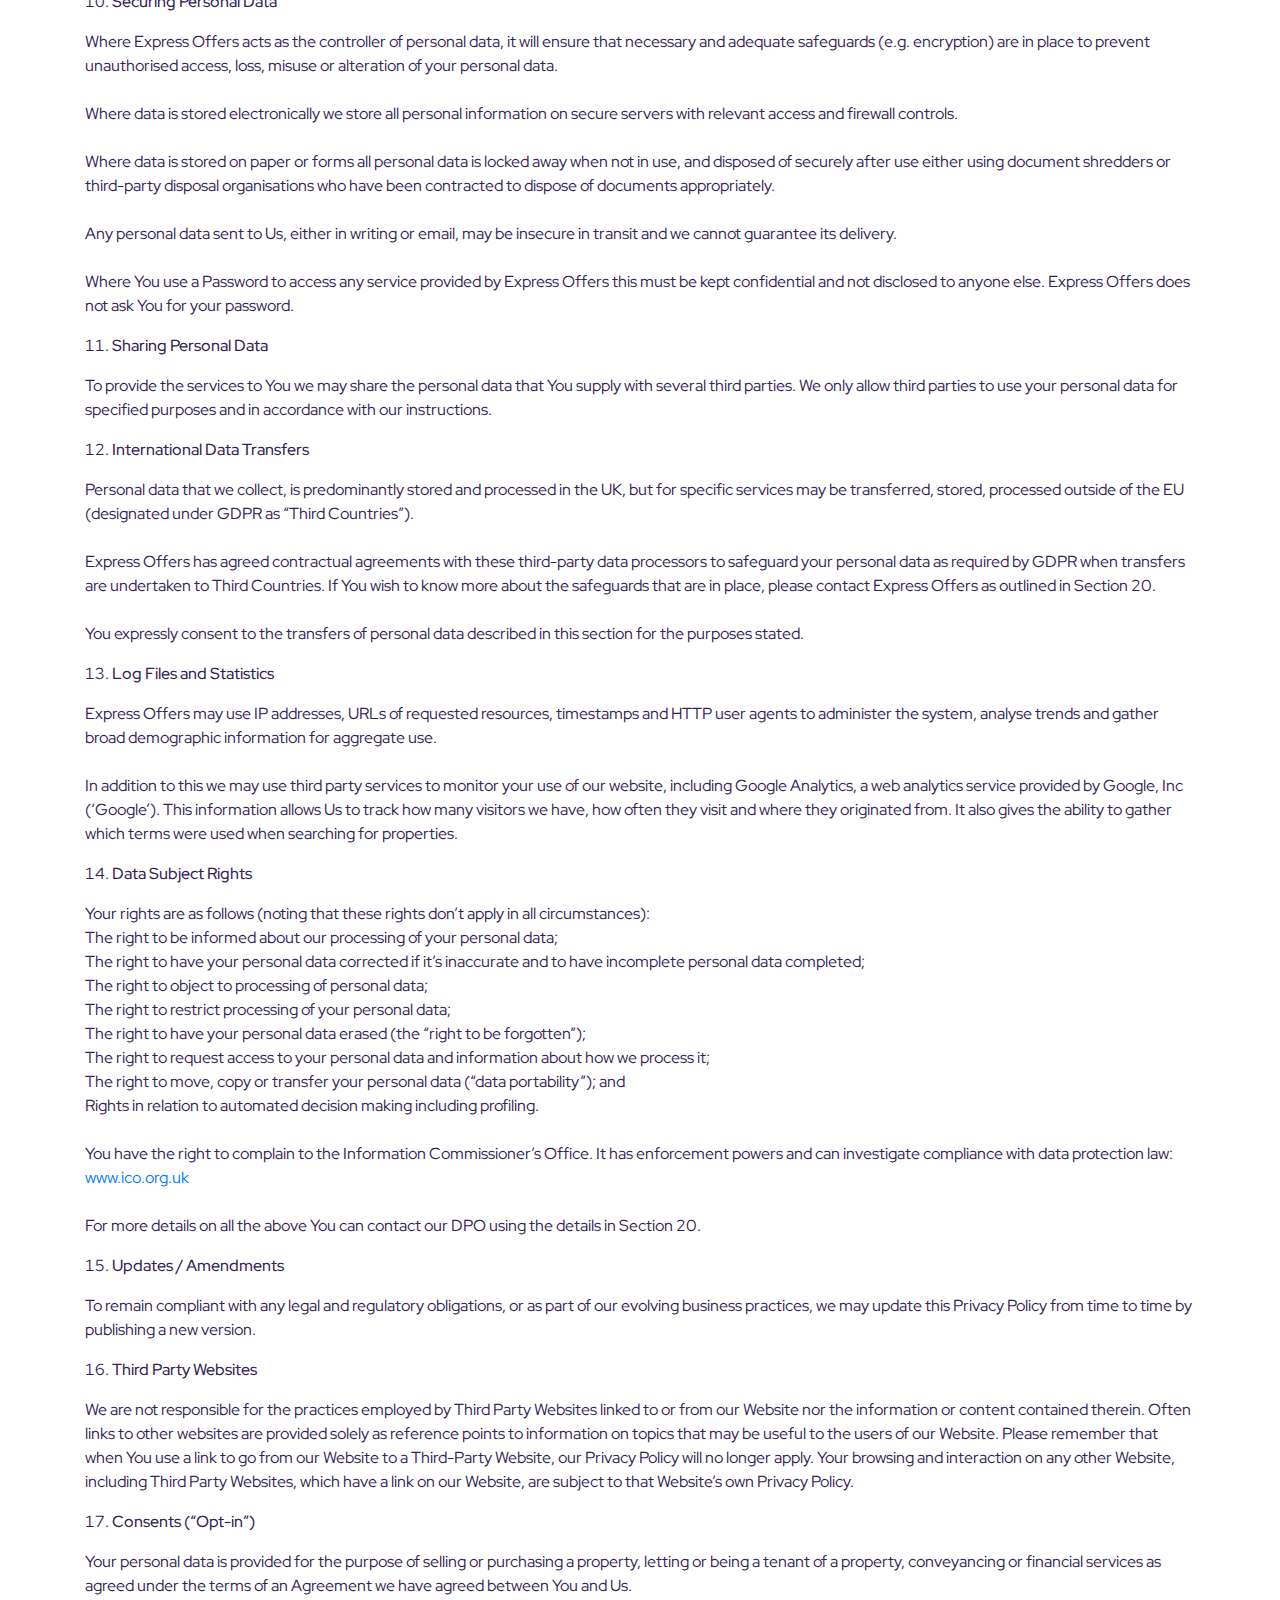
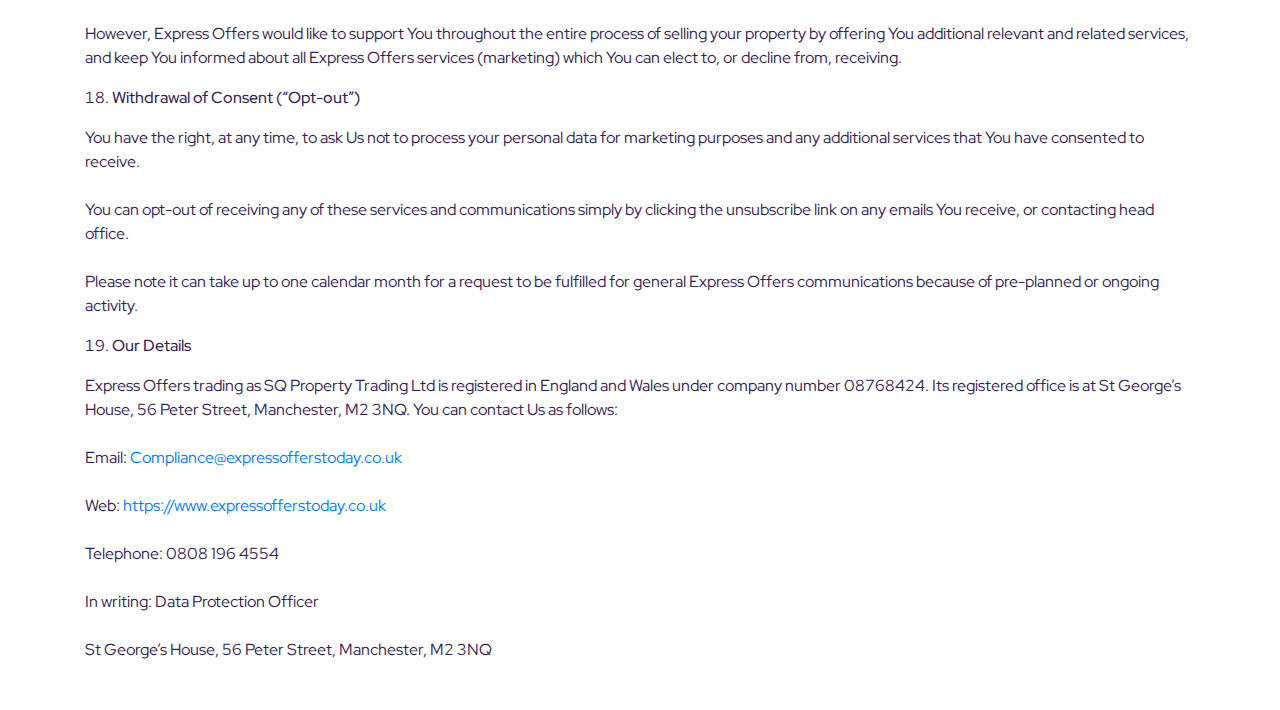
==== commit 3e274a1b: "Changes." ====
--- a/privacy.html
+++ b/privacy.html
@@ -38,7 +38,7 @@
                     <span class="navbar-toggler-icon"></span>
                 </button>
                 <div class="collapse navbar-collapse" id="navbarSupportedContent">
-                    <ul class="navbar-nav m-auto">
+                    <ul class="navbar-nav ml-auto">
                         <li class="nav-item active">
                             <a class="nav-link --fw-m --c-secondary" href="#">About us</a>
                         </li>
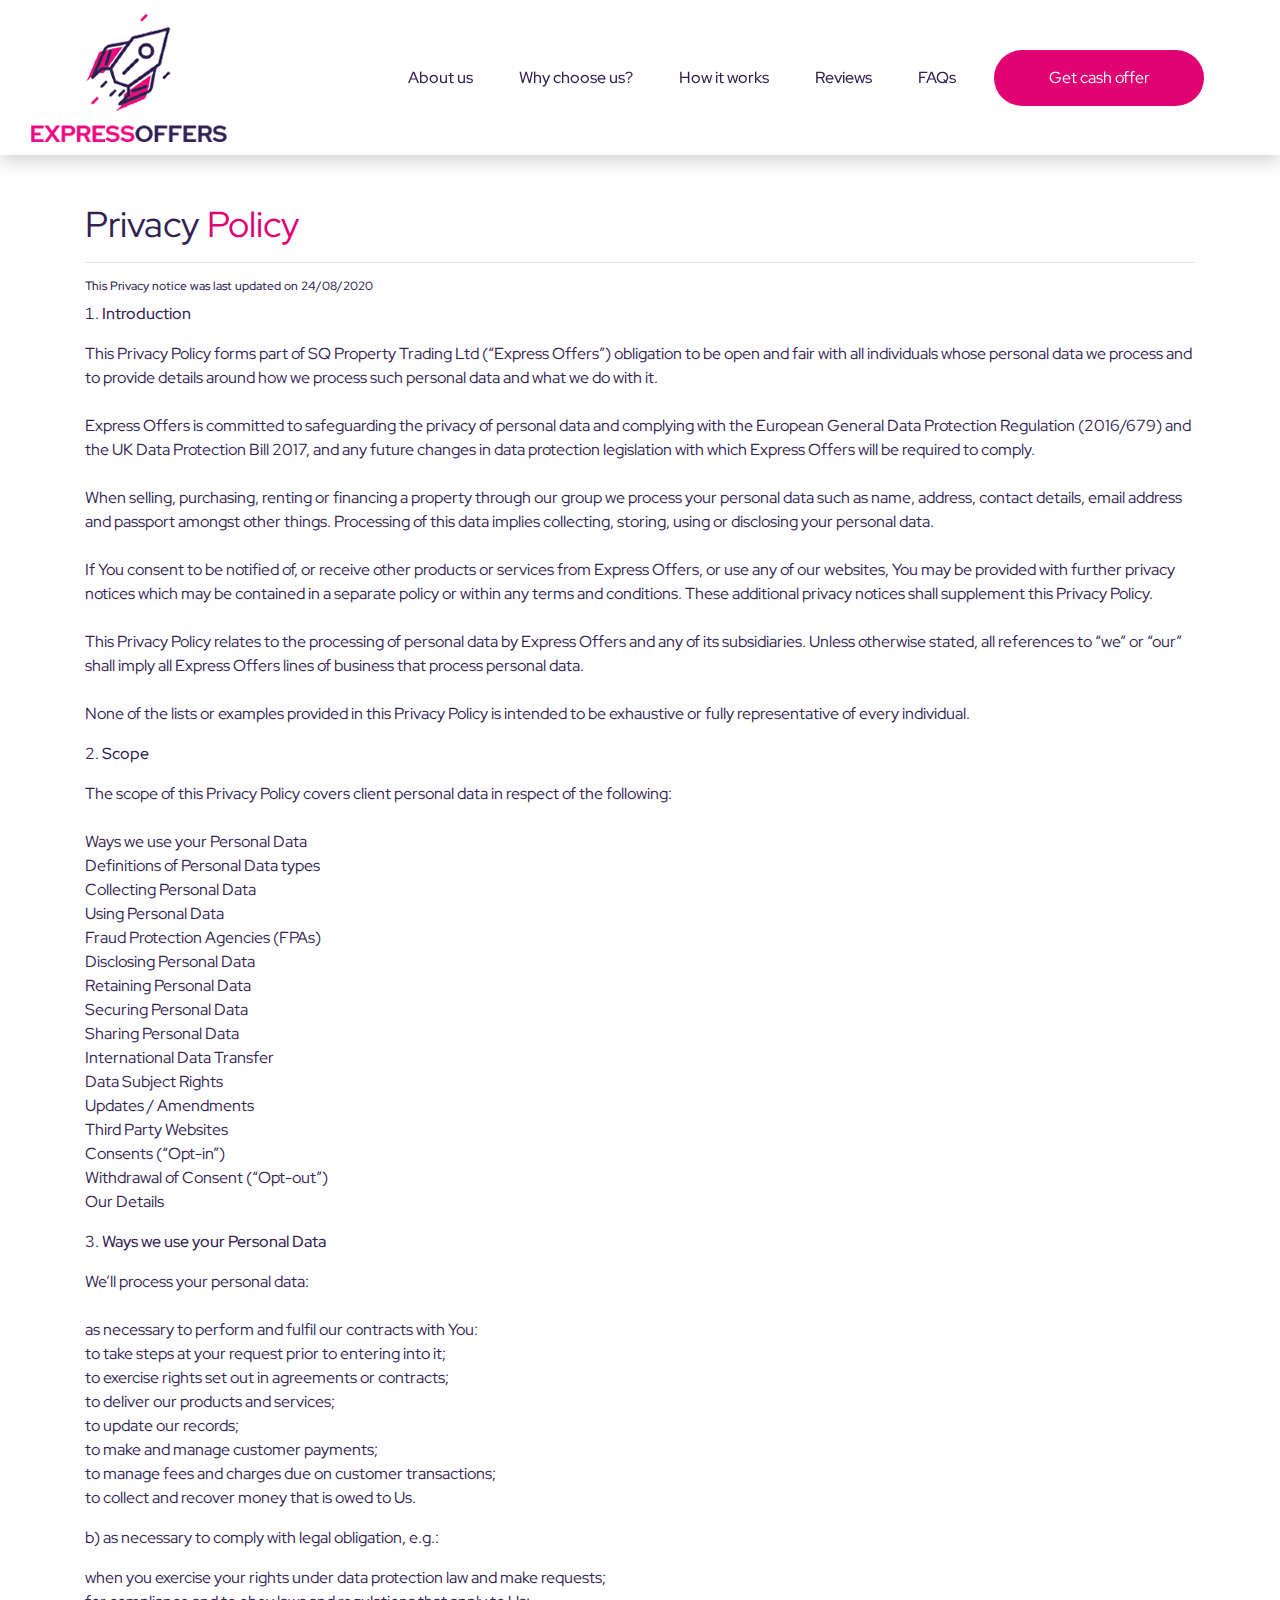
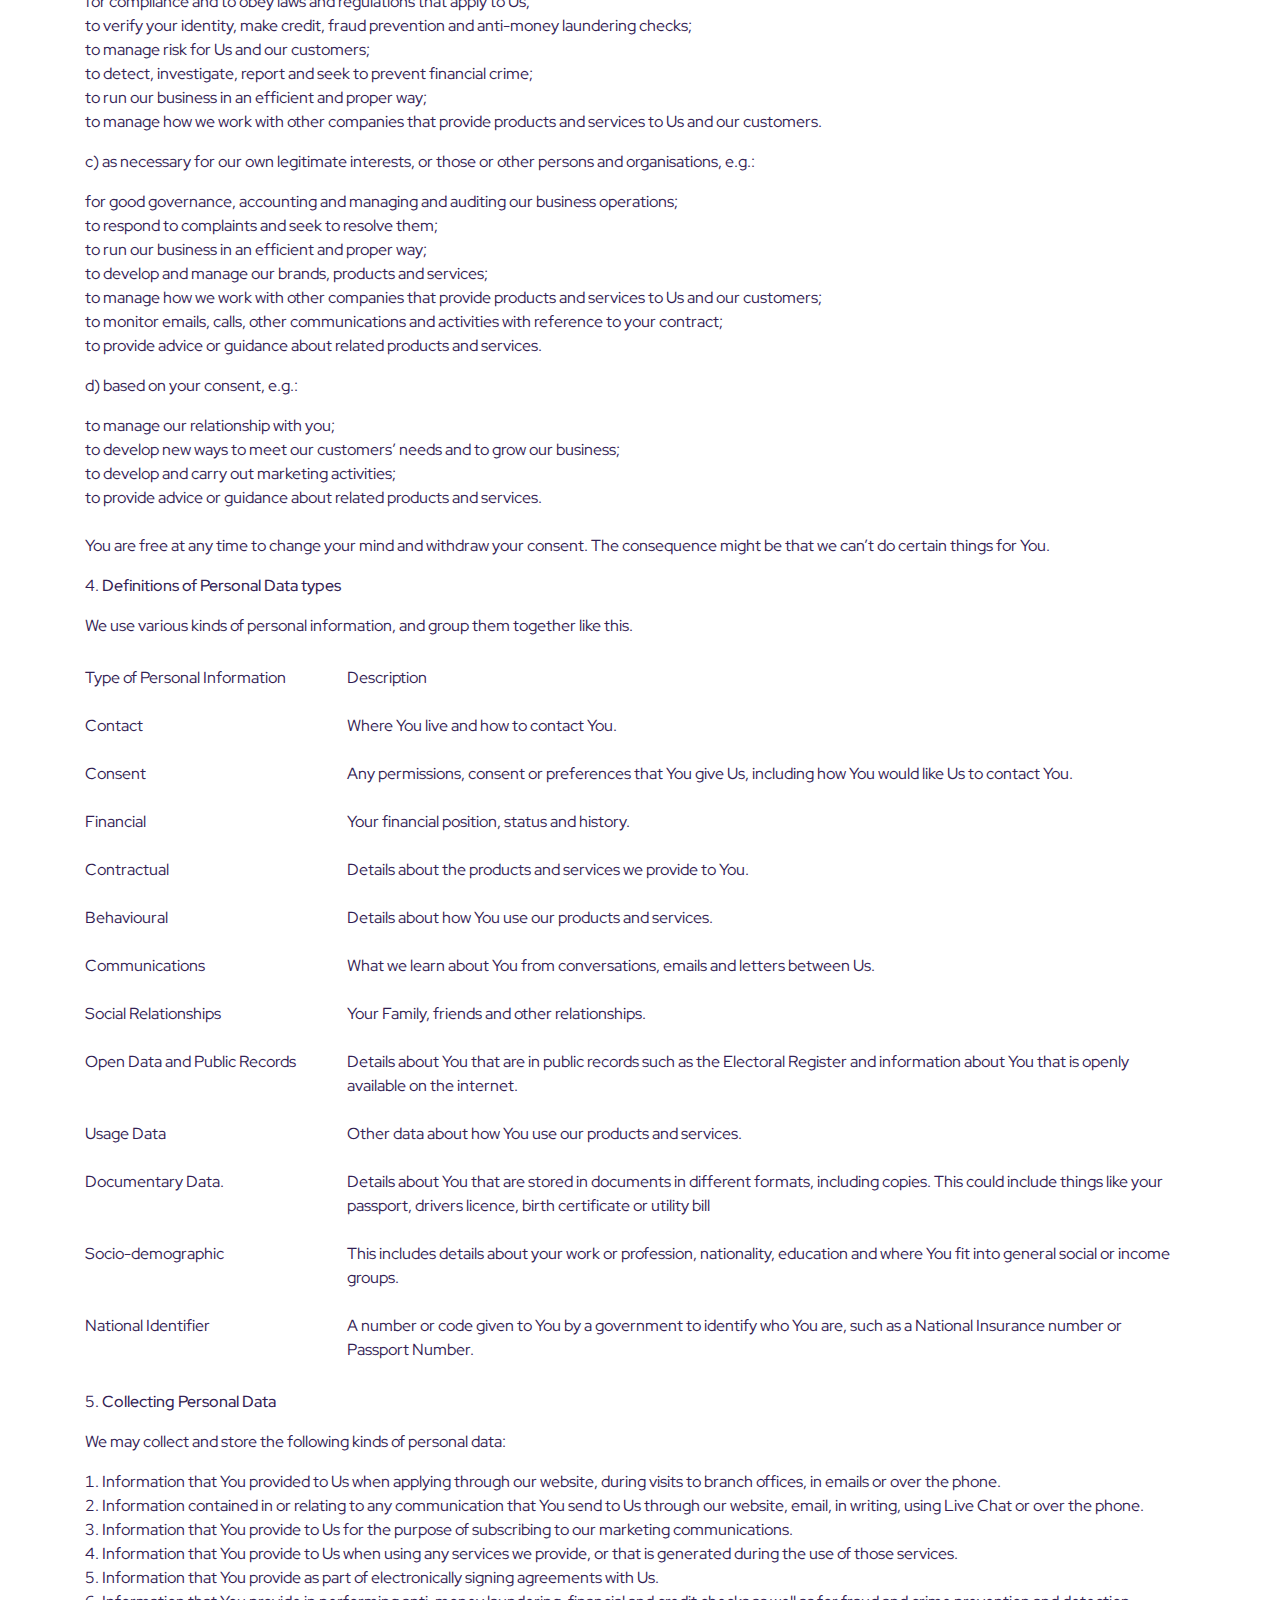
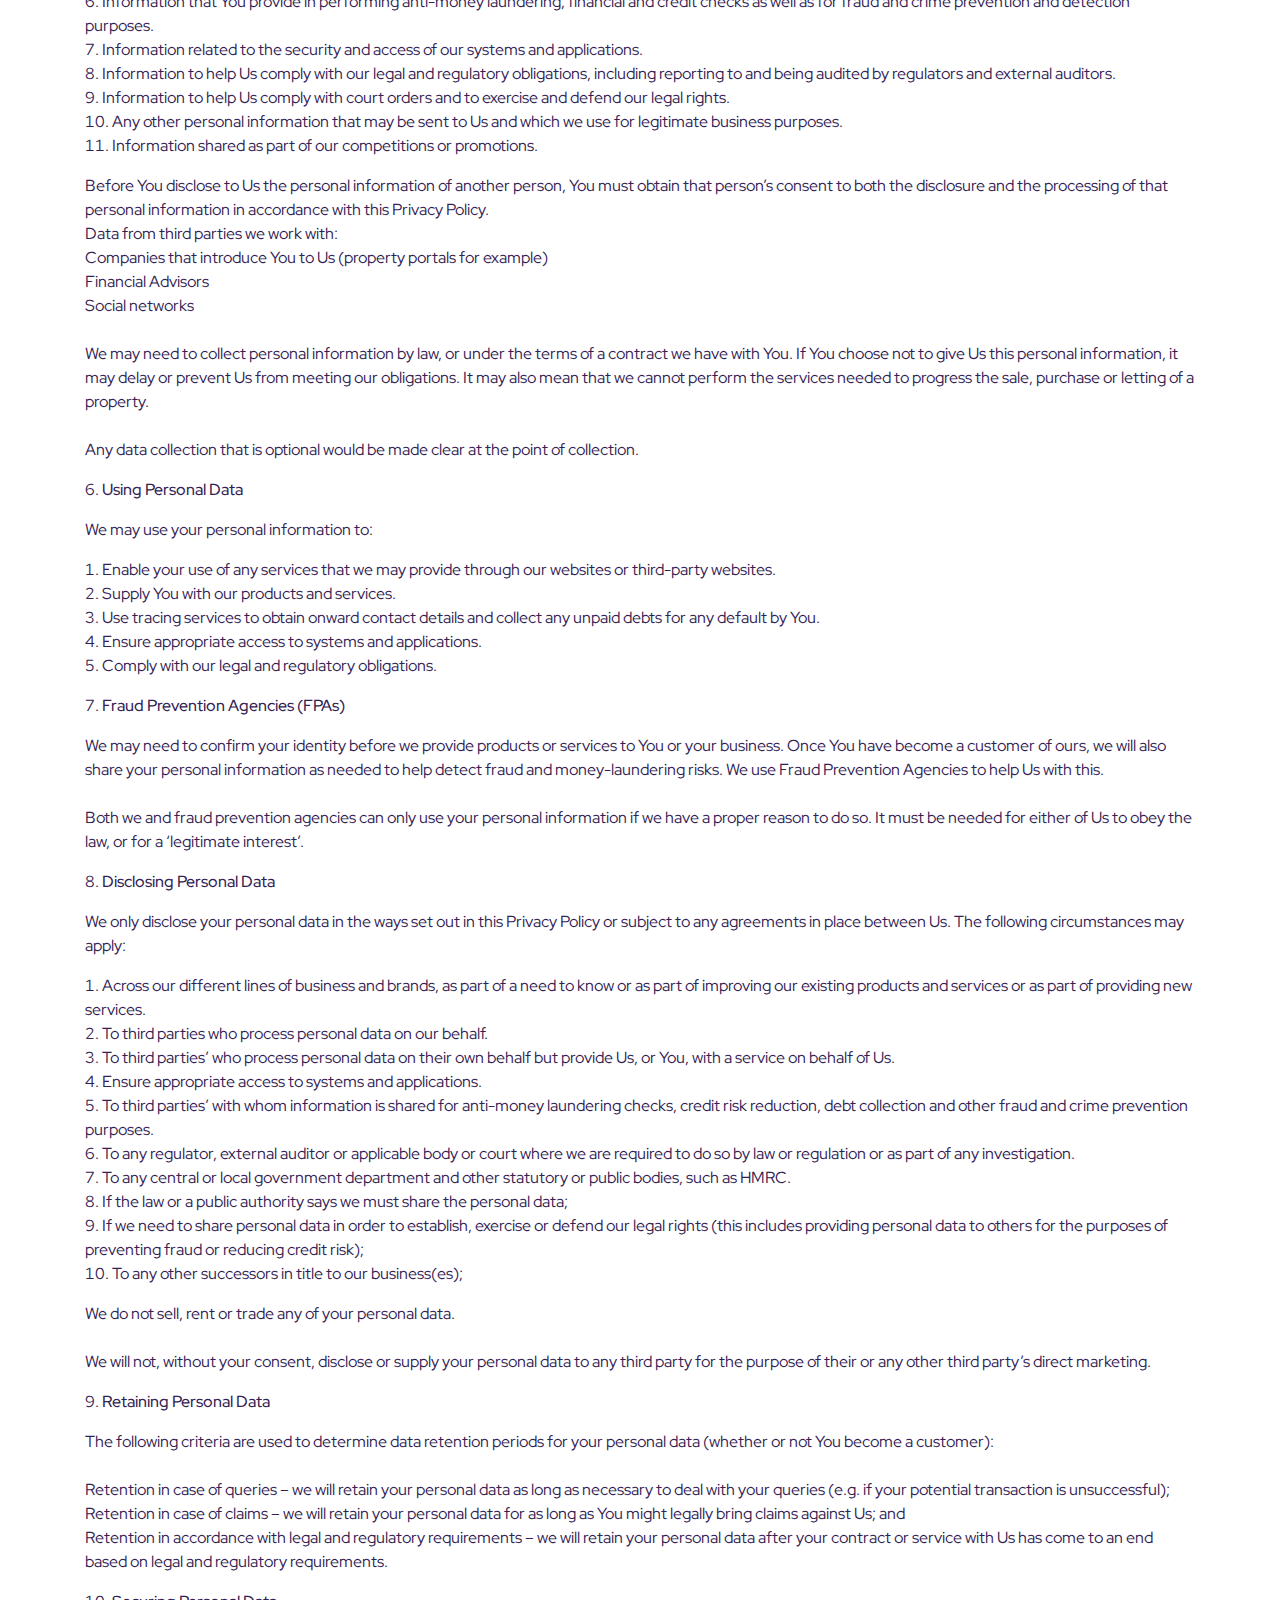
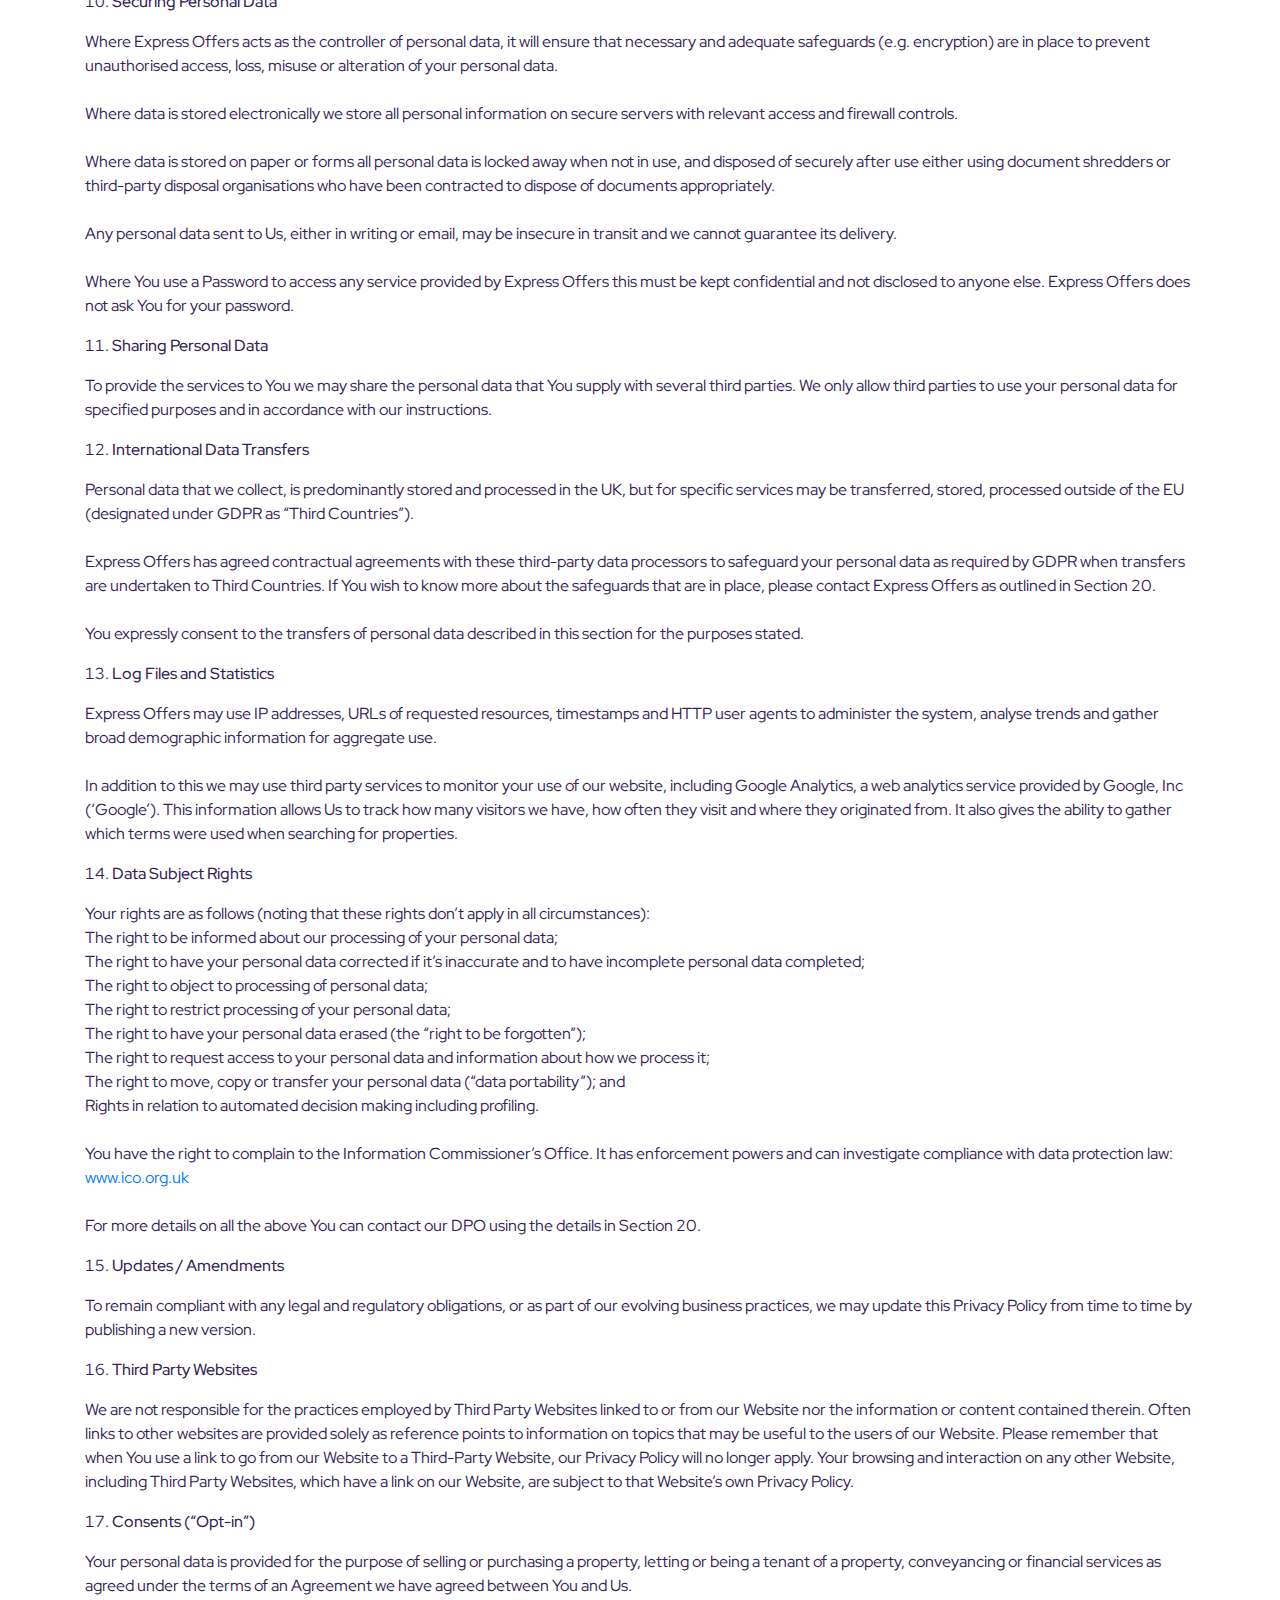
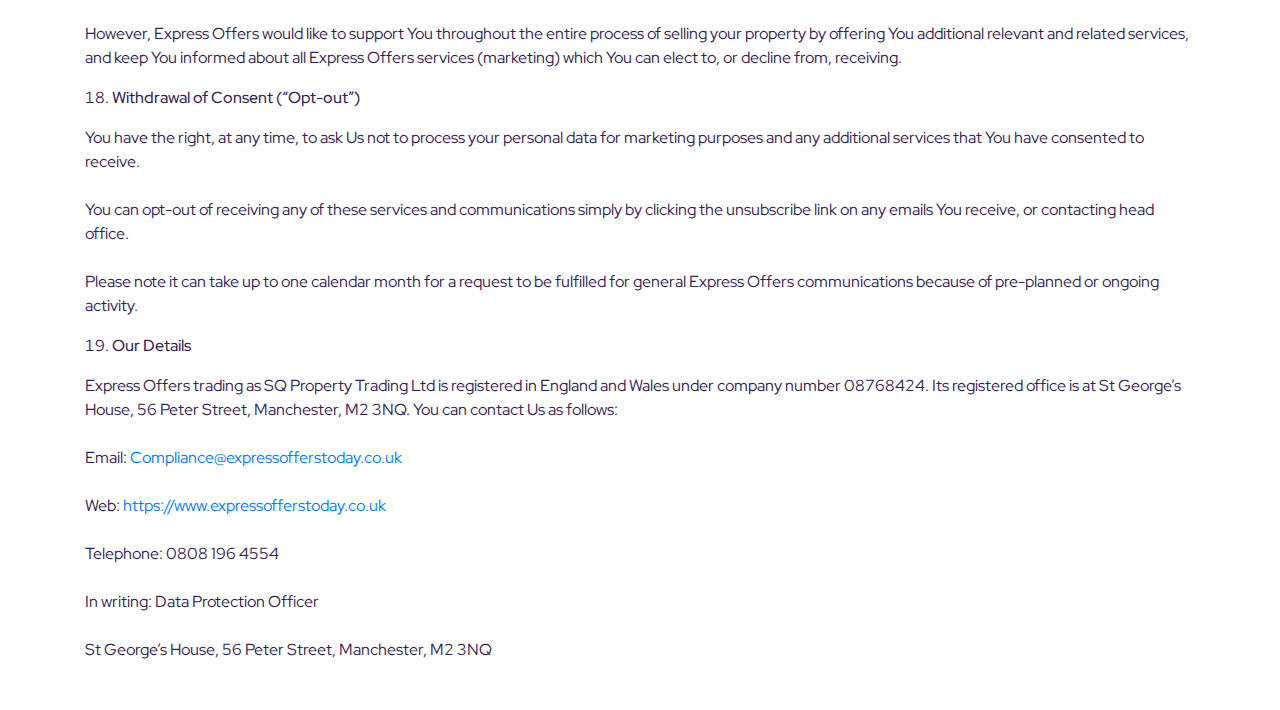
==== commit 016b4ae4: "Changes." ====
--- a/privacy.html
+++ b/privacy.html
@@ -25,11 +25,11 @@
                 <a class="navbar-brand" href="index.html"><img src="img/logo.png" alt=""></a>
                 <div class="d-none information-top">
                     <div class="d-flex flex-column">
-                        <p class="--fs-24 m-0">Get your cash offer today</p>
+                        <p class="--fs-24 m-0 --c-secondary">Get your cash offer today</p>
                         <p class="m-0"><span class="--c-primary --fw-m --fs-30">0808 196 4554</span>
-                            <span class="--fs-16 --fw-b">(Freephone)</span>
+                            <span class="--fs-16 --fw-b --c-secondary">(Freephone)</span>
                         </p>
-                        <p class="--fs-18 m-0">Lines open 24 hours a day, 7 days a week</p>
+                        <p class="--fs-18 m-0 --c-secondary">Lines open 24 hours a day, 7 days a week</p>
                     </div>
                 </div>
                 <button class="navbar-toggler" type="button" data-toggle="collapse"
@@ -58,14 +58,13 @@
                             <a class="btn --custom-button" href="#">Get cash offer</a>
                         </li>
                         <li class="nav-item">
-                            <div class="information">
-                                <p class="--fs-24 m-0">Get your cash offer today</p>
-                                <p class="m-0"><span class="--c-primary --fw-m --fs-30">0808 196 4554</span>
-                                    <span class="--fs-16 --fw-b">(Freephone)</span>
-                                </p>
-                                <p class="--fs-18 m-0">Lines open 24 hours a day, 7 days a week</p>
-                            </div>
-                        </li>
+							<div class="information">
+								<p class="--fs-24 m-0 --c-secondary">Get your cash offer today</p>
+								<p class="m-0"><span class="--c-primary --fw-m --fs-30">0808 196 4554</span>
+									<span class="--fs-16 --fw-b --c-secondary">(Freephone)</span></p>
+								<p class="--fs-18 m-0 --c-secondary">Lines open 24 hours a day, 7 days a week</p>
+							</div>
+						</li>
                     </ul>
                 </div>
             </div>
--- a/css/style.css
+++ b/css/style.css
@@ -53,15 +53,15 @@
 }
 
 .--c-primary {
-  color: var(--primary);
+  color: var(--primary) !important;
 }
 
 .--c-secondary {
-  color: var(--secondary);
+  color: var(--secondary) !important;
 }
 
 .--c-white {
-  color: var(--white);
+  color: var(--white) !important;
 }
 
 .--fw-r {
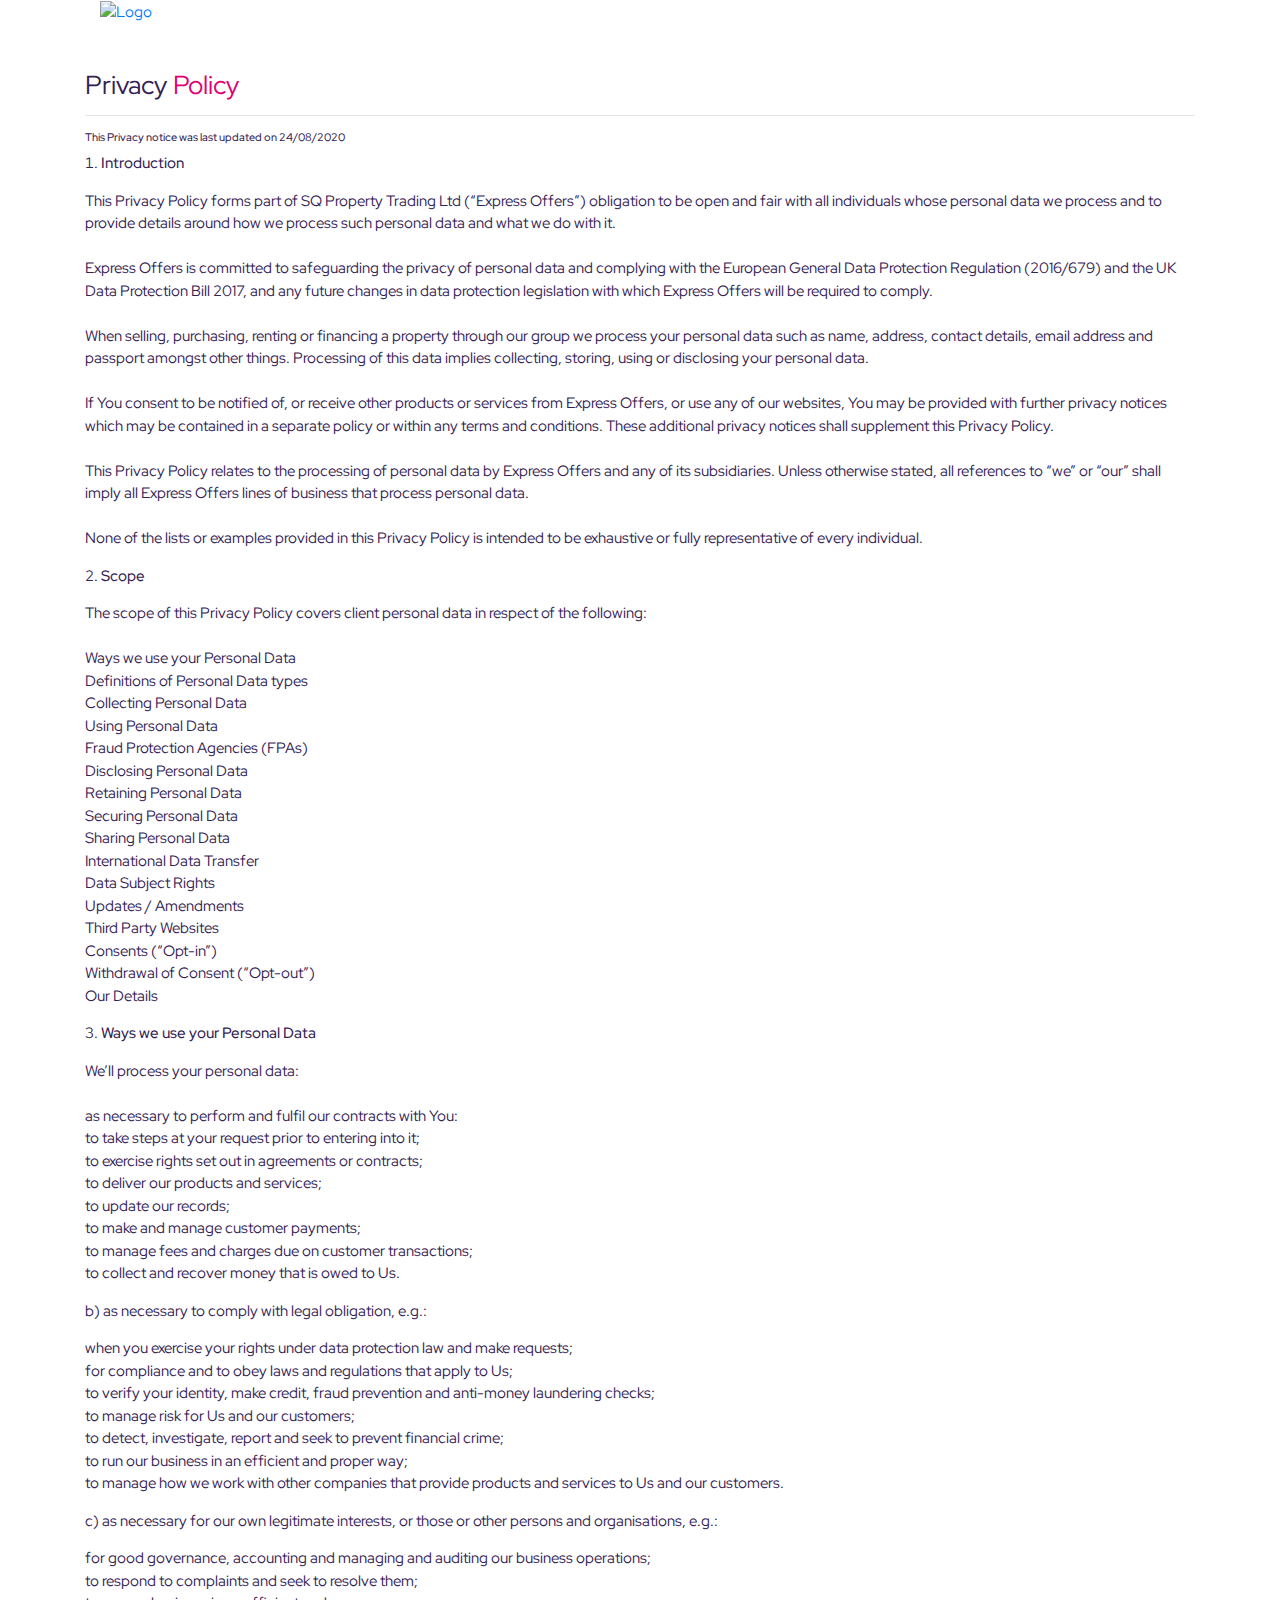
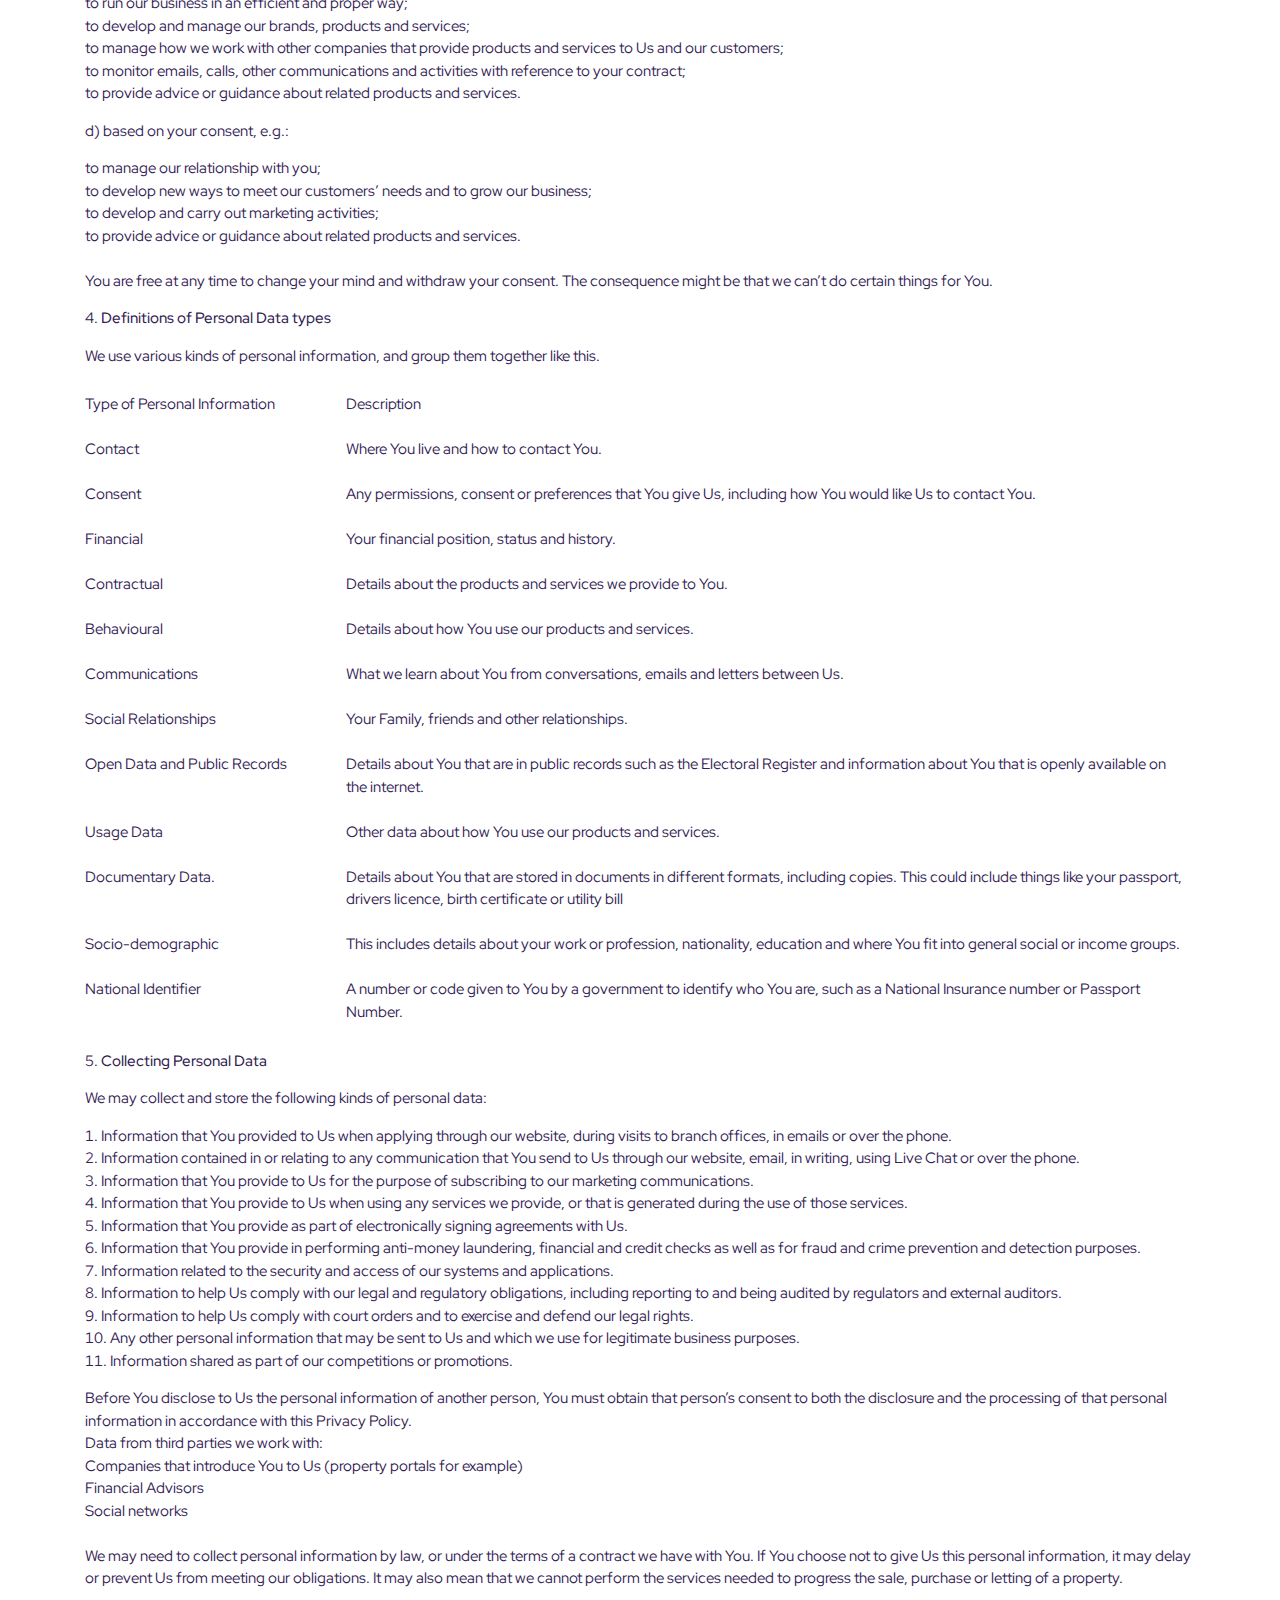
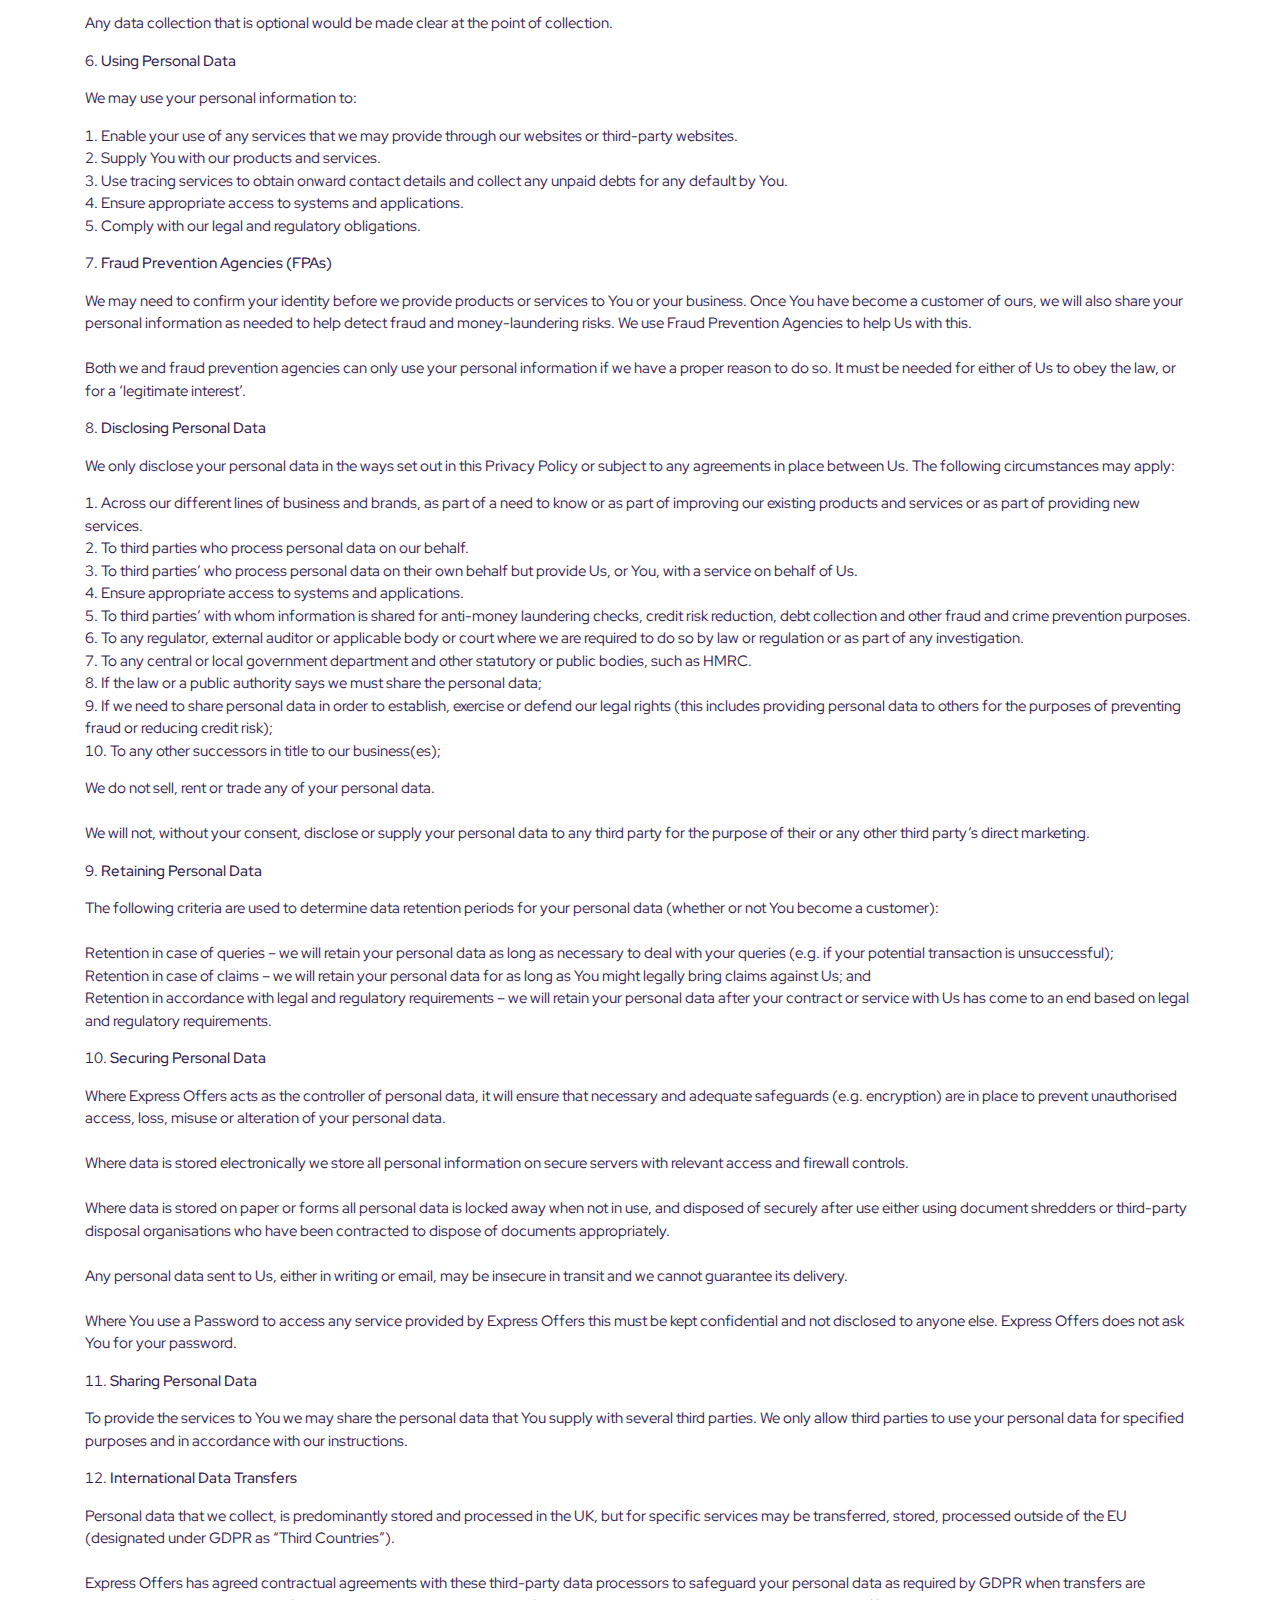
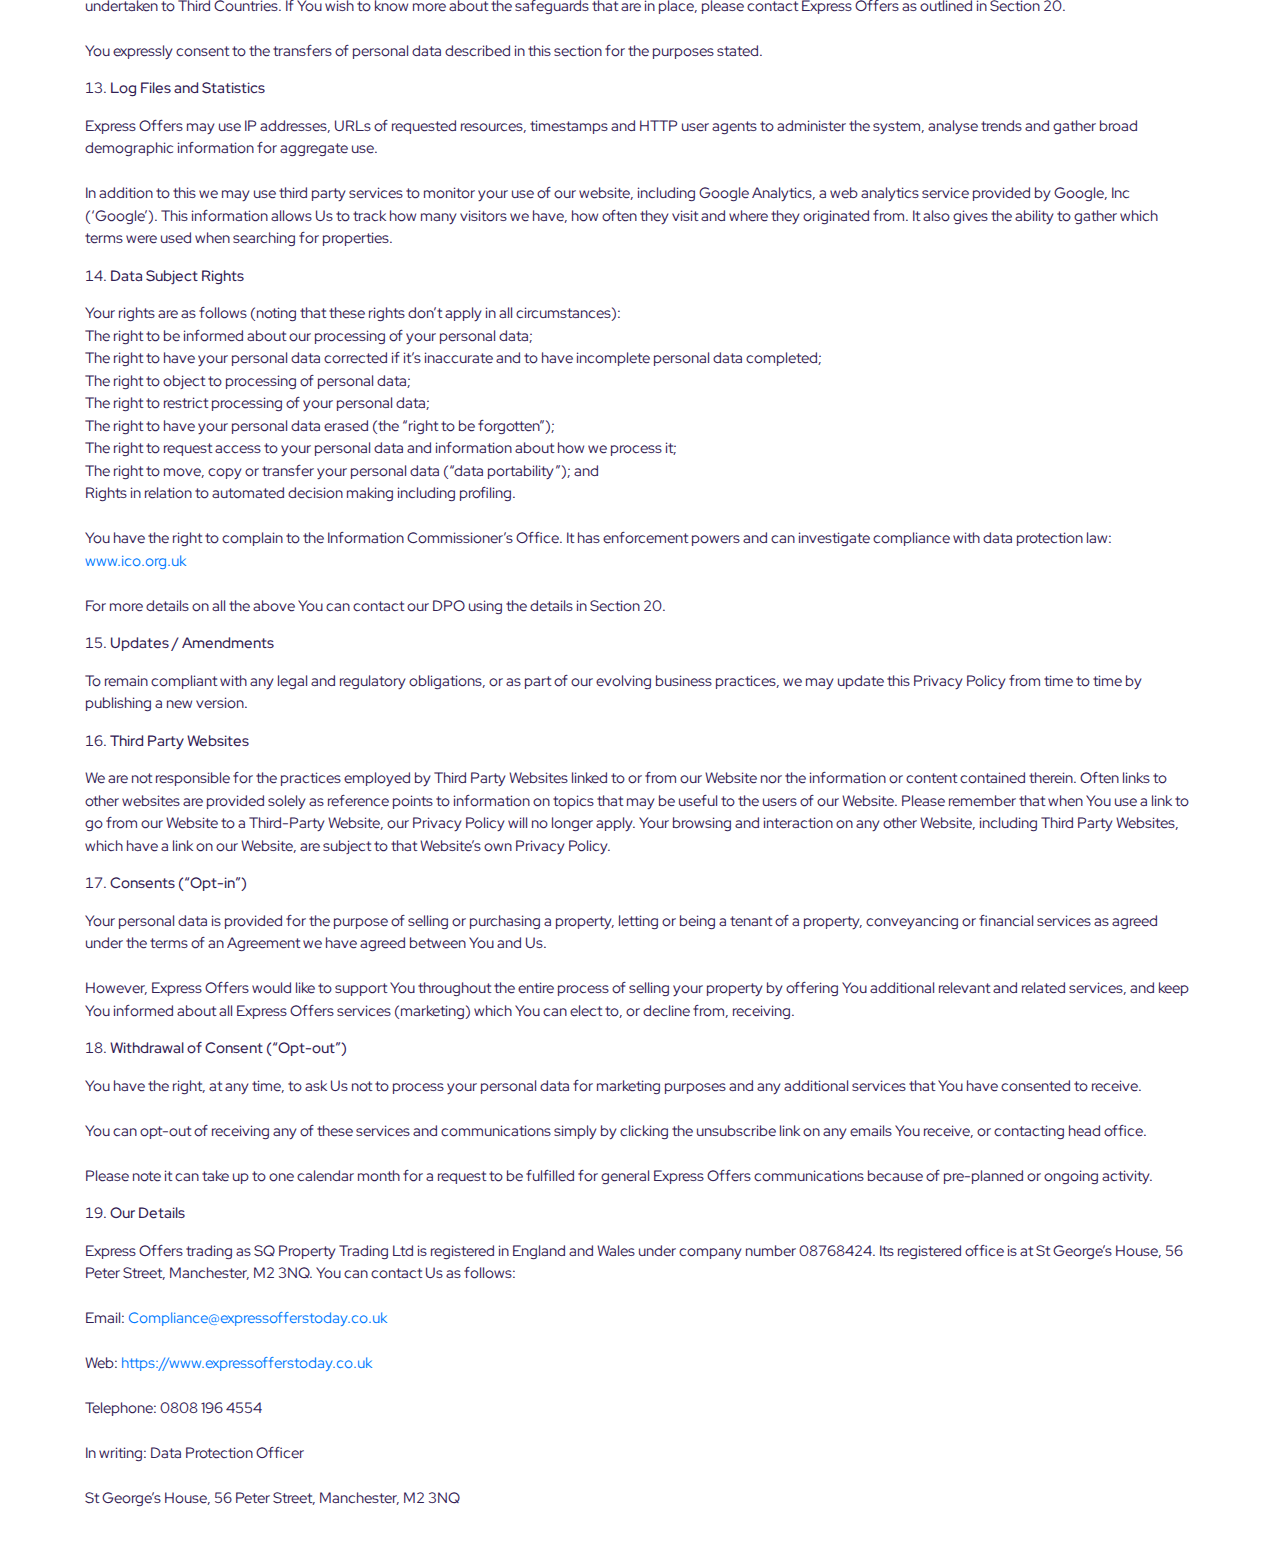
==== commit 48297195: "Changes." ====
--- a/privacy.html
+++ b/privacy.html
@@ -16,10 +16,11 @@
     <!-- Style -->
     <link rel="stylesheet" href="css/style.css">
     <title>Privacy Policy - Express Offers</title>
+    <link rel="shortcut icon" href="img/favicon.png" type="image/x-icon">
 </head>
 
 <body class="privacy">
-    <header class="main-navigation animated slideInDown">
+    <!-- <header class="main-navigation animated slideInDown">
         <nav class="navbar navbar-expand-xl navbar-light bg-white shadow">
             <div class="container-fluid">
                 <a class="navbar-brand" href="index.html"><img src="img/logo.png" alt=""></a>
@@ -69,7 +70,87 @@
                 </div>
             </div>
         </nav>
-    </header>
+    </header> -->
+
+    <div class="topheader header search_page_loder hidden-sm hidden-xs">
+
+        <div class="container">
+
+            <div class="col-lg-5 col-md-6 col-xs-6 padding0">
+                <a href="https://expressoffers.today" class="logo" style="
+       display: inline-block;
+   "><img src="http://expresspg.co.uk/expressoffers.today/img/logo.png" alt="Logo"></a>
+                <!-- <a href="#" class="logo-property hidden-mobile" /><img src="https://www.lp.expressestateagency.co.uk/public/images/property-logo.jpg" alt="" /></a> <a href="#" class="logo-mac hidden-mobile"><img src="https://www.lp.expressestateagency.co.uk/public/images/macmillan-logo.jpg" alt="" /></a> -->
+
+                <div class="clear"></div>
+
+            </div>
+
+            <!--col lg sm 2-->
+
+
+
+            <div class="contact-info hidden-xs" style="display: none !important;"> <span class="hours">24 hours a day, 7 days a week</span>
+
+                <div class="phone-numbers"> <span class="phone-icon"><img src="https://www.lp.expressestateagency.co.uk/public/images/phone-icon.png" alt=""></span>
+
+                    <div class="phone-detail">
+
+                        <p>
+
+                            <span style="position: relative;top: 10px;">0333 016 5458</span>
+
+                        </p>
+
+                    </div>
+
+                    <!--phone detail-->
+
+
+
+                    <div class="clear"></div>
+
+                </div>
+
+                <!--phone numbers-->
+
+
+
+            </div>
+
+            <!--contact info-->
+
+
+
+            <!-- <div class="quote-botham" style="padding-right:0;">
+    
+                <p class=" hidden-xs hidden-sm"> I believe Express Estate Agency's market leading solution is the best way to sell any property in the UK<br />
+    
+                    <a href="#">Sir Ian Botham OBE<br />
+    
+                        Charity fundraiser</a> </p>
+    
+                <span class="botham">
+    
+                    <img src="https://www.lp.expressestateagency.co.uk/public/images/botham-img.png" alt="" />
+    
+                </span>
+    
+                <div class="clear"></div>
+    
+            </div> -->
+
+            <!--quote-botham-->
+
+
+
+            <div class="clear"></div>
+
+        </div>
+
+        <!--container-->
+
+    </div>
     <div class="container mt-5 mb-5 --c-secondary">
         <h1 class="--fs-36 --fw-r">
             Privacy <span class="--c-primary">Policy</span>
@@ -83,106 +164,57 @@
                 <p class="--fs-16 --fw-m">Introduction</p>
             </li>
             <p class="--fs-16 ">
-                This Privacy Policy forms part of SQ Property Trading Ltd (“Express Offers”) obligation to be open and
-                fair with all individuals whose personal data we process and to provide details around how we process
-                such personal data and what we do with it.
-                <br> <br>
-                Express Offers is committed to safeguarding the privacy of personal data and complying with the European
-                General Data Protection Regulation (2016/679) and the UK Data Protection Bill 2017, and any future
-                changes in data protection legislation with which Express Offers will be required to comply.
-                <br> <br>
-                When selling, purchasing, renting or financing a property through our group we process your personal
-                data such as name, address, contact details, email address and passport amongst other things. Processing
-                of this data implies collecting, storing, using or disclosing your personal data.
-                <br> <br>
-                If You consent to be notified of, or receive other products or services from Express Offers, or use any
-                of our websites, You may be provided with further privacy notices which may be contained in a separate
-                policy or within any terms and conditions. These additional privacy notices shall supplement this
-                Privacy Policy.
-                <br> <br>
-                This Privacy Policy relates to the processing of personal data by Express Offers and any of its
-                subsidiaries. Unless otherwise stated, all references to “we” or “our” shall imply all Express Offers
-                lines of business that process personal data.
-                <br> <br>
-                None of the lists or examples provided in this Privacy Policy is intended to be exhaustive or fully
-                representative of every individual.
+                This Privacy Policy forms part of SQ Property Trading Ltd (“Express Offers”) obligation to be open and fair with all individuals whose personal data we process and to provide details around how we process such personal data and what we do with it.
+                <br> <br> Express Offers is committed to safeguarding the privacy of personal data and complying with the European General Data Protection Regulation (2016/679) and the UK Data Protection Bill 2017, and any future changes in data protection
+                legislation with which Express Offers will be required to comply.
+                <br> <br> When selling, purchasing, renting or financing a property through our group we process your personal data such as name, address, contact details, email address and passport amongst other things. Processing of this data implies
+                collecting, storing, using or disclosing your personal data.
+                <br> <br> If You consent to be notified of, or receive other products or services from Express Offers, or use any of our websites, You may be provided with further privacy notices which may be contained in a separate policy or within any
+                terms and conditions. These additional privacy notices shall supplement this Privacy Policy.
+                <br> <br> This Privacy Policy relates to the processing of personal data by Express Offers and any of its subsidiaries. Unless otherwise stated, all references to “we” or “our” shall imply all Express Offers lines of business that process
+                personal data.
+                <br> <br> None of the lists or examples provided in this Privacy Policy is intended to be exhaustive or fully representative of every individual.
             </p>
             <li>
                 <p class="--fs-16 --fw-m">Scope</p>
             </li>
             <p class="--fs-16 ">
-                The scope of this Privacy Policy covers client personal data in respect of the following: <br><br>
-                Ways we use your Personal Data <br>
-                Definitions of Personal Data types <br>
-                Collecting Personal Data <br>
-                Using Personal Data <br>
-                Fraud Protection Agencies (FPAs) <br>
-                Disclosing Personal Data <br>
-                Retaining Personal Data <br>
-                Securing Personal Data <br>
-                Sharing Personal Data <br>
-                International Data Transfer <br>
-                Data Subject Rights <br>
-                Updates / Amendments <br>
-                Third Party Websites <br>
-                Consents (“Opt-in”) <br>
-                Withdrawal of Consent (“Opt-out”) <br>
-                Our Details
+                The scope of this Privacy Policy covers client personal data in respect of the following: <br><br> Ways we use your Personal Data <br> Definitions of Personal Data types <br> Collecting Personal Data <br> Using Personal Data <br> Fraud
+                Protection Agencies (FPAs) <br> Disclosing Personal Data <br> Retaining Personal Data <br> Securing Personal Data <br> Sharing Personal Data <br> International Data Transfer <br> Data Subject Rights <br> Updates / Amendments <br> Third
+                Party Websites <br> Consents (“Opt-in”) <br> Withdrawal of Consent (“Opt-out”) <br> Our Details
             </p>
             <li>
                 <p class="--fs-16 --fw-m">Ways we use your Personal Data</p>
             </li>
             <div>
                 <p class="--fs-16">
-                    We’ll process your personal data: <br><br>
-                    as necessary to perform and fulfil our contracts with You: <br>
-                    to take steps at your request prior to entering into it; <br>
-                    to exercise rights set out in agreements or contracts; <br>
-                    to deliver our products and services; <br>
-                    to update our records; <br>
-                    to make and manage customer payments; <br>
-                    to manage fees and charges due on customer transactions; <br>
-                    to collect and recover money that is owed to Us.
-                <ol class="p-0">
-                    b) as necessary to comply with legal obligation, e.g.:
-                </ol>
+                    We’ll process your personal data: <br><br> as necessary to perform and fulfil our contracts with You: <br> to take steps at your request prior to entering into it; <br> to exercise rights set out in agreements or contracts; <br> to
+                    deliver our products and services; <br> to update our records; <br> to make and manage customer payments; <br> to manage fees and charges due on customer transactions; <br> to collect and recover money that is owed to Us.
+                    <ol class="p-0">
+                        b) as necessary to comply with legal obligation, e.g.:
+                    </ol>
                 </p>
                 <p class="--fs-16">
-                    when you exercise your rights under data protection law and make requests; <br>
-                    for compliance and to obey laws and regulations that apply to Us; <br>
-                    to verify your identity, make credit, fraud prevention and anti-money laundering checks; <br>
-                    to manage risk for Us and our customers; <br>
-                    to detect, investigate, report and seek to prevent financial crime; <br>
-                    to run our business in an efficient and proper way; <br>
-                    to manage how we work with other companies that provide products and services to Us and our
-                    customers.
-                <ol class="p-0">
-                    c) as necessary for our own legitimate interests, or those or other persons and organisations,
-                    e.g.:
-                </ol>
+                    when you exercise your rights under data protection law and make requests; <br> for compliance and to obey laws and regulations that apply to Us; <br> to verify your identity, make credit, fraud prevention and anti-money laundering
+                    checks; <br> to manage risk for Us and our customers; <br> to detect, investigate, report and seek to prevent financial crime; <br> to run our business in an efficient and proper way; <br> to manage how we work with other companies
+                    that provide products and services to Us and our customers.
+                    <ol class="p-0">
+                        c) as necessary for our own legitimate interests, or those or other persons and organisations, e.g.:
+                    </ol>
                 </p>
                 <p class="--fs-16">
-                    for good governance, accounting and managing and auditing our business operations; <br>
-                    to respond to complaints and seek to resolve them; <br>
-                    to run our business in an efficient and proper way; <br>
-                    to develop and manage our brands, products and services; <br>
-                    to manage how we work with other companies that provide products and services to Us and our
-                    customers; <br>
-                    to monitor emails, calls, other communications and activities with reference to your contract; <br>
-                    to provide advice or guidance about related products and services.
-                <ol class="p-0">
-
-                    d) based on your consent, e.g.:
-
-                </ol>
+                    for good governance, accounting and managing and auditing our business operations; <br> to respond to complaints and seek to resolve them; <br> to run our business in an efficient and proper way; <br> to develop and manage our brands,
+                    products and services; <br> to manage how we work with other companies that provide products and services to Us and our customers; <br> to monitor emails, calls, other communications and activities with reference to your contract;
+                    <br> to provide advice or guidance about related products and services.
+                    <ol class="p-0">
+
+                        d) based on your consent, e.g.:
+
+                    </ol>
                 </p>
                 <p class="--fs-16">
-                    to manage our relationship with you; <br>
-                    to develop new ways to meet our customers’ needs and to grow our business; <br>
-                    to develop and carry out marketing activities; <br>
-                    to provide advice or guidance about related products and services. <br> <br>
-                    You are free at any time to change your mind and withdraw your consent. The consequence might be
-                    that we can’t do certain things for You.
+                    to manage our relationship with you; <br> to develop new ways to meet our customers’ needs and to grow our business; <br> to develop and carry out marketing activities; <br> to provide advice or guidance about related products and
+                    services. <br> <br> You are free at any time to change your mind and withdraw your consent. The consequence might be that we can’t do certain things for You.
                 </p>
             </div>
             <li>
@@ -206,9 +238,7 @@
                         </tr>
                         <tr>
                             <th scope="row" class="--fw-r --c-secondary">Consent </th>
-                            <td class="--fw-r --c-secondary">Any permissions, consent or preferences that You give Us,
-                                including how You would like
-                                Us to contact You.
+                            <td class="--fw-r --c-secondary">Any permissions, consent or preferences that You give Us, including how You would like Us to contact You.
                             </td>
                         </tr>
                         <tr>
@@ -218,18 +248,16 @@
                         </tr>
                         <tr>
                             <th scope="row" class="--fw-r --c-secondary">Contractual </th>
-                            <td colspan="2" class="--fw-r --c-secondary">Details about the products and services we
-                                provide to You.</td>
+                            <td colspan="2" class="--fw-r --c-secondary">Details about the products and services we provide to You.</td>
                         </tr>
                         <tr>
                             <th scope="row" class="--fw-r --c-secondary">Behavioural </th>
-                            <td colspan="2" class="--fw-r --c-secondary">Details about how You use our products and
-                                services.</td>
+                            <td colspan="2" class="--fw-r --c-secondary">Details about how You use our products and services.
+                            </td>
                         </tr>
                         <tr>
                             <th scope="row" class="--fw-r --c-secondary">Communications </th>
-                            <td colspan="2" class="--fw-r --c-secondary">What we learn about You from conversations,
-                                emails and letters between Us.
+                            <td colspan="2" class="--fw-r --c-secondary">What we learn about You from conversations, emails and letters between Us.
                             </td>
                         </tr>
                         <tr>
@@ -239,36 +267,27 @@
                         </tr>
                         <tr>
                             <th scope="row" class="--fw-r --c-secondary">Open Data and Public Records</th>
-                            <td colspan="2" class="--fw-r --c-secondary">Details about You that are in public records
-                                such as the Electoral Register
-                                and information about You that is openly available on the internet.
+                            <td colspan="2" class="--fw-r --c-secondary">Details about You that are in public records such as the Electoral Register and information about You that is openly available on the internet.
                             </td>
                         </tr>
                         <tr>
                             <th scope="row" class="--fw-r --c-secondary">Usage Data </th>
-                            <td colspan="2" class="--fw-r --c-secondary">Other data about how You use our products and
-                                services.</td>
+                            <td colspan="2" class="--fw-r --c-secondary">Other data about how You use our products and services.
+                            </td>
                         </tr>
                         <tr>
                             <th scope="row" class="--fw-r --c-secondary">Documentary Data.</th>
-                            <td colspan="2" class="--fw-r --c-secondary">Details about You that are stored in documents
-                                in different formats,
-                                including copies. This could include things like your passport, drivers licence, birth
-                                certificate or utility bill
+                            <td colspan="2" class="--fw-r --c-secondary">Details about You that are stored in documents in different formats, including copies. This could include things like your passport, drivers licence, birth certificate or utility bill
                             </td>
                         </tr>
                         <tr>
                             <th scope="row" class="--fw-r --c-secondary">Socio-demographic </th>
-                            <td colspan="2" class="--fw-r --c-secondary">This includes details about your work or
-                                profession, nationality, education
-                                and where You fit into general social or income groups.
+                            <td colspan="2" class="--fw-r --c-secondary">This includes details about your work or profession, nationality, education and where You fit into general social or income groups.
                             </td>
                         </tr>
                         <tr>
                             <th scope="row" class="--fw-r --c-secondary">National Identifier </th>
-                            <td colspan="2" class="--fw-r --c-secondary">A number or code given to You by a government
-                                to identify who You are, such
-                                as a National Insurance number or Passport Number.
+                            <td colspan="2" class="--fw-r --c-secondary">A number or code given to You by a government to identify who You are, such as a National Insurance number or Passport Number.
                             </td>
                         </tr>
                     </tbody>
@@ -280,64 +299,49 @@
             <div>
                 <p class="--fs-16 ">
                     We may collect and store the following kinds of personal data:
-                <ol class="p-0">
-                    <li>
-                        Information that You provided to Us when applying through our website, during visits to branch
-                        offices, in emails or over the phone.
-                    </li>
-                    <li>
-                        Information contained in or relating to any communication that You send to Us through our
-                        website, email, in writing, using Live Chat or over the phone.
-                    </li>
-
-                    <li>
-                        Information that You provide to Us for the purpose of subscribing to our marketing
-                        communications.
-                    </li>
-
-                    <li>
-                        Information that You provide to Us when using any services we provide, or that is generated
-                        during the use of those services.
-                    </li>
-                    <li>
-                        Information that You provide as part of electronically signing agreements with Us.
-                    </li>
-                    <li>
-                        Information that You provide in performing anti-money laundering, financial and credit checks as
-                        well as for fraud and crime prevention and detection purposes.
-                    </li>
-                    <li>
-                        Information related to the security and access of our systems and applications.
-                    </li>
-                    <li>
-                        Information to help Us comply with our legal and regulatory obligations, including reporting
-                        to and being audited by regulators and external auditors.
-                    </li>
-                    <li>
-                        Information to help Us comply with court orders and to exercise and defend our legal rights.
-                    </li>
-                    <li>
-                        Any other personal information that may be sent to Us and which we use for legitimate business
-                        purposes.
-                    </li>
-                    <li>
-                        Information shared as part of our competitions or promotions.
-                    </li>
-                </ol>
-                </p>
-                <p class="--fs-16 ">
-                    Before You disclose to Us the personal information of another person, You must obtain that person’s
-                    consent to both the disclosure and the processing of that personal information in accordance with
-                    this Privacy Policy. <br>
-                    Data from third parties we work with: <br>
-                    Companies that introduce You to Us (property portals for example) <br>
-                    Financial Advisors <br>
-                    Social networks <br> <br>
-                    We may need to collect personal information by law, or under the terms of a contract we have with
-                    You. If You choose not to give Us this personal information, it may delay or prevent Us from meeting
-                    our obligations. It may also mean that we cannot perform the services needed to progress the sale,
-                    purchase or letting of a property. <br> <br>
-                    Any data collection that is optional would be made clear at the point of collection.
+                    <ol class="p-0">
+                        <li>
+                            Information that You provided to Us when applying through our website, during visits to branch offices, in emails or over the phone.
+                        </li>
+                        <li>
+                            Information contained in or relating to any communication that You send to Us through our website, email, in writing, using Live Chat or over the phone.
+                        </li>
+
+                        <li>
+                            Information that You provide to Us for the purpose of subscribing to our marketing communications.
+                        </li>
+
+                        <li>
+                            Information that You provide to Us when using any services we provide, or that is generated during the use of those services.
+                        </li>
+                        <li>
+                            Information that You provide as part of electronically signing agreements with Us.
+                        </li>
+                        <li>
+                            Information that You provide in performing anti-money laundering, financial and credit checks as well as for fraud and crime prevention and detection purposes.
+                        </li>
+                        <li>
+                            Information related to the security and access of our systems and applications.
+                        </li>
+                        <li>
+                            Information to help Us comply with our legal and regulatory obligations, including reporting to and being audited by regulators and external auditors.
+                        </li>
+                        <li>
+                            Information to help Us comply with court orders and to exercise and defend our legal rights.
+                        </li>
+                        <li>
+                            Any other personal information that may be sent to Us and which we use for legitimate business purposes.
+                        </li>
+                        <li>
+                            Information shared as part of our competitions or promotions.
+                        </li>
+                    </ol>
+                </p>
+                <p class="--fs-16 ">
+                    Before You disclose to Us the personal information of another person, You must obtain that person’s consent to both the disclosure and the processing of that personal information in accordance with this Privacy Policy. <br> Data from
+                    third parties we work with: <br> Companies that introduce You to Us (property portals for example) <br> Financial Advisors <br> Social networks <br> <br> We may need to collect personal information by law, or under the terms of a contract
+                    we have with You. If You choose not to give Us this personal information, it may delay or prevent Us from meeting our obligations. It may also mean that we cannot perform the services needed to progress the sale, purchase or letting
+                    of a property. <br> <br> Any data collection that is optional would be made clear at the point of collection.
                 </p>
             </div>
             <li>
@@ -346,26 +350,24 @@
             <div>
                 <p class="--fs-16 ">
                     We may use your personal information to:
-                <ol class="p-0">
-                    <li>
-                        Enable your use of any services that we may provide through our websites or third-party
-                        websites.
-                    </li>
-                    <li>
-                        Supply You with our products and services.
-                    </li>
-                    <li>
-                        Use tracing services to obtain onward contact details and collect any unpaid debts for any
-                        default by You.
-                    </li>
-                    <li>
-                        Ensure appropriate access to systems and applications.
-                    </li>
-                    <li>
-                        Comply with our legal and regulatory obligations.
-                    </li>
-
-                </ol>
+                    <ol class="p-0">
+                        <li>
+                            Enable your use of any services that we may provide through our websites or third-party websites.
+                        </li>
+                        <li>
+                            Supply You with our products and services.
+                        </li>
+                        <li>
+                            Use tracing services to obtain onward contact details and collect any unpaid debts for any default by You.
+                        </li>
+                        <li>
+                            Ensure appropriate access to systems and applications.
+                        </li>
+                        <li>
+                            Comply with our legal and regulatory obligations.
+                        </li>
+
+                    </ol>
                 </p>
             </div>
 
@@ -373,12 +375,9 @@
                 <p class="--fs-16 --fw-m">Fraud Prevention Agencies (FPAs)</p>
             </li>
             <p class="--fs-16 ">
-                We may need to confirm your identity before we provide products or services to You or your business.
-                Once You have become a customer of ours, we will also share your personal information as needed to
-                help detect fraud and money-laundering risks. We use Fraud Prevention Agencies to help Us with this.
-                <br> <br>
-                Both we and fraud prevention agencies can only use your personal information if we have a proper
-                reason to do so. It must be needed for either of Us to obey the law, or for a ‘legitimate interest’.
+                We may need to confirm your identity before we provide products or services to You or your business. Once You have become a customer of ours, we will also share your personal information as needed to help detect fraud and money-laundering risks. We use
+                Fraud Prevention Agencies to help Us with this.
+                <br> <br> Both we and fraud prevention agencies can only use your personal information if we have a proper reason to do so. It must be needed for either of Us to obey the law, or for a ‘legitimate interest’.
             </p>
 
             <li>
@@ -386,54 +385,43 @@
             </li>
             <div>
                 <p class="--fs-16 ">
-                    We only disclose your personal data in the ways set out in this Privacy Policy or subject to any
-                    agreements in place between Us. The following circumstances may apply:
-                <ol class="p-0">
-                    <li>
-                        Across our different lines of business and brands, as part of a need to know or as part of
-                        improving our existing products and services or as part of providing new services.
-                    </li>
-                    <li>
-                        To third parties who process personal data on our behalf.
-                    </li>
-                    <li>
-                        To third parties’ who process personal data on their own behalf but provide Us, or You, with a
-                        service on behalf of Us.
-                    </li>
-                    <li>
-                        Ensure appropriate access to systems and applications.
-                    </li>
-                    <li>
-                        To third parties’ with whom information is shared for anti-money laundering checks, credit risk
-                        reduction, debt collection and other fraud and crime prevention purposes.
-                    </li>
-                    <li>
-                        To any regulator, external auditor or applicable body or court where we are required to do so by
-                        law or regulation or as part of any investigation.
-                    </li>
-                    <li>
-                        To any central or local government department and other statutory or public bodies, such as
-                        HMRC.
-                    </li>
-                    <li>
-                        If the law or a public authority says we must share the personal data;
-                    </li>
-                    <li>
-                        If we need to share personal data in order to establish, exercise or defend our legal rights
-                        (this includes providing personal data to others for the purposes of preventing fraud or
-                        reducing
-                        credit risk);
-                    </li>
-                    <li>
-                        To any other successors in title to our business(es);
-                    </li>
-                </ol>
+                    We only disclose your personal data in the ways set out in this Privacy Policy or subject to any agreements in place between Us. The following circumstances may apply:
+                    <ol class="p-0">
+                        <li>
+                            Across our different lines of business and brands, as part of a need to know or as part of improving our existing products and services or as part of providing new services.
+                        </li>
+                        <li>
+                            To third parties who process personal data on our behalf.
+                        </li>
+                        <li>
+                            To third parties’ who process personal data on their own behalf but provide Us, or You, with a service on behalf of Us.
+                        </li>
+                        <li>
+                            Ensure appropriate access to systems and applications.
+                        </li>
+                        <li>
+                            To third parties’ with whom information is shared for anti-money laundering checks, credit risk reduction, debt collection and other fraud and crime prevention purposes.
+                        </li>
+                        <li>
+                            To any regulator, external auditor or applicable body or court where we are required to do so by law or regulation or as part of any investigation.
+                        </li>
+                        <li>
+                            To any central or local government department and other statutory or public bodies, such as HMRC.
+                        </li>
+                        <li>
+                            If the law or a public authority says we must share the personal data;
+                        </li>
+                        <li>
+                            If we need to share personal data in order to establish, exercise or defend our legal rights (this includes providing personal data to others for the purposes of preventing fraud or reducing credit risk);
+                        </li>
+                        <li>
+                            To any other successors in title to our business(es);
+                        </li>
+                    </ol>
                 </p>
 
                 <p>
-                    We do not sell, rent or trade any of your personal data. <br> <br>
-                    We will not, without your consent, disclose or supply your personal data to any third party for the
-                    purpose of their or any other third party’s direct marketing.
+                    We do not sell, rent or trade any of your personal data. <br> <br> We will not, without your consent, disclose or supply your personal data to any third party for the purpose of their or any other third party’s direct marketing.
                 </p>
             </div>
             <li>
@@ -441,15 +429,9 @@
             </li>
             <div>
                 <p class="--fs-16 ">
-                    The following criteria are used to determine data retention periods for your personal data (whether
-                    or not You become a customer): <br> <br>
-                    Retention in case of queries – we will retain your personal data as long as necessary to deal with
-                    your queries (e.g. if your potential transaction is unsuccessful); <br>
-                    Retention in case of claims – we will retain your personal data for as long as You might legally
-                    bring claims against Us; and <br>
-                    Retention in accordance with legal and regulatory requirements – we will retain your personal data
-                    after your contract or service with Us has come to an end based on legal and regulatory
-                    requirements.
+                    The following criteria are used to determine data retention periods for your personal data (whether or not You become a customer): <br> <br> Retention in case of queries – we will retain your personal data as long as necessary to deal
+                    with your queries (e.g. if your potential transaction is unsuccessful); <br> Retention in case of claims – we will retain your personal data for as long as You might legally bring claims against Us; and <br> Retention in accordance
+                    with legal and regulatory requirements – we will retain your personal data after your contract or service with Us has come to an end based on legal and regulatory requirements.
                 </p>
             </div>
             <li>
@@ -457,18 +439,10 @@
             </li>
             <div>
                 <p class="--fs-16 ">
-                    Where Express Offers acts as the controller of personal data, it will ensure that necessary and
-                    adequate safeguards (e.g. encryption) are in place to prevent unauthorised access, loss, misuse or
-                    alteration of your personal data. <br> <br>
-                    Where data is stored electronically we store all personal information on secure servers with
-                    relevant access and firewall controls. <br> <br>
-                    Where data is stored on paper or forms all personal data is locked away when not in use, and
-                    disposed of securely after use either using document shredders or third-party disposal organisations
-                    who have been contracted to dispose of documents appropriately. <br> <br>
-                    Any personal data sent to Us, either in writing or email, may be insecure in transit and we cannot
-                    guarantee its delivery. <br> <br>
-                    Where You use a Password to access any service provided by Express Offers this must be kept
-                    confidential and not disclosed to anyone else. Express Offers does not ask You for your password.
+                    Where Express Offers acts as the controller of personal data, it will ensure that necessary and adequate safeguards (e.g. encryption) are in place to prevent unauthorised access, loss, misuse or alteration of your personal data. <br>                    <br> Where data is stored electronically we store all personal information on secure servers with relevant access and firewall controls. <br> <br> Where data is stored on paper or forms all personal data is locked away when not in
+                    use, and disposed of securely after use either using document shredders or third-party disposal organisations who have been contracted to dispose of documents appropriately. <br> <br> Any personal data sent to Us, either in writing
+                    or email, may be insecure in transit and we cannot guarantee its delivery. <br> <br> Where You use a Password to access any service provided by Express Offers this must be kept confidential and not disclosed to anyone else. Express
+                    Offers does not ask You for your password.
                 </p>
             </div>
             <li>
@@ -476,9 +450,7 @@
             </li>
             <div>
                 <p class="--fs-16 ">
-                    To provide the services to You we may share the personal data that You supply with several third
-                    parties. We only allow third parties to use your personal data for specified purposes and in
-                    accordance with our instructions.
+                    To provide the services to You we may share the personal data that You supply with several third parties. We only allow third parties to use your personal data for specified purposes and in accordance with our instructions.
                 </p>
             </div>
             <li>
@@ -486,15 +458,9 @@
             </li>
             <div>
                 <p class="--fs-16 ">
-                    Personal data that we collect, is predominantly stored and processed in the UK, but for specific
-                    services may be transferred, stored, processed outside of the EU (designated under GDPR as “Third
-                    Countries”). <br><br>
-                    Express Offers has agreed contractual agreements with these third-party data processors to safeguard
-                    your personal data as required by GDPR when transfers are undertaken to Third Countries. If You wish
-                    to know more about the safeguards that are in place, please contact Express Offers as outlined in
-                    Section 20. <br><br>
-                    You expressly consent to the transfers of personal data described in this section for the purposes
-                    stated.
+                    Personal data that we collect, is predominantly stored and processed in the UK, but for specific services may be transferred, stored, processed outside of the EU (designated under GDPR as “Third Countries”). <br><br> Express Offers
+                    has agreed contractual agreements with these third-party data processors to safeguard your personal data as required by GDPR when transfers are undertaken to Third Countries. If You wish to know more about the safeguards that are in
+                    place, please contact Express Offers as outlined in Section 20. <br><br> You expressly consent to the transfers of personal data described in this section for the purposes stated.
                 </p>
             </div>
             <li>
@@ -502,13 +468,9 @@
             </li>
             <div>
                 <p class="--fs-16 ">
-                    Express Offers may use IP addresses, URLs of requested resources, timestamps and HTTP user agents to
-                    administer the system, analyse trends and gather broad demographic information for aggregate
-                    use.<br><br>
-                    In addition to this we may use third party services to monitor your use of our website, including
-                    Google Analytics, a web analytics service provided by Google, Inc (‘Google’). This information
-                    allows Us to track how many visitors we have, how often they visit and where they originated from.
-                    It also gives the ability to gather which terms were used when searching for properties.
+                    Express Offers may use IP addresses, URLs of requested resources, timestamps and HTTP user agents to administer the system, analyse trends and gather broad demographic information for aggregate use.
+                    <br><br> In addition to this we may use third party services to monitor your use of our website, including Google Analytics, a web analytics service provided by Google, Inc (‘Google’). This information allows Us to track how many visitors
+                    we have, how often they visit and where they originated from. It also gives the ability to gather which terms were used when searching for properties.
                 </p>
             </div>
             <li>
@@ -516,20 +478,11 @@
             </li>
             <div>
                 <p class="--fs-16 ">
-                    Your rights are as follows (noting that these rights don’t apply in all circumstances): <br>
-                    The right to be informed about our processing of your personal data; <br>
-                    The right to have your personal data corrected if it’s inaccurate and to have incomplete personal
-                    data completed; <br>
-                    The right to object to processing of personal data; <br>
-                    The right to restrict processing of your personal data; <br>
-                    The right to have your personal data erased (the “right to be forgotten”); <br>
-                    The right to request access to your personal data and information about how we process it; <br>
-                    The right to move, copy or transfer your personal data (“data portability”); and <br>
-                    Rights in relation to automated decision making including profiling. <br> <br>
-                    You have the right to complain to the Information Commissioner’s Office. It has enforcement powers
-                    and can investigate compliance with data protection law: <a href="www.ico.org.uk">www.ico.org.uk</a>
-                    <br> <br>
-                    For more details on all the above You can contact our DPO using the details in Section 20.
+                    Your rights are as follows (noting that these rights don’t apply in all circumstances): <br> The right to be informed about our processing of your personal data; <br> The right to have your personal data corrected if it’s inaccurate
+                    and to have incomplete personal data completed; <br> The right to object to processing of personal data; <br> The right to restrict processing of your personal data; <br> The right to have your personal data erased (the “right to be
+                    forgotten”); <br> The right to request access to your personal data and information about how we process it; <br> The right to move, copy or transfer your personal data (“data portability”); and <br> Rights in relation to automated
+                    decision making including profiling. <br> <br> You have the right to complain to the Information Commissioner’s Office. It has enforcement powers and can investigate compliance with data protection law: <a href="www.ico.org.uk">www.ico.org.uk</a>
+                    <br> <br> For more details on all the above You can contact our DPO using the details in Section 20.
                 </p>
             </div>
             <li>
@@ -537,8 +490,7 @@
             </li>
             <div>
                 <p class="--fs-16 ">
-                    To remain compliant with any legal and regulatory obligations, or as part of our evolving business
-                    practices, we may update this Privacy Policy from time to time by publishing a new version.
+                    To remain compliant with any legal and regulatory obligations, or as part of our evolving business practices, we may update this Privacy Policy from time to time by publishing a new version.
                 </p>
             </div>
 
@@ -547,13 +499,9 @@
             </li>
             <div>
                 <p class="--fs-16 ">
-                    We are not responsible for the practices employed by Third Party Websites linked to or from our
-                    Website nor the information or content contained therein. Often links to other websites are provided
-                    solely as reference points to information on topics that may be useful to the users of our Website.
-                    Please remember that when You use a link to go from our Website to a Third-Party Website, our
-                    Privacy Policy will no longer apply. Your browsing and interaction on any other Website, including
-                    Third Party Websites, which have a link on our Website, are subject to that Website’s own Privacy
-                    Policy.
+                    We are not responsible for the practices employed by Third Party Websites linked to or from our Website nor the information or content contained therein. Often links to other websites are provided solely as reference points to information on topics that
+                    may be useful to the users of our Website. Please remember that when You use a link to go from our Website to a Third-Party Website, our Privacy Policy will no longer apply. Your browsing and interaction on any other Website, including
+                    Third Party Websites, which have a link on our Website, are subject to that Website’s own Privacy Policy.
                 </p>
             </div>
 
@@ -562,12 +510,8 @@
             </li>
             <div>
                 <p class="--fs-16 ">
-                    Your personal data is provided for the purpose of selling or purchasing a property, letting or being
-                    a tenant of a property, conveyancing or financial services as agreed under the terms of an Agreement
-                    we have agreed between You and Us. <br><br>
-                    However, Express Offers would like to support You throughout the entire process of selling your
-                    property by offering You additional relevant and related services, and keep You informed about all
-                    Express Offers services (marketing) which You can elect to, or decline from, receiving.
+                    Your personal data is provided for the purpose of selling or purchasing a property, letting or being a tenant of a property, conveyancing or financial services as agreed under the terms of an Agreement we have agreed between You and Us. <br><br>                    However, Express Offers would like to support You throughout the entire process of selling your property by offering You additional relevant and related services, and keep You informed about all Express Offers services (marketing)
+                    which You can elect to, or decline from, receiving.
                 </p>
             </div>
             <li>
@@ -575,12 +519,9 @@
             </li>
             <div>
                 <p class="--fs-16 ">
-                    You have the right, at any time, to ask Us not to process your personal data for marketing purposes
-                    and any additional services that You have consented to receive. <br> <br>
-                    You can opt-out of receiving any of these services and communications simply by clicking the
-                    unsubscribe link on any emails You receive, or contacting head office. <br> <br>
-                    Please note it can take up to one calendar month for a request to be fulfilled for general Express
-                    Offers communications because of pre-planned or ongoing activity.
+                    You have the right, at any time, to ask Us not to process your personal data for marketing purposes and any additional services that You have consented to receive. <br> <br> You can opt-out of receiving any of these services and communications
+                    simply by clicking the unsubscribe link on any emails You receive, or contacting head office. <br> <br> Please note it can take up to one calendar month for a request to be fulfilled for general Express Offers communications because
+                    of pre-planned or ongoing activity.
                 </p>
             </div>
             <li>
@@ -588,15 +529,8 @@
             </li>
             <div>
                 <p class="--fs-16 ">
-                    Express Offers trading as SQ Property Trading Ltd is registered in England and Wales under company
-                    number 08768424. Its registered office is at St George’s House, 56 Peter Street, Manchester, M2 3NQ.
-                    You can contact Us as follows: <br> <br>
-                    Email: <a href="">Compliance@expressofferstoday.co.uk</a> <br> <br>
-                    Web: <a href="mailto:https://www.expressofferstoday.co.uk">https://www.expressofferstoday.co.uk</a>
-                    <br> <br>
-                    Telephone: 0808 196 4554 <br> <br>
-                    In writing: Data Protection Officer <br> <br>
-                    St George’s House, 56 Peter Street, Manchester, M2 3NQ
+                    Express Offers trading as SQ Property Trading Ltd is registered in England and Wales under company number 08768424. Its registered office is at St George’s House, 56 Peter Street, Manchester, M2 3NQ. You can contact Us as follows: <br>                    <br> Email: <a href="">Compliance@expressofferstoday.co.uk</a> <br> <br> Web: <a href="mailto:https://www.expressofferstoday.co.uk">https://www.expressofferstoday.co.uk</a>
+                    <br> <br> Telephone: 0808 196 4554 <br> <br> In writing: Data Protection Officer <br> <br> St George’s House, 56 Peter Street, Manchester, M2 3NQ
                 </p>
             </div>
         </ol>
--- a/css/style.css
+++ b/css/style.css
@@ -2,30 +2,34 @@
 * {
   -webkit-box-sizing: border-box;
           box-sizing: border-box;
-  font-family: 'Red Hat Display', sans-serif;
-}
-
-input:focus, button:focus {
+  font-family: "Red Hat Display", sans-serif;
+}
+
+input:focus,
+button:focus {
   outline: none !important;
   -webkit-box-shadow: none !important;
           box-shadow: none !important;
 }
 
-html, body {
+html,
+body {
   -webkit-box-sizing: border-box;
           box-sizing: border-box;
   padding: 0px !important;
   margin: 0px !important;
+  font-size: 15px;
+  position: relative;
 }
 
 :root {
-  --primary: #E00273;
+  --primary: #e00273;
   --secondary: #322153;
-  --text: #65587E;
-  --orange: #F87100;
-  --white: #FFFFFF;
-  --light-pink: #FAE5F1;
-  --light-gray: #EFEFEF;
+  --text: #65587e;
+  --orange: #f87100;
+  --white: #ffffff;
+  --light-pink: #fae5f1;
+  --light-gray: #efefef;
 }
 
 .--bg-primary {
@@ -37,7 +41,7 @@
 }
 
 .--bg-orange {
-  background-color: var(--orange);
+  background-color: var(--orange) !important;
 }
 
 .--bg-light-pink {
@@ -77,469 +81,53 @@
 }
 
 .--fs-12 {
-  font-size: 12px;
+  font-size: 0.75rem !important;
 }
 
 .--fs-16 {
-  font-size: 16px;
+  font-size: 1rem !important;
 }
 
 .--fs-18 {
-  font-size: 18px;
+  font-size: 1.125rem !important;
 }
 
 .--fs-20 {
-  font-size: 20px;
+  font-size: 1.25rem !important;
 }
 
 .--fs-24 {
-  font-size: 24px;
+  font-size: 1.5rem !important;
 }
 
 .--fs-30 {
-  font-size: 30px;
+  font-size: 1.875rem !important;
 }
 
 .--fs-36 {
-  font-size: 36px;
+  font-size: 2.25rem;
 }
 
 .--fs-62 {
-  font-size: 62px;
+  font-size: 3.875rem !important;
 }
 
 .--margin-left-minus-40 {
   margin-left: -40px;
+}
+
+.--w-35 {
+  width: 35%;
+}
+
+.--w-65 {
+  width: 65%;
 }
 
 /******************************************
             Navigation bar CSS
 *******************************************/
-.--custom-button {
-  background-color: var(--primary);
-  color: var(--white);
-  padding: 15px 30px;
-  border-radius: 50px;
-  width: 210px;
-}
-
-.--custom-button:hover {
-  background-color: var(--secondary);
-  color: var(--white);
-}
-
-.--custom-button-white {
-  background-color: var(--white) !important;
-  color: var(--secondary) !important;
-}
-
-.--custom-button-white:hover {
-  background-color: var(--primary) !important;
-  color: var(--white) !important;
-}
-
-.main-navigation {
-  position: -webkit-sticky;
-  /* Safari */
-  position: sticky;
-  top: 0;
-  z-index: 3;
-}
-
-.main-navigation .navbar {
-  height: 155px;
-}
-
-.main-navigation .navbar .navbar-brand {
-  width: 196px;
-}
-
-.main-navigation .navbar .navbar-nav {
-  width: -webkit-max-content;
-  width: -moz-max-content;
-  width: max-content;
-}
-
-.main-navigation .navbar .nav-item {
-  display: -webkit-box;
-  display: -ms-flexbox;
-  display: flex;
-  -webkit-box-align: center;
-      -ms-flex-align: center;
-          align-items: center;
-  margin: 0px 15px;
-}
-
-.main-navigation .navbar .show .navbar-nav {
-  margin: 0px auto !important;
-}
-
-@media screen and (max-width: 1424px) {
-  .main-navigation .information {
-    display: none;
-  }
-}
-
-@media (max-width: 1199px) {
-  .main-navigation .information {
-    display: block;
-  }
-  .main-navigation .information-top {
-    display: block !important;
-  }
-}
-
-@media (max-width: 768px) {
-  .main-navigation .information-top {
-    display: none !important;
-  }
-}
-
-.hero {
-  position: relative;
-  display: -webkit-box;
-  display: -ms-flexbox;
-  display: flex;
-  -webkit-box-align: center;
-      -ms-flex-align: center;
-          align-items: center;
-  -webkit-box-pack: center;
-      -ms-flex-pack: center;
-          justify-content: center;
-  min-height: 750px;
-  overflow: hidden;
-}
-
-.hero .wave {
-  position: absolute;
-  width: 150vw !important;
-  height: 544px;
-  bottom: 0;
-  left: -200px !important;
-  opacity: .6;
-  background: url(../img/wave-1.png);
-  background-size: cover;
-  -webkit-animation: animate-wave-1 8s linear infinite;
-          animation: animate-wave-1 8s linear infinite;
-}
-
-.hero .wave:before {
-  content: '';
-  position: absolute;
-  width: 150vw !important;
-  height: 600px;
-  bottom: 0;
-  left: -200;
-  opacity: .4;
-  background: url(../img/wave-2.png);
-  background-size: cover;
-  -webkit-animation: animate-wave-2 12s linear infinite;
-          animation: animate-wave-2 12s linear infinite;
-}
-
-.hero .wave:after {
-  content: '';
-  position: absolute;
-  width: 150vw !important;
-  height: 1100px;
-  bottom: 0;
-  left: -200;
-  opacity: .2;
-  background: url(../img/wave-3.png);
-  background-size: cover;
-  -webkit-animation: animate-wave-3 15s linear infinite;
-          animation: animate-wave-3 15s linear infinite;
-}
-
-@-webkit-keyframes animate-wave-1 {
-  0% {
-    background-position: 0px;
-  }
-  50% {
-    background-position: 150px;
-  }
-  100% {
-    background-position: 0px;
-  }
-}
-
-@keyframes animate-wave-1 {
-  0% {
-    background-position: 0px;
-  }
-  50% {
-    background-position: 150px;
-  }
-  100% {
-    background-position: 0px;
-  }
-}
-
-@-webkit-keyframes animate-wave-2 {
-  0% {
-    background-position: 0px;
-  }
-  50% {
-    background-position: 150px;
-  }
-  100% {
-    background-position: 0px;
-  }
-}
-
-@keyframes animate-wave-2 {
-  0% {
-    background-position: 0px;
-  }
-  50% {
-    background-position: 150px;
-  }
-  100% {
-    background-position: 0px;
-  }
-}
-
-@-webkit-keyframes animate-wave-3 {
-  0% {
-    background-position: 0px;
-  }
-  50% {
-    background-position: 150px;
-  }
-  100% {
-    background-position: 0px;
-  }
-}
-
-@keyframes animate-wave-3 {
-  0% {
-    background-position: 0px;
-  }
-  50% {
-    background-position: 150px;
-  }
-  100% {
-    background-position: 0px;
-  }
-}
-
-.hero .hero-content .cta-hero .input-group {
-  height: 64px;
-}
-
-.hero .hero-content .cta-hero input {
-  height: 64px;
-  border-radius: 10px 0px 0px 10px;
-  padding-left: 25px;
-}
-
-.hero .hero-content .cta-hero a {
-  border-radius: 0px 10px 10px 0px;
-  width: 100px;
-}
-
-.hero .hero-content .cta-hero a:hover {
-  background-color: var(--primary);
-}
-
-.hero .hero-content .cta-hero input:focus {
-  background-color: var(--light-pink) !important;
-}
-
-.hero .hero-content .hero-list {
-  list-style-image: url(../img/tick.png);
-  list-style-position: inside;
-}
-
-.advertisement {
-  position: absolute;
-  width: 100%;
-  bottom: -110px;
-  z-index: 2;
-  left: 50%;
-  -webkit-transform: translate(-50%, 0%);
-          transform: translate(-50%, 0%);
-  display: -webkit-box;
-  display: -ms-flexbox;
-  display: flex;
-  -ms-flex-wrap: wrap;
-      flex-wrap: wrap;
-  -webkit-box-pack: center;
-      -ms-flex-pack: center;
-          justify-content: center;
-}
-
-.advertisement__left {
-  width: 500px;
-  height: 220px;
-  display: -webkit-box;
-  display: -ms-flexbox;
-  display: flex;
-  -webkit-box-align: center;
-      -ms-flex-align: center;
-          align-items: center;
-  -webkit-box-pack: center;
-      -ms-flex-pack: center;
-          justify-content: center;
-}
-
-.advertisement__right {
-  width: 500px;
-  height: 220px;
-  display: -webkit-box;
-  display: -ms-flexbox;
-  display: flex;
-  -webkit-box-align: center;
-      -ms-flex-align: center;
-          align-items: center;
-  -webkit-box-pack: center;
-      -ms-flex-pack: center;
-          justify-content: center;
-}
-
-.about {
-  margin-top: 180px;
-}
-
-.whychoose {
-  margin-top: 50px;
-}
-
-.whychoose ul {
-  list-style-image: url(../img/tick-list.png);
-  list-style-position: inside;
-}
-
-.how {
-  background: url(../img/how-bg.png);
-  background-size: cover;
-  height: 661px;
-}
-
-.how__button {
-  z-index: 1;
-}
-
-.how__graph {
-  bottom: 10px;
-  right: 400px;
-}
-
-.reviews {
-  background: url(../img/waves-light.png);
-  height: 600px;
-  display: -webkit-box;
-  display: -ms-flexbox;
-  display: flex;
-  -webkit-box-orient: vertical;
-  -webkit-box-direction: normal;
-      -ms-flex-direction: column;
-          flex-direction: column;
-  -webkit-box-pack: center;
-      -ms-flex-pack: center;
-          justify-content: center;
-}
-
-.reviews .review {
-  background-color: var(--white);
-}
-
-.owl-carousel .item {
-  margin: 0px 10px;
-}
-
-.owl-dots {
-  display: -webkit-box;
-  display: -ms-flexbox;
-  display: flex;
-  -webkit-box-pack: center;
-      -ms-flex-pack: center;
-          justify-content: center;
-  margin-top: 40px;
-}
-
-.owl-dot {
-  background-color: var(--secondary) !important;
-  height: 12px !important;
-  width: 12px !important;
-  margin: 0px 5px !important;
-  border-radius: 50%;
-  -webkit-transition: all .4s;
-  transition: all .4s;
-}
-
-.owl-dot.active {
-  width: 24px !important;
-  border-radius: 12px;
-  background-color: var(--primary) !important;
-}
-
-.faq .accordion {
-  -webkit-box-shadow: 0px 0px 15px 1px #ccc;
-          box-shadow: 0px 0px 15px 1px #ccc;
-}
-
-.faq .card-header {
-  background-color: var(--white);
-  border-bottom: none;
-}
-
-.faq .card-header button {
-  text-decoration: none;
-  color: var(--secondary);
-}
-
-.faq .card-body {
-  color: var(--secondary);
-  padding-top: 0px;
-  padding-left: calc(1.25rem + 12px);
-}
-
-.faq .accordion .card-header button.collapsed:after {
-  font-family: 'FontAwesome';
-  content: "\f078";
-  position: absolute;
-  right: 20px;
-  top: 40px;
-  -webkit-transform: translate(0%, -50%);
-          transform: translate(0%, -50%);
-}
-
-.faq-chevron-up:after {
-  font-family: 'FontAwesome';
-  content: "\f077";
-  position: absolute;
-  right: 20px;
-  top: 40px;
-  -webkit-transform: translate(0%, -50%);
-          transform: translate(0%, -50%);
-}
-
-.contact {
-  height: 471px;
-}
-
-.contact__form-outer {
-  margin-top: 100px;
-}
-
-.contact__form {
-  -webkit-box-shadow: 0px 0px 20px 1px #858585;
-          box-shadow: 0px 0px 20px 1px #858585;
-}
-
-.contact__form input {
-  height: 52px;
-  border-radius: 50px;
-  padding-left: 30px;
-}
-
-.contact__form input:focus {
-  color: var(--secondary) !important;
-  background-color: var(--light-gray) !important;
-}
-
-.contact__form .form-check {
+.form-check {
   height: 52px !important;
   padding: 0px;
   /* Hide the browser's default checkbox */
@@ -550,7 +138,7 @@
   /* Style the checkmark/indicator */
 }
 
-.contact__form .form-check .container {
+.form-check .container {
   display: -webkit-box;
   display: -ms-flexbox;
   display: flex;
@@ -567,7 +155,7 @@
   user-select: none;
 }
 
-.contact__form .form-check .container input {
+.form-check .container input {
   position: absolute;
   opacity: 0;
   cursor: pointer;
@@ -575,7 +163,7 @@
   width: 0;
 }
 
-.contact__form .form-check .checkmark {
+.form-check .checkmark {
   position: absolute;
   left: 0;
   height: 20px;
@@ -585,21 +173,21 @@
   border-radius: 7px;
 }
 
-.contact__form .form-check .container input:checked ~ .checkmark {
+.form-check .container input:checked ~ .checkmark {
   background-color: var(--primary);
 }
 
-.contact__form .form-check .checkmark:after {
+.form-check .checkmark:after {
   content: "";
   position: absolute;
   display: none;
 }
 
-.contact__form .form-check .container input:checked ~ .checkmark:after {
+.form-check .container input:checked ~ .checkmark:after {
   display: block;
 }
 
-.contact__form .form-check .container .checkmark:after {
+.form-check .container .checkmark:after {
   left: 5px;
   top: 1px;
   width: 7px;
@@ -608,6 +196,377 @@
   border-width: 0 3px 3px 0;
   -webkit-transform: rotate(45deg);
   transform: rotate(45deg);
+}
+
+.--custom-button {
+  background-color: var(--primary);
+  color: var(--white);
+  padding: 15px 30px;
+  border-radius: 50px;
+  width: 210px;
+}
+
+.--custom-button:hover {
+  background-color: var(--secondary);
+  color: var(--white);
+}
+
+.--custom-button-white {
+  background-color: var(--white) !important;
+  color: var(--secondary) !important;
+}
+
+.--custom-button-white:hover {
+  background-color: var(--primary) !important;
+  color: var(--white) !important;
+}
+
+.main-navigation {
+  position: -webkit-sticky;
+  /* Safari */
+  position: sticky;
+  top: 0;
+  z-index: 3;
+}
+
+.main-navigation .navbar .navbar-brand img {
+  width: 125px;
+}
+
+.main-navigation .navbar .navbar-nav {
+  width: -webkit-max-content;
+  width: -moz-max-content;
+  width: max-content;
+}
+
+.main-navigation .navbar .nav-item {
+  display: -webkit-box;
+  display: -ms-flexbox;
+  display: flex;
+  -webkit-box-align: center;
+      -ms-flex-align: center;
+          align-items: center;
+  margin: 0px 15px;
+}
+
+.main-navigation .navbar .nav-item .nav-link.active {
+  color: var(--primary) !important;
+}
+
+.hero {
+  position: relative;
+  min-height: 500px !important;
+  display: -webkit-box;
+  display: -ms-flexbox;
+  display: flex;
+  -webkit-box-align: center;
+      -ms-flex-align: center;
+          align-items: center;
+  -webkit-box-pack: center;
+      -ms-flex-pack: center;
+          justify-content: center;
+  overflow: hidden;
+}
+
+.hero .wave {
+  position: absolute;
+  width: 150vw !important;
+  height: 544px;
+  bottom: 0;
+  left: -200px !important;
+  opacity: 0.6;
+  background: url(../img/wave-1.png);
+  background-size: cover;
+  -webkit-animation: animate-wave-1 8s linear infinite;
+          animation: animate-wave-1 8s linear infinite;
+}
+
+.hero .wave:before {
+  content: "";
+  position: absolute;
+  width: 150vw !important;
+  height: 600px;
+  bottom: 0;
+  left: -200;
+  opacity: 0.4;
+  background: url(../img/wave-2.png);
+  background-size: cover;
+  -webkit-animation: animate-wave-2 12s linear infinite;
+          animation: animate-wave-2 12s linear infinite;
+}
+
+.hero .wave:after {
+  content: "";
+  position: absolute;
+  width: 150vw !important;
+  height: 1100px;
+  bottom: 0;
+  left: -200;
+  opacity: 0.2;
+  background: url(../img/wave-3.png);
+  background-size: cover;
+  -webkit-animation: animate-wave-3 15s linear infinite;
+          animation: animate-wave-3 15s linear infinite;
+}
+
+@-webkit-keyframes animate-wave-1 {
+  0% {
+    background-position: 0px;
+  }
+  50% {
+    background-position: 150px;
+  }
+  100% {
+    background-position: 0px;
+  }
+}
+
+@keyframes animate-wave-1 {
+  0% {
+    background-position: 0px;
+  }
+  50% {
+    background-position: 150px;
+  }
+  100% {
+    background-position: 0px;
+  }
+}
+
+@-webkit-keyframes animate-wave-2 {
+  0% {
+    background-position: 0px;
+  }
+  50% {
+    background-position: 150px;
+  }
+  100% {
+    background-position: 0px;
+  }
+}
+
+@keyframes animate-wave-2 {
+  0% {
+    background-position: 0px;
+  }
+  50% {
+    background-position: 150px;
+  }
+  100% {
+    background-position: 0px;
+  }
+}
+
+@-webkit-keyframes animate-wave-3 {
+  0% {
+    background-position: 0px;
+  }
+  50% {
+    background-position: 150px;
+  }
+  100% {
+    background-position: 0px;
+  }
+}
+
+@keyframes animate-wave-3 {
+  0% {
+    background-position: 0px;
+  }
+  50% {
+    background-position: 150px;
+  }
+  100% {
+    background-position: 0px;
+  }
+}
+
+.hero .hero-content .cta-hero .input-group {
+  height: 64px;
+}
+
+.hero .hero-content .cta-hero input {
+  height: 64px;
+  border-radius: 10px 0px 0px 10px;
+  padding-left: 25px;
+}
+
+.hero .hero-content .cta-hero a {
+  border-radius: 0px 10px 10px 0px;
+  width: 100px;
+}
+
+.hero .hero-content .cta-hero a:hover {
+  background-color: var(--primary);
+}
+
+.hero .hero-content .cta-hero input:focus {
+  background-color: var(--light-pink) !important;
+}
+
+.hero .hero-content .hero-list {
+  list-style-image: url(../img/tick.png);
+  list-style-position: inside;
+}
+
+.advertisement {
+  position: absolute;
+  width: 100%;
+  bottom: -90px;
+  z-index: 2;
+  left: 50%;
+  -webkit-transform: translate(-50%, 0%);
+          transform: translate(-50%, 0%);
+  display: -webkit-box;
+  display: -ms-flexbox;
+  display: flex;
+  -ms-flex-wrap: wrap;
+      flex-wrap: wrap;
+  -webkit-box-pack: center;
+      -ms-flex-pack: center;
+          justify-content: center;
+}
+
+.advertisement__left {
+  width: 490px;
+  height: 180px;
+  display: -webkit-box;
+  display: -ms-flexbox;
+  display: flex;
+  -webkit-box-align: center;
+      -ms-flex-align: center;
+          align-items: center;
+  -webkit-box-pack: center;
+      -ms-flex-pack: center;
+          justify-content: center;
+}
+
+.advertisement__right {
+  width: 490px;
+  height: 180px;
+  display: -webkit-box;
+  display: -ms-flexbox;
+  display: flex;
+  -webkit-box-align: center;
+      -ms-flex-align: center;
+          align-items: center;
+  -webkit-box-pack: center;
+      -ms-flex-pack: center;
+          justify-content: center;
+}
+
+.about {
+  margin-top: 150px !important;
+  display: block !important;
+}
+
+.whychoose {
+  margin-top: 50px;
+}
+
+.whychoose ul {
+  list-style-image: url(../img/tick-list.png);
+  list-style-position: inside;
+}
+
+.how {
+  background: url(../img/how-bg.png);
+  background-size: cover;
+  height: 661px;
+}
+
+.how__button {
+  z-index: 1;
+}
+
+.how__graph {
+  bottom: 10px;
+  right: 400px;
+}
+
+.reviews {
+  background: url(../img/waves-light.png);
+  min-height: 800px;
+  display: -webkit-box;
+  display: -ms-flexbox;
+  display: flex;
+  -webkit-box-orient: vertical;
+  -webkit-box-direction: normal;
+      -ms-flex-direction: column;
+          flex-direction: column;
+  -webkit-box-pack: center;
+      -ms-flex-pack: center;
+          justify-content: center;
+  position: relative;
+}
+
+.reviews .review {
+  background-color: var(--white);
+}
+
+.faq .accordion {
+  -webkit-box-shadow: 0px 0px 15px 1px #ccc;
+          box-shadow: 0px 0px 15px 1px #ccc;
+}
+
+.faq .card-header {
+  background-color: var(--white);
+  border-bottom: none;
+}
+
+.faq .card-header button {
+  text-decoration: none;
+  color: var(--secondary);
+}
+
+.faq .card-body {
+  color: var(--secondary);
+  padding-top: 0px;
+  padding-left: calc(1.25rem + 12px);
+}
+
+.faq .accordion .card-header button.collapsed:after {
+  font-family: "FontAwesome";
+  content: "\f078";
+  position: absolute;
+  right: 20px;
+  top: 40px;
+  -webkit-transform: translate(0%, -50%);
+          transform: translate(0%, -50%);
+}
+
+.faq-chevron-up:after {
+  font-family: "FontAwesome";
+  content: "\f077";
+  position: absolute;
+  right: 20px;
+  top: 40px;
+  -webkit-transform: translate(0%, -50%);
+          transform: translate(0%, -50%);
+}
+
+.contact {
+  height: 471px;
+}
+
+.contact__form-outer {
+  margin-top: 100px;
+}
+
+.contact__form {
+  -webkit-box-shadow: 0px 0px 20px 1px #858585;
+          box-shadow: 0px 0px 20px 1px #858585;
+}
+
+.contact__form input {
+  height: 52px;
+  border-radius: 50px;
+  padding-left: 30px;
+}
+
+.contact__form input:focus {
+  color: var(--secondary) !important;
+  background-color: var(--light-gray) !important;
 }
 
 .contact__form .agree-checkbox .underlined-privacy {
@@ -640,3 +599,267 @@
   width: 250px;
   padding-left: 0px;
 }
+
+/******************************************************
+                Media Queries
+******************************************************/
+@media (max-width: 1366px) {
+  .navbar-brand img {
+    width: 100px !important;
+  }
+  h1 {
+    font-size: 1.75rem !important;
+  }
+  .hero .hero-rocket img {
+    width: 300px;
+  }
+  .cta-hero {
+    height: 50px;
+    margin-bottom: 15px;
+  }
+  .cta-hero input {
+    height: 50px !important;
+  }
+  .cta-hero .btn {
+    height: 50px;
+  }
+  .how {
+    height: 500px;
+  }
+  .how .how__rocket {
+    -webkit-box-pack: center !important;
+        -ms-flex-pack: center !important;
+            justify-content: center !important;
+  }
+  .how .how__graph {
+    right: 50px;
+  }
+}
+
+@media (max-width: 1199px) {
+  .information-top {
+    display: block !important;
+  }
+  .main-navigation .navbar .navbar-nav {
+    width: inherit;
+    background: var(--light-gray);
+    margin-top: 20px;
+    padding: 1rem;
+  }
+  .main-navigation .navbar .navbar-nav li {
+    -webkit-box-pack: center;
+        -ms-flex-pack: center;
+            justify-content: center;
+    margin: 5px 0px;
+  }
+  .main-navigation .navbar .navbar-nav li:nth-last-of-type(1) {
+    display: none;
+  }
+  .how__graph {
+    bottom: 10px;
+    right: 50px;
+  }
+  .how__rocket {
+    -webkit-box-pack: center !important;
+        -ms-flex-pack: center !important;
+            justify-content: center !important;
+  }
+}
+
+@media (max-width: 991px) {
+  .advertisement__right {
+    display: none;
+  }
+  .contact__form-outer {
+    margin-top: 50px;
+  }
+  .contact__form {
+    right: -50px;
+    bottom: -420px;
+    width: 380px !important;
+  }
+  footer {
+    height: 255px !important;
+    display: block !important;
+    text-align: left;
+  }
+  footer p {
+    width: 50%;
+  }
+  .how__graph img {
+    width: 400px;
+  }
+}
+
+@media (max-width: 768px) {
+  .main-navigation .navbar .navbar-nav li:nth-last-of-type(1) {
+    display: block;
+    -webkit-box-pack: center;
+        -ms-flex-pack: center;
+            justify-content: center;
+  }
+  .main-navigation .navbar .navbar-nav li:nth-last-of-type(1) .information {
+    text-align: center;
+  }
+  .how {
+    height: 400px !important;
+  }
+  .how__rocket {
+    display: none;
+  }
+  .how__graph {
+    display: none;
+  }
+  .reviews {
+    min-height: 750px;
+  }
+  .contact {
+    height: 600px;
+  }
+  .contact__form {
+    right: 0px;
+    bottom: -500px;
+    width: 100% !important;
+  }
+  .footer {
+    height: 350px !important;
+    display: -webkit-box !important;
+    display: -ms-flexbox !important;
+    display: flex !important;
+    -webkit-box-pack: center !important;
+        -ms-flex-pack: center !important;
+            justify-content: center !important;
+    -webkit-box-align: end !important;
+        -ms-flex-align: end !important;
+            align-items: flex-end !important;
+  }
+  .footer p {
+    width: 100% !important;
+  }
+}
+
+@media (max-width: 425px) {
+  .main-navigation .navbar .navbar-brand {
+    width: 100px;
+  }
+  .main-navigation .navbar .navbar-brand img {
+    width: 100%;
+  }
+  .advertisement__left {
+    width: 375px;
+    -webkit-box-shadow: 0px 0px 5px 0px var(--light-pink);
+            box-shadow: 0px 0px 5px 0px var(--light-pink);
+  }
+  .advertisement__left h2 {
+    font-size: 1.5rem;
+  }
+  .about {
+    margin-top: 120px;
+  }
+  .whychoose {
+    padding: 0px !important;
+  }
+  .how {
+    margin-top: 3rem;
+    padding: 0px !important;
+    padding-top: 20px !important;
+    height: 500px !important;
+    display: -webkit-box;
+    display: -ms-flexbox;
+    display: flex;
+    -webkit-box-pack: center;
+        -ms-flex-pack: center;
+            justify-content: center;
+    -webkit-box-orient: vertical;
+    -webkit-box-direction: normal;
+        -ms-flex-direction: column;
+            flex-direction: column;
+  }
+  .reviews {
+    padding: 0px !important;
+    min-height: 550px;
+  }
+  .reviews .review {
+    padding: 20px !important;
+  }
+  .footer .agree-checkbox {
+    -webkit-box-orient: vertical;
+    -webkit-box-direction: normal;
+        -ms-flex-direction: column;
+            flex-direction: column;
+    -webkit-box-pack: center;
+        -ms-flex-pack: center;
+            justify-content: center;
+  }
+}
+
+@media (max-width: 375px) {
+  .hero .wave, .hero .wave:before, .hero .wave:after {
+    width: 155vw !important;
+  }
+  .advertisement__left {
+    width: 300px !important;
+  }
+  .how {
+    height: 600px !important;
+  }
+  .footer {
+    height: 420px !important;
+  }
+}
+
+@media (max-width: 325px) {
+  .hero .wave, .hero .wave:before, .hero .wave:after {
+    width: 165vw !important;
+  }
+}
+
+.modal-1-outer span {
+  color: white;
+}
+
+.modal-1-outer .modal-header {
+  border: none !important;
+  position: absolute;
+  right: 0px;
+  top: -5px;
+}
+
+.modal-1-outer .modal-1 {
+  width: 500px;
+}
+
+.modal-1-outer .modal-1__left .form-check {
+  height: initial !important;
+}
+
+.modal-1-outer .modal-1__right img {
+  height: 370px;
+}
+
+.modal-2-outer span {
+  color: white;
+}
+
+.modal-2-outer .modal-content {
+  border: 2px solid white;
+  border-radius: 5px;
+}
+
+.modal-2-outer .modal-content .modal-header {
+  border: none !important;
+  position: absolute;
+  right: 0px;
+  top: -5px;
+}
+
+.modal-2-outer .modal-content input {
+  border-radius: 50px;
+  padding-left: 15px;
+}
+
+@media (max-width: 768px) {
+  .information-top {
+    display: none !important;
+  }
+}
